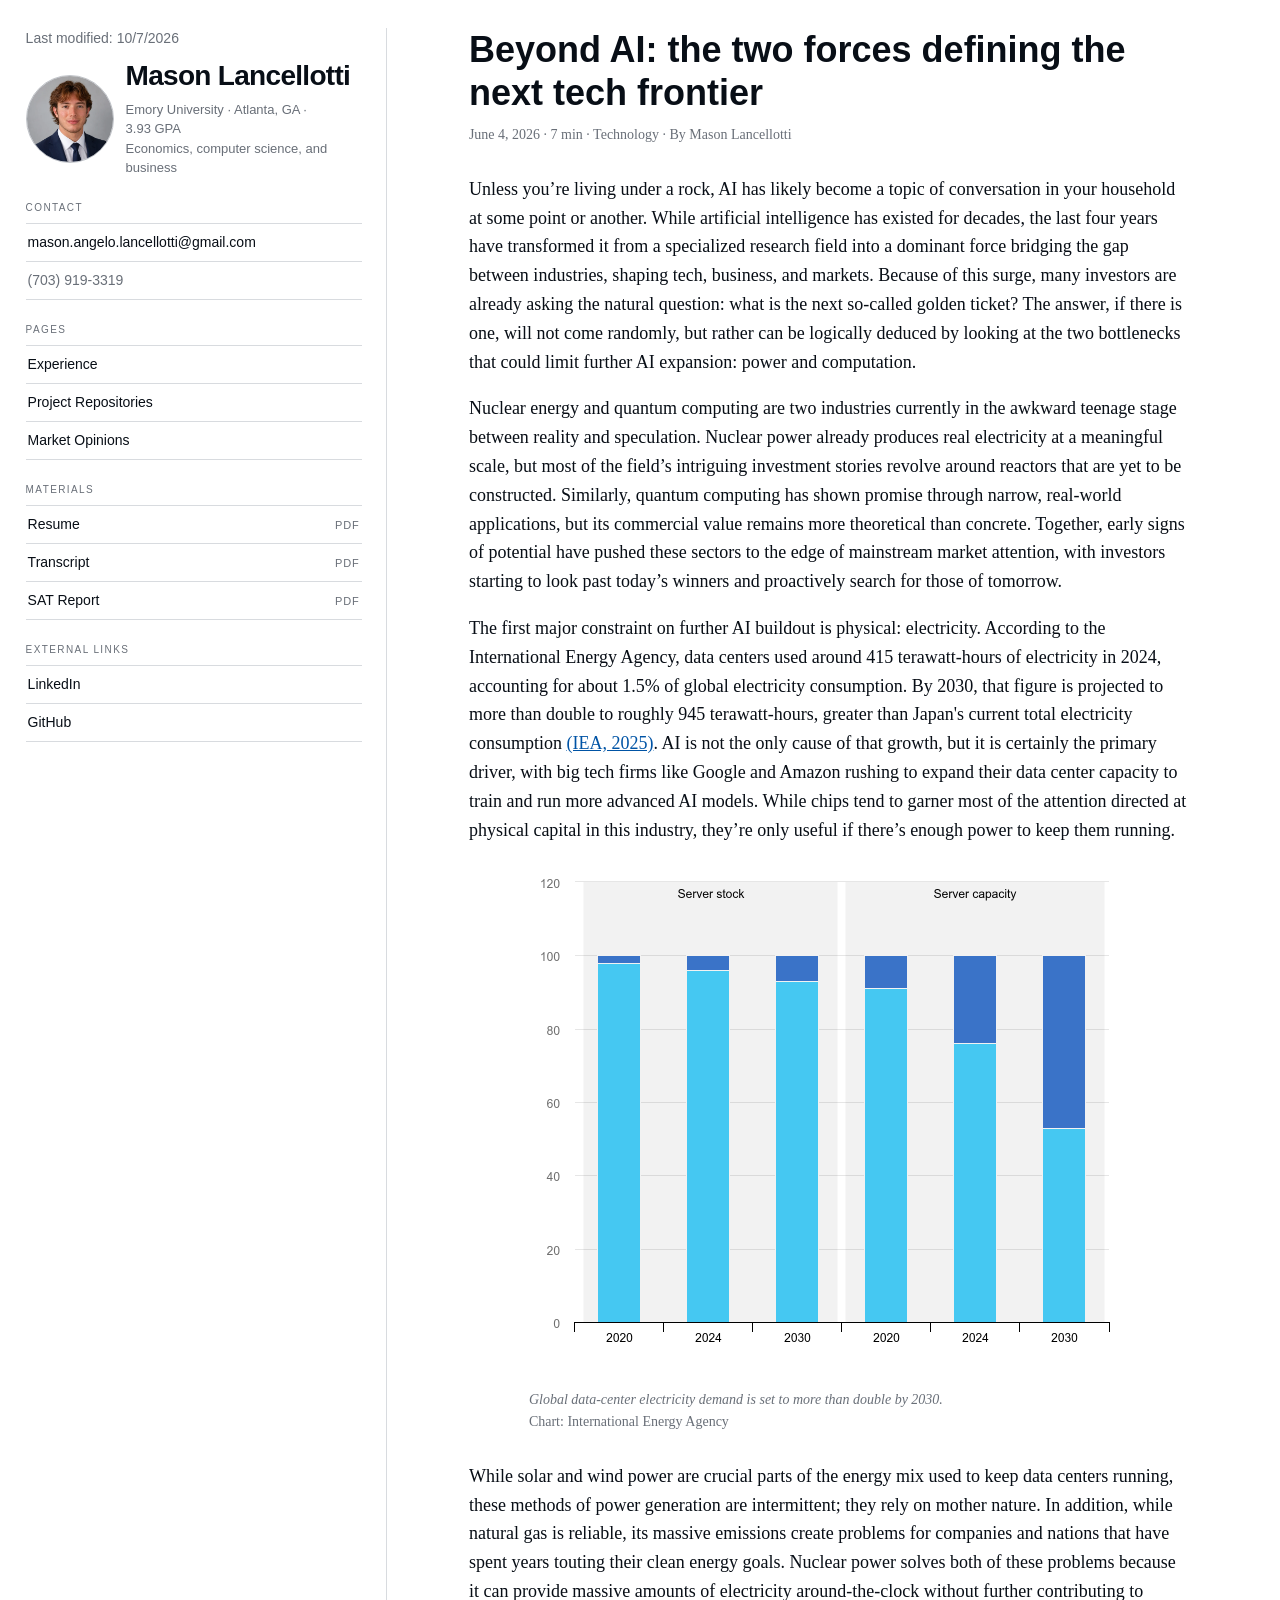
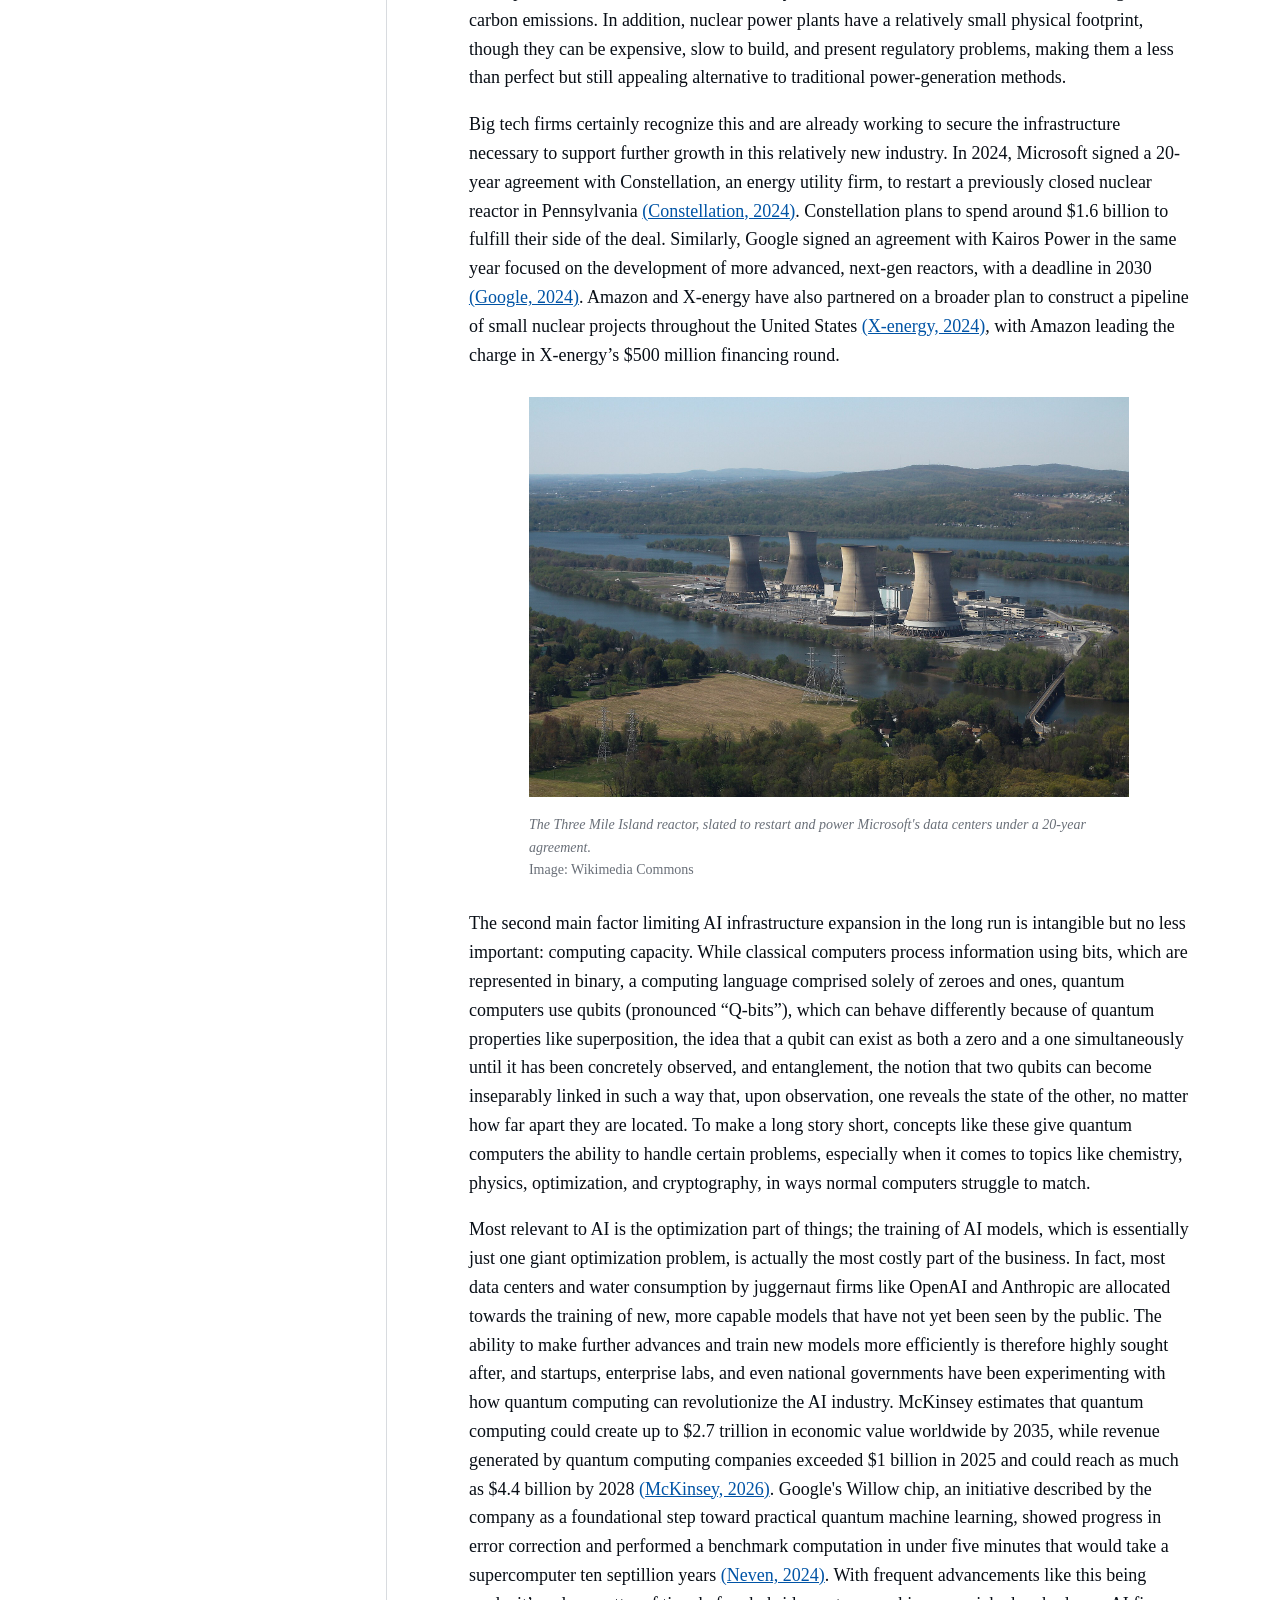
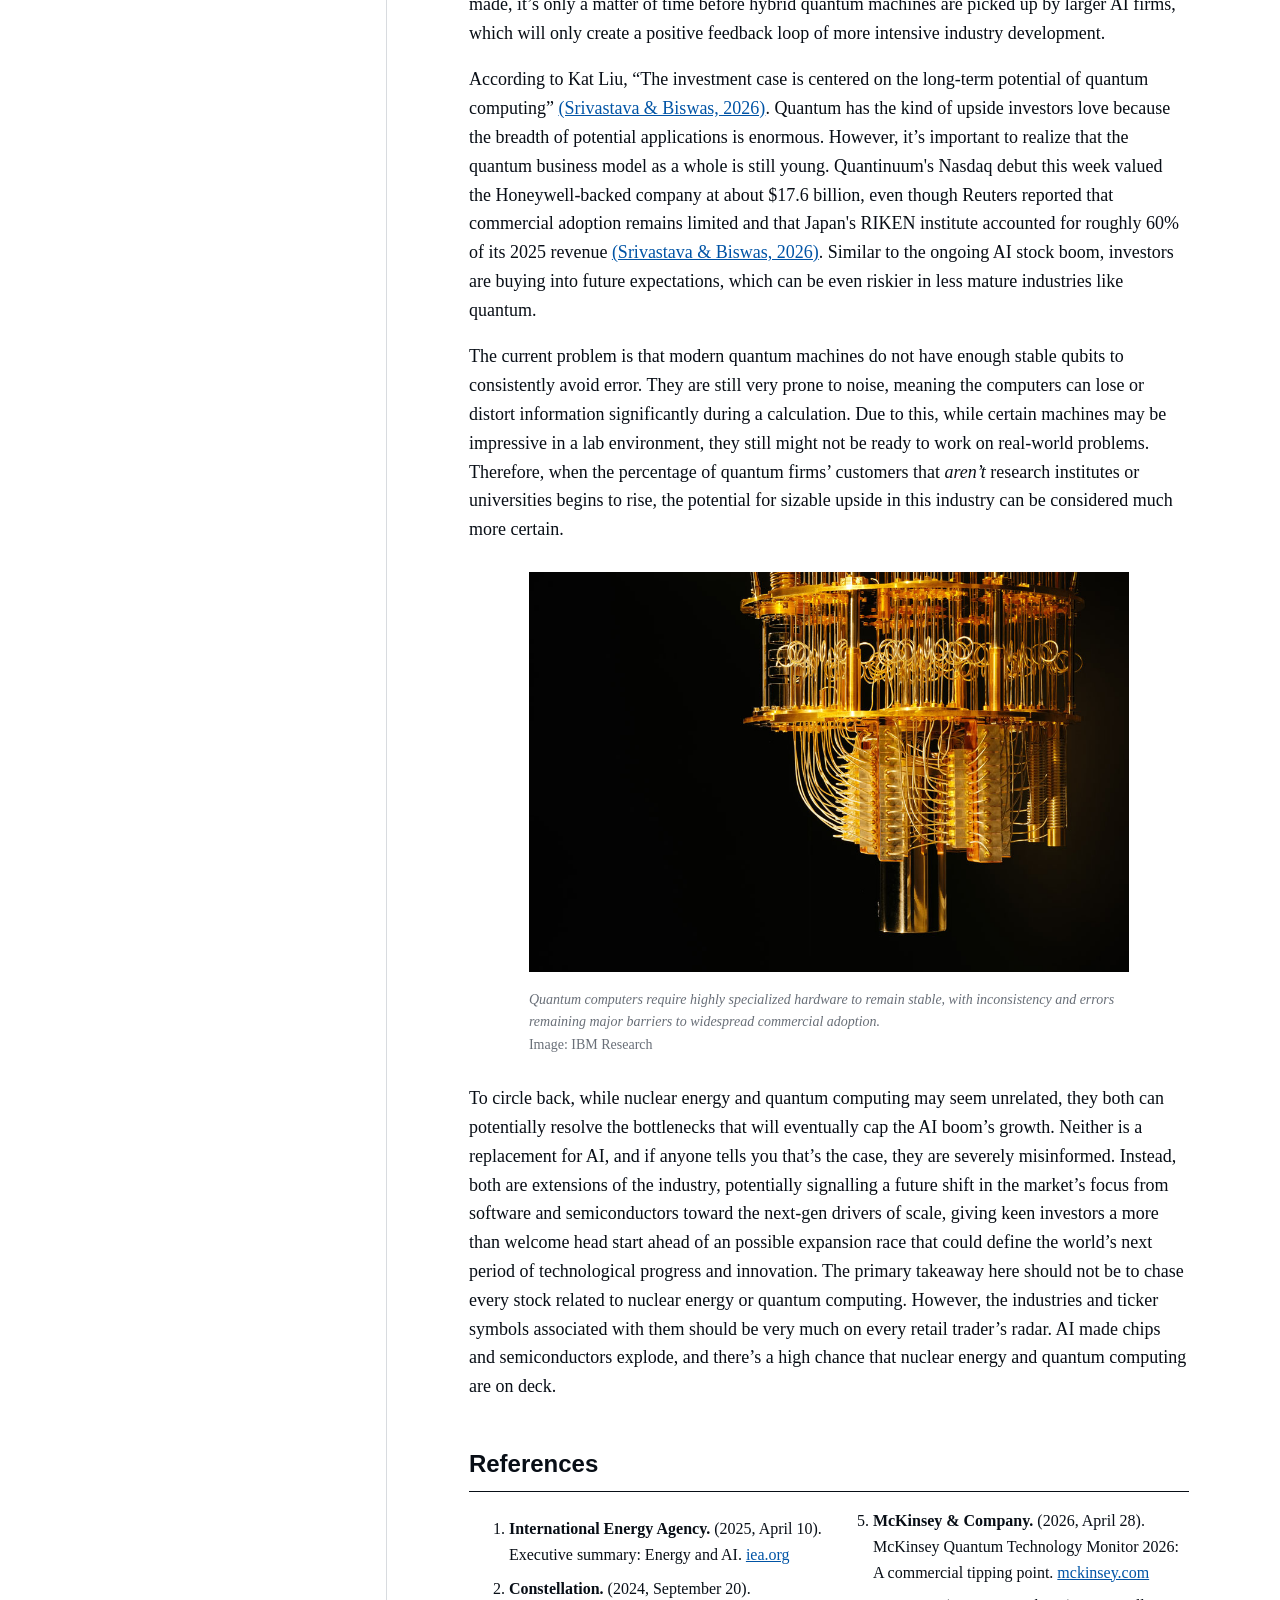
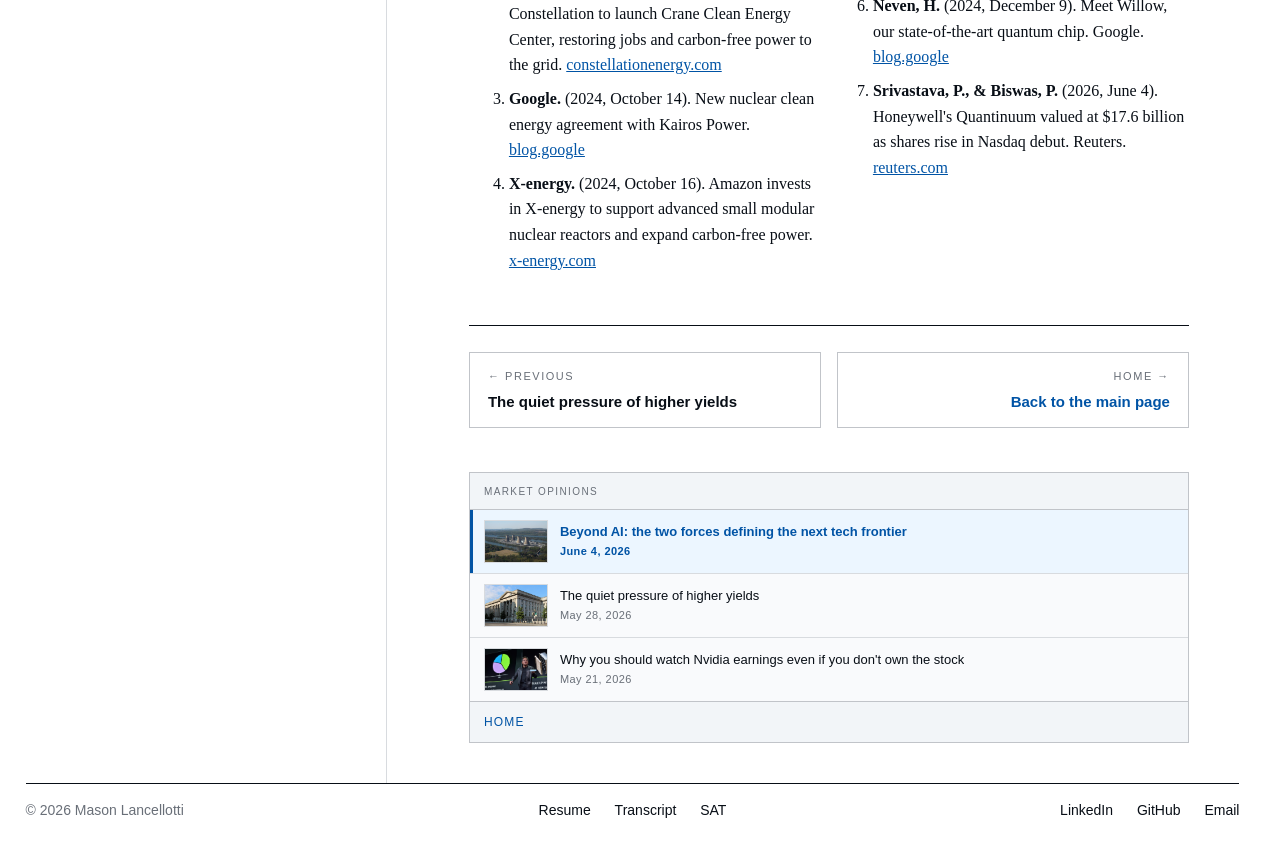
==== beyond-ai-the-two-forces-defining-the-next-tech-frontier/index.html @ a6829748 "Align compact skill meters and grade minus signs" ====
<!doctype html>
<html lang="en">
<head>
<meta charset="utf-8">
<meta name="viewport" content="width=device-width, initial-scale=1">
<title>Beyond AI: the two forces defining the next tech frontier | Mason Lancellotti</title>
<meta name="description" content="Nuclear energy and quantum computing could address the power and computation bottlenecks that will eventually constrain AI's growth.">
<meta name="theme-color" content="#ffffff">
<meta property="og:type" content="article">
<meta property="og:title" content="Beyond AI: the two forces defining the next tech frontier">
<meta property="og:description" content="Nuclear energy and quantum computing could address the power and computation bottlenecks that will eventually constrain AI's growth.">
<link rel="icon" href="/assets/favicon.svg" type="image/svg+xml">
<link rel="stylesheet" href="/assets/site.css?v=20261007-12">
</head>
<body>

<div class="wrap article-page">

<aside class="dir">
<div class="dir-in">
  <p class="modified muted">Last modified: 10/7/2026</p>
  <button type="button" class="directory-toggle" aria-controls="site-menu" aria-expanded="false">Menu</button>
  <div class="identity">
    <picture class="identity-photo">
      <source srcset="/images/headshot-new.webp" type="image/webp">
      <img src="/images/headshot-new.jpg" alt="" width="660" height="824">
    </picture>
    <div class="identity-text">
    <p class="dir-name"><a href="/">Mason Lancellotti</a></p>
    <p class="contact">
    <span class="keep-together">Emory University</span> · <span class="keep-together">Atlanta, GA</span> · <span class="keep-together">3.93 GPA</span><br>
    Economics, computer science, and business
  </p>
    </div>
  </div>
  <div class="compact-actions">
    <a href="mailto:mason.angelo.lancellotti@gmail.com">Email</a>
    <a href="/files/mason-resume.pdf?v=20261007-2" target="_blank" rel="noopener">Resume</a>
  </div>

  <div class="site-directory" id="site-directory">
  <div class="side-group">
    <p class="side-label">Contact</p>
    <ul class="side-links">
      <li><a href="mailto:mason.angelo.lancellotti@gmail.com">mason.angelo.lancellotti@gmail.com</a></li>
      <li class="plain">(703) 919-3319</li>
    </ul>
  </div>

  <div class="side-group page-links">
    <p class="side-label">Pages</p>
    <ul class="side-links">
      <li><a href="/?tab=filing">Experience</a></li>
      <li><a href="/?tab=repos">Project Repositories</a></li>
      <li><a href="/?tab=blog">Market Opinions</a></li>
    </ul>
  </div>

  <div class="side-group">
    <p class="side-label">Materials</p>
    <ul class="side-links">
      <li><a href="/files/mason-resume.pdf?v=20261007-2" target="_blank" rel="noopener">Resume<span class="tag">PDF</span></a></li>
      <li><a href="/files/Transcript_Mason_Lancellotti.pdf" target="_blank" rel="noopener">Transcript<span class="tag">PDF</span></a></li>
      <li><a href="/files/mason-sat.pdf" target="_blank" rel="noopener">SAT Report<span class="tag">PDF</span></a></li>
    </ul>
  </div>

  <div class="side-group">
    <p class="side-label">External Links</p>
    <ul class="side-links">
      <li><a href="https://www.linkedin.com/in/masonlancellotti/" target="_blank" rel="noopener">LinkedIn</a></li>
      <li><a href="https://github.com/masonlancellotti" target="_blank" rel="noopener">GitHub</a></li>
    </ul>
  </div>
  </div>

</div>
</aside>


<main class="art-col">
<article class="article">
  <h1>Beyond AI: the two forces defining the next tech frontier</h1>
  <p class="byline">June 4, 2026 · 7 min · Technology · By Mason Lancellotti</p>

  <div>
    <p>Unless you’re living under a rock, AI has likely become a topic of conversation in your household at some point or another. While artificial intelligence has existed for decades, the last four years have transformed it from a specialized research field into a dominant force bridging the gap between industries, shaping tech, business, and markets. Because of this surge, many investors are already asking the natural question: what is the next so-called golden ticket? The answer, if there is one, will not come randomly, but rather can be logically deduced by looking at the two bottlenecks that could limit further AI expansion: power and computation.</p>

    <p>Nuclear energy and quantum computing are two industries currently in the awkward teenage stage between reality and speculation. Nuclear power already produces real electricity at a meaningful scale, but most of the field’s intriguing investment stories revolve around reactors that are yet to be constructed. Similarly, quantum computing has shown promise through narrow, real-world applications, but its commercial value remains more theoretical than concrete. Together, early signs of potential have pushed these sectors to the edge of mainstream market attention, with investors starting to look past today’s winners and proactively search for those of tomorrow.</p>

    <p>The first major constraint on further AI buildout is physical: electricity. According to the International Energy Agency, data centers used around 415 terawatt-hours of electricity in 2024, accounting for about 1.5% of global electricity consumption. By 2030, that figure is projected to more than double to roughly 945 terawatt-hours, greater than Japan's current total electricity consumption <a href="#ref-1">(IEA, 2025)</a>. AI is not the only cause of that growth, but it is certainly the primary driver, with big tech firms like Google and Amazon rushing to expand their data center capacity to train and run more advanced AI models. While chips tend to garner most of the attention directed at physical capital in this industry, they’re only useful if there’s enough power to keep them running.</p>

    <figure>
      <img src="/blog/images/iea-data-centre-electricity-demand.png" alt="IEA chart comparing data-center electricity consumption from 2020 to 2030." loading="lazy">
      <figcaption>Global data-center electricity demand is set to more than double by 2030. <span class="credit">Chart: International Energy Agency</span></figcaption>
    </figure>

    <p>While solar and wind power are crucial parts of the energy mix used to keep data centers running, these methods of power generation are intermittent; they rely on mother nature. In addition, while natural gas is reliable, its massive emissions create problems for companies and nations that have spent years touting their clean energy goals. Nuclear power solves both of these problems because it can provide massive amounts of electricity around-the-clock without further contributing to carbon emissions. In addition, nuclear power plants have a relatively small physical footprint, though they can be expensive, slow to build, and present regulatory problems, making them a less than perfect but still appealing alternative to traditional power-generation methods.</p>

    <p>Big tech firms certainly recognize this and are already working to secure the infrastructure necessary to support further growth in this relatively new industry. In 2024, Microsoft signed a 20-year agreement with Constellation, an energy utility firm, to restart a previously closed nuclear reactor in Pennsylvania <a href="#ref-2">(Constellation, 2024)</a>. Constellation plans to spend around $1.6 billion to fulfill their side of the deal. Similarly, Google signed an agreement with Kairos Power in the same year focused on the development of more advanced, next-gen reactors, with a deadline in 2030 <a href="#ref-3">(Google, 2024)</a>. Amazon and X-energy have also partnered on a broader plan to construct a pipeline of small nuclear projects throughout the United States <a href="#ref-4">(X-energy, 2024)</a>, with Amazon leading the charge in X-energy’s $500 million financing round.</p>

    <figure>
      <img src="/blog/images/three-mile-island.jpg" alt="Aerial view of the Three Mile Island nuclear power plant in Pennsylvania." loading="lazy">
      <figcaption>The Three Mile Island reactor, slated to restart and power Microsoft's data centers under a 20-year agreement. <span class="credit">Image: Wikimedia Commons</span></figcaption>
    </figure>

    <p>The second main factor limiting AI infrastructure expansion in the long run is intangible but no less important: computing capacity. While classical computers process information using bits, which are represented in binary, a computing language comprised solely of zeroes and ones, quantum computers use qubits (pronounced “Q-bits”), which can behave differently because of quantum properties like superposition, the idea that a qubit can exist as both a zero and a one simultaneously until it has been concretely observed, and entanglement, the notion that two qubits can become inseparably linked in such a way that, upon observation, one reveals the state of the other, no matter how far apart they are located. To make a long story short, concepts like these give quantum computers the ability to handle certain problems, especially when it comes to topics like chemistry, physics, optimization, and cryptography, in ways normal computers struggle to match.</p>

    <p>Most relevant to AI is the optimization part of things; the training of AI models, which is essentially just one giant optimization problem, is actually the most costly part of the business. In fact, most data centers and water consumption by juggernaut firms like OpenAI and Anthropic are allocated towards the training of new, more capable models that have not yet been seen by the public. The ability to make further advances and train new models more efficiently is therefore highly sought after, and startups, enterprise labs, and even national governments have been experimenting with how quantum computing can revolutionize the AI industry. McKinsey estimates that quantum computing could create up to $2.7 trillion in economic value worldwide by 2035, while revenue generated by quantum computing companies exceeded $1 billion in 2025 and could reach as much as $4.4 billion by 2028 <a href="#ref-5">(McKinsey, 2026)</a>. Google's Willow chip, an initiative described by the company as a foundational step toward practical quantum machine learning, showed progress in error correction and performed a benchmark computation in under five minutes that would take a supercomputer ten septillion years <a href="#ref-6">(Neven, 2024)</a>. With frequent advancements like this being made, it’s only a matter of time before hybrid quantum machines are picked up by larger AI firms, which will only create a positive feedback loop of more intensive industry development.</p>

    <p>According to Kat Liu, “The investment case is centered on the long-term potential of quantum computing” <a href="#ref-7">(Srivastava &amp; Biswas, 2026)</a>. Quantum has the kind of upside investors love because the breadth of potential applications is enormous. However, it’s important to realize that the quantum business model as a whole is still young. Quantinuum's Nasdaq debut this week valued the Honeywell-backed company at about $17.6 billion, even though Reuters reported that commercial adoption remains limited and that Japan's RIKEN institute accounted for roughly 60% of its 2025 revenue <a href="#ref-7">(Srivastava &amp; Biswas, 2026)</a>. Similar to the ongoing AI stock boom, investors are buying into future expectations, which can be even riskier in less mature industries like quantum.</p>

    <p>The current problem is that modern quantum machines do not have enough stable qubits to consistently avoid error. They are still very prone to noise, meaning the computers can lose or distort information significantly during a calculation. Due to this, while certain machines may be impressive in a lab environment, they still might not be ready to work on real-world problems. Therefore, when the percentage of quantum firms’ customers that <em>aren’t</em> research institutes or universities begins to rise, the potential for sizable upside in this industry can be considered much more certain.</p>

    <figure>
      <img src="/blog/images/quantum-computing-hardware.jpg" alt="Quantum computing hardware inside a dilution refrigerator." loading="lazy">
      <figcaption>Quantum computers require highly specialized hardware to remain stable, with inconsistency and errors remaining major barriers to widespread commercial adoption. <span class="credit">Image: IBM Research</span></figcaption>
    </figure>

    <p>To circle back, while nuclear energy and quantum computing may seem unrelated, they both can potentially resolve the bottlenecks that will eventually cap the AI boom’s growth. Neither is a replacement for AI, and if anyone tells you that’s the case, they are severely misinformed. Instead, both are extensions of the industry, potentially signalling a future shift in the market’s focus from software and semiconductors toward the next-gen drivers of scale, giving keen investors a more than welcome head start ahead of an possible expansion race that could define the world’s next period of technological progress and innovation. The primary takeaway here should not be to chase every stock related to nuclear energy or quantum computing. However, the industries and ticker symbols associated with them should be very much on every retail trader’s radar. AI made chips and semiconductors explode, and there’s a high chance that nuclear energy and quantum computing are on deck.</p>
  </div>

  <h2>References</h2>
  <ol class="refs">
    <li id="ref-1"><b>International Energy Agency.</b> (2025, April 10). Executive summary: Energy and AI. <a href="https://www.iea.org/reports/energy-and-ai/executive-summary" target="_blank" rel="noopener">iea.org</a></li>
    <li id="ref-2"><b>Constellation.</b> (2024, September 20). Constellation to launch Crane Clean Energy Center, restoring jobs and carbon-free power to the grid. <a href="https://www.constellationenergy.com/news/2024/Constellation-to-Launch-Crane-Clean-Energy-Center-Restoring-Jobs-and-Carbon-Free-Power-to-The-Grid.html" target="_blank" rel="noopener">constellationenergy.com</a></li>
    <li id="ref-3"><b>Google.</b> (2024, October 14). New nuclear clean energy agreement with Kairos Power. <a href="https://blog.google/company-news/outreach-and-initiatives/sustainability/google-kairos-power-nuclear-energy-agreement/" target="_blank" rel="noopener">blog.google</a></li>
    <li id="ref-4"><b>X-energy.</b> (2024, October 16). Amazon invests in X-energy to support advanced small modular nuclear reactors and expand carbon-free power. <a href="https://x-energy.com/news/amazon-invests-in-x-energy-to-support-advanced-small-modular-nuclear-reactors-and-expand-carbon-free-power/" target="_blank" rel="noopener">x-energy.com</a></li>
    <li id="ref-5"><b>McKinsey &amp; Company.</b> (2026, April 28). McKinsey Quantum Technology Monitor 2026: A commercial tipping point. <a href="https://www.mckinsey.com/capabilities/mckinsey-technology/our-insights/mckinsey-quantum-technology-monitor-2026-a-commercial-tipping-point" target="_blank" rel="noopener">mckinsey.com</a></li>
    <li id="ref-6"><b>Neven, H.</b> (2024, December 9). Meet Willow, our state-of-the-art quantum chip. Google. <a href="https://blog.google/innovation-and-ai/technology/research/google-willow-quantum-chip/" target="_blank" rel="noopener">blog.google</a></li>
    <li id="ref-7"><b>Srivastava, P., &amp; Biswas, P.</b> (2026, June 4). Honeywell's Quantinuum valued at $17.6 billion as shares rise in Nasdaq debut. Reuters. <a href="https://www.reuters.com/business/honeywells-quantinuum-valued-176-billion-shares-rise-nasdaq-debut-2026-06-04/" target="_blank" rel="noopener">reuters.com</a></li>
  </ol>
  <nav class="post-foot" aria-label="More articles">
    <div class="pf-row">
      <a class="pf prev" href="/the-quiet-pressure-of-higher-yields/"><span class="lbl">← Previous</span><span class="t">The quiet pressure of higher yields</span></a>
      <a class="pf next pf-home" href="/"><span class="lbl">Home &#8594;</span><span class="t">Back to the main page</span></a>
    </div>
  </nav>
</article>

<div class="art-rail">
  <div class="art-rail-in">
    <p class="side-label">Market Opinions</p>
    <ul class="rail-list">
      <li class="here"><a href="/beyond-ai-the-two-forces-defining-the-next-tech-frontier/"><span class="rt"><img src="/blog/images/three-mile-island.jpg" alt="" loading="lazy"></span><span class="rx"><span class="rn">Beyond AI: the two forces defining the next tech frontier</span><span class="d">June 4, 2026</span></span></a></li>
      <li><a href="/the-quiet-pressure-of-higher-yields/"><span class="rt"><img src="/blog/images/treasury-building.jpg" alt="" loading="lazy"></span><span class="rx"><span class="rn">The quiet pressure of higher yields</span><span class="d">May 28, 2026</span></span></a></li>
      <li><a href="/why-you-should-watch-nvidia-earnings-even-if-you-dont-own-the-stock/"><span class="rt"><img src="/blog/images/jensen-huang.jpg" alt="" loading="lazy"></span><span class="rx"><span class="rn">Why you should watch Nvidia earnings even if you don't own the stock</span><span class="d">May 21, 2026</span></span></a></li>
    </ul>
    <a class="rail-home" href="/">Home</a>
  </div>
</div>
</main>



<footer>
  <div class="foot-row">
    <p class="fl-left">&#169; 2026 Mason Lancellotti</p>
    <nav class="fl-mid" aria-label="Materials">
      <a href="/files/mason-resume.pdf?v=20261007-2" target="_blank" rel="noopener">Resume</a>
      <a href="/files/Transcript_Mason_Lancellotti.pdf" target="_blank" rel="noopener">Transcript</a>
      <a href="/files/mason-sat.pdf" target="_blank" rel="noopener">SAT</a>
    </nav>
    <nav class="fl-right" aria-label="Elsewhere">
      <a href="https://www.linkedin.com/in/masonlancellotti/" target="_blank" rel="noopener">LinkedIn</a>
      <a href="https://github.com/masonlancellotti" target="_blank" rel="noopener">GitHub</a>
      <a href="mailto:mason.angelo.lancellotti@gmail.com">Email</a>
    </nav>
  </div>
</footer>

</div>
<dialog class="site-menu" id="site-menu" aria-labelledby="site-menu-title">
  <div class="site-menu-header">
    <h2 id="site-menu-title">Navigation</h2>
    <button type="button" class="site-menu-close" autofocus>Close</button>
  </div>
  <div class="site-menu-body"></div>
</dialog>
<script src="/assets/navigation.js?v=20261007-7" defer></script>
</body>
</html>
---- assets/site.css ----
/* Shared styles for the portfolio and articles. */

/* Palette */
:root {
  --bg: #ffffff;
  --paper: oklch(0.985 0.003 255);
  --wash: oklch(0.968 0.005 250);
  --ink: oklch(0.16 0.02 255);
  --muted: oklch(0.54 0.015 255);
  --rule: oklch(0.82 0.008 255);
  --rule-soft: oklch(0.89 0.006 255);
  --accent: oklch(0.45 0.15 255);
  --accent-bg: oklch(0.97 0.02 255);
  interpolate-size: allow-keywords;
}

/* Always reserve the scrollbar gutter. Without it, a page that fits exactly one
   screen gains a scrollbar the moment a row is expanded, and the whole layout
   jumps 15px sideways in the middle of the animation. The gutter is only
   honoured on a scroll container, hence the explicit overflow-y. */
html {
  overflow-y: scroll;
  scrollbar-gutter: stable;
}

* { box-sizing: border-box; }
[hidden] { display: none !important; }
.keep-together, .rows summary .loc { white-space: nowrap; }

body {
  margin: 0;
  background: var(--bg);
  color: var(--ink);
  font: 16px/1.5 Helvetica, Arial, sans-serif;
}

.wrap {
  padding: 28px 32px 16px;
}

a { color: var(--accent); }

h1, h2, h3 { font-family: Helvetica, Arial, sans-serif; }

h1 { font-size: 36px; font-weight: 700; margin: 0 0 8px; }
h2 { font-size: 24px; margin: 44px 0 16px; }
h2 .muted { font-size: 16px; font-weight: normal; }
h3 { font-size: 18px; margin: 28px 0 6px; }

img { max-width: 100%; height: auto; }

sup { font-size: 13px; line-height: 0; }
sup a { text-decoration: none; }

.muted { color: var(--muted); }

/* full-bleed: content spans the available column */
p, ul { max-width: none; }

/* header */

.modified { margin: 0 0 6px; font-size: 13px; }
.contact { margin: 0; color: var(--muted); font-size: 15px; line-height: 1.65; }

.tabs { margin-top: 0; padding-bottom: 0; }

.tabs button {
  font: inherit;
  background: none;
  cursor: pointer;
  display: flex;
  width: 100%;
  margin: 0;
  padding: 9px 2px 9px 12px;
  text-align: left;
  font-size: 15px;
  color: var(--ink);
  border: 0;
  border-left: 3px solid transparent;
  border-top: 1px solid var(--rule-soft);
}
.tabs button:last-of-type { border-bottom: 1px solid var(--rule-soft); }
.tabs button:hover { background: var(--accent-bg); color: var(--accent); }

.tabs button[aria-selected="true"] {
  border-left-color: var(--accent);
  background: var(--accent-bg);
  color: var(--accent);
  font-weight: 600;
  cursor: default;
}

/* on big screens the home page puts the header in a left column
   so the content can use the rest of the screen */


/* experience and repo rows */

.rows { border-bottom: 1px solid var(--rule-soft); margin: 12px 0; }

.rows details { border-top: 1px solid var(--rule-soft); }

.rows details:first-child { border-top: 0; }

.rows summary {
  padding: 18px 0;
  cursor: pointer;
  display: flex;
  flex-wrap: wrap;
  align-items: baseline;
  column-gap: 40px;
  row-gap: 4px;
  list-style: none;
}

/* custom disclosure marker, so the arrow sits well clear of the date */
.rows summary::-webkit-details-marker { display: none; }
.rows summary::marker { content: ""; }
.rows summary::before {
  content: "";
  display: block;
  flex: 0 0 14px;
  width: 14px;
  height: 14px;
  align-self: center;
  background: var(--ink);
  -webkit-mask: url("icons/chevron-right.svg") center / contain no-repeat;
  mask: url("icons/chevron-right.svg") center / contain no-repeat;
  transition: transform .22s ease;
  transform-origin: center;
}
.rows details[open] > summary::before { transform: rotate(90deg); }

.rows summary:hover { background: var(--accent-bg); }

.rows summary .when {
  flex: 0 0 11em;
  color: var(--muted);
}

.rows summary > b { flex: 0 1 auto; min-width: 15em; }

.rows summary .what { color: var(--muted); flex: 1 1 auto; }

.rows summary .desc {
  flex: 0 0 100%;
  margin: 4px 0 0;
  padding-left: calc(1em + 40px);
}

.rows details > div { padding: 6px 0 26px calc(1em + 40px); }

/* narrow screens: let the row stack, but keep everything aligned to one indent */
@media (max-width: 760px) {
  .rows summary { column-gap: 14px; padding: 14px 0; }
  .rows summary .when { flex: 0 0 auto; }
  .rows summary > b { flex: 0 0 100%; min-width: 0; }
  .rows summary .what { flex: 0 0 100%; }
  .rows summary > b,
  .rows summary .what,
  .rows summary .desc,
  .rows details > div { padding-left: calc(1em + 14px); }
}
.rows details ul { padding-left: 20px; }

.photos { display: flex; gap: 8px; margin: 14px 0 4px; }
.photos img { width: 33%; min-width: 0; }

/* tables: skills and transcript */

table { width: 100%; border-collapse: collapse; margin: 12px 0; border-bottom: 1px solid var(--rule-soft); }

.skills tbody tr:nth-child(even) { background: var(--accent-bg); }

th, td {
  text-align: left;
  vertical-align: top;
  padding: 8px 14px 8px 0;
  border-top: 1px solid var(--rule-soft);
}

th { border-top: 0; }


tr.note td {
  border-top: 0;
  padding: 0 0 10px;
  color: var(--muted);
  font-size: 14px;
  font-style: italic;
}

/* footnotes */

.footnotes p { margin: 6px 0; }

/* article pages */

.article {
  font-family: Georgia, 'Times New Roman', serif;
  font-size: 18px;
  line-height: 1.6;
}

.article h1 { font-size: 36px; line-height: 1.2; margin: 28px 0 10px; }

.article p, .article li { max-width: none; }

.article .byline { color: var(--muted); font-size: 14px; margin: 0 0 28px; }

.article figure { margin: 28px auto; max-width: 600px; }

.article figcaption {
  margin-top: 8px;
  color: var(--muted);
  font-size: 14px;
  font-style: italic;
}

.article .credit { font-style: normal; display: block; }

.article .refs { font-size: 16px; }
.article .refs li { margin: 8px 0; }

/* article pages: directory on the left half, article on the right */

.dir nav a { display: block; margin: 0 0 10px; font-size: 18px; }

.dir .muted { font-size: 14px; }


/* Wide enough for the article to keep its measure and still have a margin:
   the index rail moves into that margin and stays there while you read. */


/* footer */

footer {
  margin-top: 56px;
  padding-top: 12px;
  border-top: 1px solid var(--rule-soft);
  color: var(--muted);
  font-size: 14px;
}


/* expanding a row: animate the height where supported, fade in everywhere */
.rows details::details-content {
  block-size: 0;
  overflow: hidden;
  opacity: 0;
  transition: block-size .28s ease, opacity .22s ease,
              content-visibility .28s allow-discrete;
}
.rows details[open]::details-content { block-size: auto; opacity: 1; }

@supports not selector(::details-content) {
  @keyframes rowReveal {
    from { opacity: 0; transform: translateY(-4px); }
    to   { opacity: 1; transform: none; }
  }
  .rows details[open] > div { animation: rowReveal .22s ease-out; }
}

/* involvement panels */
.involvement {
  display: grid;
  grid-template-columns: 2.3fr 1fr;
  align-items: stretch;
  gap: 14px;
  margin: 18px 0 8px;
}


.involvement .inv-card {
  background: var(--paper);
  border: 1px solid var(--rule);
  padding: 16px 22px 18px;
  display: flex;
  flex-direction: column;
  gap: 8px;
}

.involvement .inv-card-aside {
  border-left: 3px solid var(--accent);
  padding: 14px 18px 16px 19px;
  gap: 6px;
  position: relative;
}

.inv-letters {
  font-size: 12px;
  letter-spacing: .18em;
  color: var(--accent);
  font-weight: 700;
}

.inv-head { display: flex; align-items: baseline; gap: 12px; flex-wrap: wrap; }
.inv-org { font-weight: 700; }
.inv-role { color: var(--muted); font-size: 14px; }
.inv-desc { margin: 0; }

.inv-article {
  display: block;
  background: var(--accent-bg);
  border: 1px solid var(--rule-soft);
  padding: 10px 14px;
  text-decoration: none;
  color: inherit;
}
.inv-article:hover { border-color: var(--accent); }
.inv-article-label {
  display: block;
  font-size: 11px;
  letter-spacing: .14em;
  text-transform: uppercase;
  color: var(--muted);
  margin-bottom: 3px;
}
.inv-article-title { display: block; color: var(--accent); font-weight: 600; }
.inv-article-meta { display: block; font-size: 13px; color: var(--muted); margin-top: 3px; }

.inv-meta { font-size: 13px; color: var(--muted); }


/* ── tables: boxed, with side rules ─────────────────────────────────────── */
table { border: 1px solid var(--rule); }
th, td { padding: 9px 16px; }
thead th {
  background: var(--wash);
  border-bottom: 1px solid var(--rule);
  font-size: 13px;
  letter-spacing: .04em;
  text-transform: uppercase;
  color: var(--muted);
}
td + td, th + th { border-left: 1px solid var(--rule-soft); }

/* skills: level meter */
.skills td.level { white-space: nowrap; width: 15em; }
.skills .level-text {
  display: inline-block;
  width: 7.5em;
  font-size: 14px;
  color: var(--ink);
  vertical-align: middle;
}
.skills .barwrap {
  display: inline-grid;
  grid-template-columns: repeat(5, 16px);
  gap: 3px;
  vertical-align: middle;
}
.skills .barwrap span { height: 9px; background: var(--rule); }
.skills .barwrap span.on { background: var(--accent); }
.skills td:first-child { font-weight: 600; width: 14em; }
.skills td:last-child a { text-decoration: underline; text-underline-offset: 3px; }

.course:target, .inv-card:target, .rows details:target, .repos h3:target {
  scroll-margin-top: 24px;
}
.rows details:target::details-content,
.rows details:has(:target)::details-content { transition: none; }

html.has-skill-example { overflow: hidden; }
.skill-example {
  width: min(720px, calc(100vw - 32px));
  max-height: calc(100dvh - 48px);
  padding: 0;
  border: 1px solid var(--rule);
  border-top: 3px solid var(--accent);
  background: var(--bg);
  color: var(--ink);
  box-shadow: 0 20px 80px rgb(0 0 0 / .18);
}
.skill-example[open] { display: flex; flex-direction: column; animation: exampleReveal .14s ease-out; }
.skill-example::backdrop { background: rgb(15 23 42 / .32); }
.skill-example-header {
  display: flex;
  align-items: flex-start;
  justify-content: space-between;
  gap: 20px;
  padding: 24px 28px 20px;
  border-bottom: 1px solid var(--rule-soft);
}
.skill-example-label { margin: 0 0 8px; color: var(--accent); font-size: 13px; }
.skill-example h2 { margin: 0; padding: 0; border: 0; font-size: 24px; line-height: 1.25; }
.skill-example-meta { margin: 10px 0 0; font-size: 14px; color: var(--muted); }
.skill-example-meta:empty { display: none; }
.skill-example-close {
  flex: 0 0 36px;
  height: 36px;
  padding: 0;
  border: 1px solid var(--rule);
  background: var(--bg);
  color: var(--ink);
  font: 26px/1 Helvetica, Arial, sans-serif;
  cursor: pointer;
}
.skill-example-close:hover { background: var(--accent-bg); }
.skill-example :focus-visible { outline: 2px solid var(--accent); outline-offset: 3px; }
.skill-example-body { min-height: 0; overflow-y: auto; overscroll-behavior: contain; padding: 24px 28px; }
.skill-example-body > :first-child,
.skill-example-body > div > :first-child { margin-top: 0; }
.skill-example-body > :last-child,
.skill-example-body > div > :last-child { margin-bottom: 0; }
.skill-example-body h3 { margin-top: 26px; }
.skill-example-project + .skill-example-project { margin-top: 20px; padding-top: 20px; border-top: 1px solid var(--rule-soft); }
.skill-example-project h3 { margin: 0 0 8px; font-size: 18px; }
.skill-example-project p { margin: 0; color: var(--muted); }
@keyframes exampleReveal { from { opacity: 0; transform: translateY(6px); } to { opacity: 1; transform: none; } }
@media (prefers-reduced-motion: reduce) { .skill-example[open] { animation: none; } }
@media (max-width: 560px) {
  .skill-example { max-height: calc(100dvh - 24px); }
  .skill-example-header { padding: 20px; gap: 12px; }
  .skill-example-body { padding: 20px; }
}


/* transcript: each term reads as its own block */


/* the term heading sits attached to its table */
h3 + p.muted { margin-top: 2px; }

/* ── sidebar ────────────────────────────────────────────────────────────── */
.statblock {
  display: grid;
  grid-template-columns: repeat(2, 1fr);
  gap: 1px;
  background: var(--rule);
  border: 1px solid var(--rule);
  margin: 20px 0 4px;
}
.statblock > div {
  background: var(--paper);
  padding: 12px 14px 11px;
  display: flex;
  flex-direction: column;
  gap: 3px;
}
.statblock .k {
  font-size: 10px;
  letter-spacing: .12em;
  text-transform: uppercase;
  color: var(--muted);
}
.statblock .v {
  font-size: 24px;
  font-weight: 500;
  line-height: 1;
  font-variant-numeric: tabular-nums;
}

.side-label {
  margin: 22px 0 8px;
  font-size: 10px;
  letter-spacing: .14em;
  text-transform: uppercase;
  color: var(--muted);
}

.side-links { list-style: none; margin: 0; padding: 0; }
.side-links li { border-top: 1px solid var(--rule-soft); }
.side-links li:last-child { border-bottom: 1px solid var(--rule-soft); }
.side-links a,
.side-links li.plain {
  display: flex;
  align-items: baseline;
  justify-content: space-between;
  gap: 10px;
  padding: 8px 2px;
  font-size: 14px;
  text-decoration: none;
  color: var(--ink);
}
.side-links a:hover { background: var(--accent-bg); color: var(--accent); }
.side-links li.plain { color: var(--muted); }
.side-links .tag,
.side-links .ext { font-size: 11px; color: var(--muted); letter-spacing: .08em; }
.side-links a:hover .tag,
.side-links a:hover .ext { color: var(--accent); }


/* ══ heavier structural rules ═══════════════════════════════════════════════
   Major blocks are bracketed in ink, the way the portfolio site does it, so
   the page reads in sections rather than as one long field of hairlines. */
.rows,
.transcript { border-bottom: 1px solid var(--ink); }
.skills { border: 1px solid var(--rule); border-bottom-color: var(--ink); }
h2 { padding-bottom: 8px; border-bottom: 1px solid var(--ink); }
h2 .h2-link {
  font-family: Helvetica, Arial, sans-serif;
  font-size: 14px;
  font-weight: 500;
  letter-spacing: normal;
  text-transform: none;
  text-decoration: underline;
  text-decoration-thickness: 1px;
  text-underline-offset: 3px;
  color: var(--accent);
  margin-left: 12px;
  vertical-align: 2px;
  white-space: nowrap;
}
h2 .h2-link:hover { color: var(--ink); }
footer { border-top: 1px solid var(--ink); padding-top: 14px; }

/* ══ transcript ═════════════════════════════════════════════════════════════ */
.transcript { }
.transcript .term { padding: 22px 0 4px; border-bottom: 1px solid var(--rule-soft); }
.transcript .term:last-child { border-bottom: none; }

.transcript .term-head {
  display: grid;
  grid-template-columns: 2fr 1fr 1fr;
  gap: 1px;
  background: var(--rule);
  border: 1px solid var(--rule);
  margin: 0 0 14px;
}
.transcript .term-stat {
  background: var(--paper);
  padding: 12px 16px 10px;
  display: flex;
  flex-direction: column;
  gap: 4px;
}
.transcript .term-head .k { font-size: 12px; color: var(--muted); }
.transcript .term-head .v {
  font-size: 20px;
  font-weight: 500;
  color: var(--ink);
  font-variant-numeric: tabular-nums;
  line-height: 1.1;
}

.transcript .course { padding: 13px 0 14px; border-top: 1px dotted var(--rule); }
.transcript .course:first-child { border-top: none; }
.transcript .course-row {
  display: grid;
  grid-template-columns: 104px 1fr 64px 52px;
  gap: 16px;
  align-items: baseline;
}
.transcript .course-code {
  font-size: 13px;
  font-weight: 500;
  letter-spacing: 0;
  color: var(--muted);
  font-variant-numeric: tabular-nums;
}
.transcript .course-name { font-size: 16px; font-weight: 600; color: var(--ink); }
.transcript .course-cr {
  font-size: 14px;
  color: var(--muted);
  text-align: right;
  font-variant-numeric: tabular-nums;
}
.transcript .course-grade {
  font-size: 15px;
  font-weight: 600;
  text-align: right;
  color: var(--ink);
  position: relative;
  font-variant-numeric: tabular-nums;
}
.transcript .course-grade .g-mod { font-size: .8em; vertical-align: .15em; }
.transcript .course-note {
  margin-top: 5px;
  padding-left: 120px;
  padding-right: 130px;
  font-size: 14.5px;
  font-style: italic;
  color: var(--muted);
  line-height: 1.5;
}
.fn-ref { font-size: 11px; vertical-align: super; margin-left: 2px; text-decoration: none; }

/* ══ repos: column table ════════════════════════════════════════════════════ */
.repos .repo-head,
.repos summary {
  display: grid;
  grid-template-columns: 1.4fr 2fr 145px 18px 110px;
  gap: 26px;
  align-items: baseline;
}
.repo-head span:nth-child(4),
.repos summary .status { grid-column: 5; }
.repo-head {
  padding: 10px 12px;
  border-bottom: 1px solid var(--rule);
  font-size: 11px;
  letter-spacing: .14em;
  text-transform: uppercase;
  color: var(--muted);
}
.repo-head span:nth-child(3) { white-space: nowrap; }
.repos summary { padding: 20px 12px; }
.repos summary::before { display: none; }
.repos summary .name { display: flex; flex-direction: column; gap: 4px; min-width: 0; }
.repos .repo-title { font-weight: 600; font-size: 15px; color: var(--ink); line-height: 1.3; }
.repos .repo-handle { font-size: 12px; color: var(--muted); letter-spacing: .02em; }
.repos summary .desc {
  flex: none;
  margin: 0;
  padding: 0;
  font-size: 14px;
  color: var(--ink);
  line-height: 1.55;
}
.repos summary .lang {
  display: inline-flex;
  align-items: center;
  font-size: 12px;
  color: var(--ink);
  letter-spacing: normal;
}
.repos .status {
  display: inline-flex;
  align-items: center;
  justify-self: start;
  font-size: 11px;
  font-weight: 600;
  letter-spacing: normal;
  text-transform: uppercase;
  color: var(--muted);
  text-align: left;
  white-space: nowrap;
}
/* Two states only; the round dot keeps status distinct from language text. */
.repos .status .dot {
  display: inline-block;
  width: 7px;
  height: 7px;
  border-radius: 50%;
  margin-right: 7px;
}
.repos .status.done { color: var(--ink); }
.repos .status.done .dot { background: #2f7d4a; }
.repos .status.wip .dot { background: #b87816; }

/* Planned additions to projects already listed in the table. */
.soon-grid {
  display: grid;
  grid-template-columns: 1fr 1fr;
  gap: 14px;
  margin: 14px 0 4px;
}
.soon-card {
  border: 1px solid var(--rule);
  border-top: 3px solid var(--accent);
  background: var(--paper);
  padding: 17px 18px 18px;
  display: flex;
  flex-direction: column;
  gap: 7px;
}
.soon-project {
  margin: 0;
  font-size: 17px;
  line-height: 1.35;
  text-wrap: balance;
}
.soon-parent {
  margin: 0 0 3px;
  color: var(--muted);
  font-size: 12px;
}
.soon-desc {
  margin: 0;
  font-size: 14px;
  line-height: 1.55;
  color: var(--ink);
  text-wrap: pretty;
}

.repos details > div {
  padding: 16px 0 22px 20px;
  border-left: 2px solid var(--accent);
  margin-left: 12px;
  min-width: 0;
}
.repos details > div a { overflow-wrap: anywhere; }
.repos details[open] > summary {
  background: var(--wash);
  box-shadow: inset 0 0 0 1px var(--rule);
}
.repos details[open] > summary:hover { background: var(--accent-bg); }
.repos details > div h3 { margin-top: 22px; font-size: 16px; }
.repos details > div h3:first-child { margin-top: 4px; }


.involvement .inv-card { height: 100%; }


/* ── page intro: reads as a masthead, not loose paragraphs ───────────────── */
.page-intro {
  padding: 4px 0 20px;
  margin-bottom: 4px;
}
.page-intro + h2 { margin-top: 34px; }
.page-intro .lede {
  margin: -2px 0 14px;
  font-size: 21px;
  line-height: 1.45;
  font-weight: 500;
  letter-spacing: -0.01em;
  color: var(--ink);
  max-width: 52ch;
}
.page-intro .lede em { font-style: normal; }
.page-intro .sub {
  margin: 0;
  font-size: 14.5px;
  line-height: 1.6;
  color: var(--muted);
  max-width: 52ch;
}

/* the first block after a heading shouldn't double the gap */
h2 + .rows, h2 + .transcript, h2 + table { margin-top: 14px; }
.transcript .term:first-child { padding-top: 6px; }


/* ── article pages: same sidebar language as the home page ───────────────── */
.dir-name { margin: 0 0 10px; font-size: 26px; font-weight: 700; letter-spacing: -0.01em; }
.dir-name a { color: var(--ink); text-decoration: none; }
.dir-name a:hover { color: var(--accent); }
.dir .side-links .article-list li.here span,
.dir .article-list li.here span {
  display: block;
  padding: 8px 2px 8px 12px;
  font-size: 14px;
  color: var(--accent);
  font-weight: 600;
  border-left: 3px solid var(--accent);
  background: var(--accent-bg);
}
.dir .article-list a { line-height: 1.35; }


/* -- footer: one row, links left, centre and right ----------------------- */
footer { font-size: 14px; }
.foot-row {
  display: grid;
  grid-template-columns: 1fr auto 1fr;
  align-items: baseline;
  gap: 24px;
  padding: 2px 0 4px;
}
.foot-row p { margin: 0; }
.foot-row .fl-mid { text-align: center; }
.foot-row .fl-right { text-align: right; }
.foot-row a { color: var(--ink); text-decoration: none; }
.foot-row a:hover { color: var(--accent); text-decoration: underline; }
.foot-row nav a + a { margin-left: 20px; }
@media (max-width: 700px) {
  .foot-row { grid-template-columns: 1fr; gap: 9px; }
  .foot-row .fl-mid,
  .foot-row .fl-right { text-align: left; }
  .foot-row nav a + a { margin-left: 18px; }
}


/* ── previous / next: quiet, ruled, no boxes ─────────────────────────────── */
.post-nav {
  display: grid;
  grid-template-columns: 1fr 1fr;
  gap: 40px;
  margin: 52px 0 0;
  padding-top: 20px;
  border-top: 1px solid var(--rule);
  font-family: Helvetica, Arial, sans-serif;
}
.post-nav.one { grid-template-columns: 1fr; }
.post-nav .pn { text-decoration: none; color: var(--ink); display: block; }
.post-nav .next { text-align: right; grid-column: 2; }
.post-nav.one .next { grid-column: 1; }
.post-nav .lbl {
  display: block;
  font-size: 11px;
  letter-spacing: .16em;
  text-transform: uppercase;
  color: var(--muted);
  margin-bottom: 5px;
}
.post-nav .t { font-size: 16px; font-weight: 600; line-height: 1.4; }
.post-nav .pn:hover .t { color: var(--accent); }
@media (max-width: 700px) {
  .post-nav { grid-template-columns: 1fr; gap: 20px; }
  .post-nav .next { text-align: left; grid-column: 1; }
}


/* ══ Market Opinions: editorial feature and article grid ══════════════════ */
.featured-section-title {
  color: var(--ink);
  padding-left: 12px;
  border-left: 3px solid var(--accent);
  border-bottom-color: var(--ink);
}
.featured-article {
  display: grid;
  grid-template-columns: minmax(360px, .9fr) minmax(0, 1.1fr);
  margin-top: 14px;
  color: var(--ink);
  text-decoration: none;
  background: var(--paper);
  border: 1px solid var(--rule);
}
.featured-article:hover,
.featured-article:focus-visible { border-color: var(--accent); }
.featured-image {
  min-height: 320px;
  overflow: hidden;
  background: var(--wash);
  border-right: 1px solid var(--rule);
}
.featured-image img,
.article-card-image img {
  width: 100%;
  height: 100%;
  object-fit: cover;
  display: block;
}
.featured-copy {
  display: flex;
  flex-direction: column;
  justify-content: center;
  padding: 32px 36px;
}
.article-meta {
  display: block;
  color: var(--muted);
  font-size: 11px;
  font-variant-numeric: tabular-nums;
  text-transform: uppercase;
  margin-bottom: 10px;
}
.featured-title {
  font-size: 28px;
  font-weight: 600;
  line-height: 1.2;
  text-wrap: balance;
}
.featured-excerpt {
  margin-top: 14px;
  color: var(--ink);
  font-size: 15px;
  line-height: 1.6;
  text-wrap: pretty;
}
.article-cta {
  display: block;
  margin-top: 16px;
  color: var(--accent);
  font-size: 12px;
  font-weight: 600;
}
.article-list-head {
  display: flex;
  align-items: baseline;
  justify-content: space-between;
  gap: 24px;
  margin-top: 36px;
  padding-bottom: 10px;
  border-bottom: 1px solid var(--ink);
}
.article-list-head h3 {
  margin: 0;
  font-size: 17px;
  text-wrap: balance;
}
.article-list-head span {
  color: var(--muted);
  font-size: 12px;
}
.article-grid {
  display: grid;
  grid-template-columns: repeat(2, minmax(0, 1fr));
  gap: 24px;
  align-items: stretch;
  margin-top: 20px;
}
.article-card {
  display: grid;
  grid-template-columns: 220px minmax(0, 1fr);
  min-height: 250px;
  color: var(--ink);
  text-decoration: none;
  background: var(--paper);
  border: 1px solid var(--rule);
}
.article-card:hover,
.article-card:focus-visible { border-color: var(--accent); }
.article-card-image {
  overflow: hidden;
  background: var(--wash);
  border-right: 1px solid var(--rule);
}
.article-card-copy {
  display: flex;
  flex-direction: column;
  padding: 24px 26px;
}
.article-title {
  display: block;
  font-size: 18px;
  font-weight: 600;
  line-height: 1.3;
  text-wrap: balance;
}
.article-excerpt {
  display: block;
  margin-top: 10px;
  font-size: 13.5px;
  line-height: 1.55;
  text-wrap: pretty;
}
.article-card .article-cta { margin-top: auto; padding-top: 14px; }
.featured-article:hover .featured-title,
.article-card:hover .article-title { color: var(--accent); }


/* -- article index rail: the "all articles" staple beside the text --------
   A panel that fills the white column: washed header strip, a thumbnail and
   a single line of type per article, Home as a footer strip. */
.art-rail-in {
  border: 1px solid var(--rule);
  background: var(--paper);
}
.art-rail-in .side-label {
  margin: 0;
  padding: 11px 14px 10px;
  background: var(--wash);
  border-bottom: 1px solid var(--rule);
}
.rail-list { list-style: none; margin: 0; padding: 0; }
.rail-list li { border-top: 1px solid var(--rule-soft); }
.rail-list li:first-child { border-top: 0; }
.rail-list a {
  display: flex;
  align-items: center;
  gap: 12px;
  padding: 10px 12px 10px 11px;
  border-left: 3px solid transparent;
  font-family: Helvetica, Arial, sans-serif;
  color: var(--ink);
  text-decoration: none;
}
.rail-list a:hover { background: var(--accent-bg); color: var(--accent); }
.rail-list .rt { flex: 0 0 auto; }
.rail-list .rt img {
  display: block;
  width: 64px;
  height: 43px;
  object-fit: cover;
  border: 1px solid var(--rule-soft);
  background: var(--wash);
}
.rail-list a:hover .rt img { border-color: var(--accent); }
.rail-list .rx { min-width: 0; }
/* one line of type: it clips rather than wraps */
.rail-list .rn {
  display: block;
  font-size: 13px;
  line-height: 1.35;
  white-space: nowrap;
  overflow: hidden;
  text-overflow: ellipsis;
}
.rail-list .d {
  display: block;
  margin-top: 3px;
  font-size: 11px;
  color: var(--muted);
  letter-spacing: .04em;
}
.rail-list li.here > a {
  border-left-color: var(--accent);
  background: var(--accent-bg);
  color: var(--accent);
  font-weight: 600;
}
.rail-list li.here .d { color: var(--accent); }
.rail-home {
  display: block;
  margin: 0;
  padding: 11px 14px;
  border-top: 1px solid var(--rule);
  background: var(--wash);
  font-family: Helvetica, Arial, sans-serif;
  font-size: 12px;
  letter-spacing: .1em;
  text-transform: uppercase;
  color: var(--accent);
  text-decoration: none;
}
.rail-home:hover { text-decoration: underline; }

/* below the rail breakpoint it becomes a normal block under the article */
@media (max-width: 1699px) {
  .art-rail { max-width: 720px; margin: 44px auto 0; }
}

/* ── previous / next: boxed, at the foot of the article ─────────────────── */
.post-foot { margin: 52px 0 0; padding-top: 26px; border-top: 1px solid var(--ink); }
.pf-row { display: grid; grid-template-columns: 1fr 1fr; gap: 16px; }
.post-foot .pf {
  display: flex;
  flex-direction: column;
  gap: 6px;
  padding: 15px 18px;
  border: 1px solid var(--rule);
  text-decoration: none;
  color: var(--ink);
  font-family: Helvetica, Arial, sans-serif;
}
.post-foot .pf:hover { border-color: var(--accent); background: var(--accent-bg); }
.post-foot .pf:hover .t { color: var(--accent); }
.post-foot .pf.next { text-align: right; }
.post-foot .pf.pf-home .t { color: var(--accent); }
.post-foot .lbl {
  font-size: 11px;
  letter-spacing: .14em;
  text-transform: uppercase;
  color: var(--muted);
}
.post-foot .t { font-size: 15px; font-weight: 600; line-height: 1.35; }
@media (max-width: 700px) {
  .pf-row { grid-template-columns: 1fr; }
  .post-foot .pf.next { text-align: left; }
}

/* Responsive layout: one desktop shell, one compact shell. Components use
   the width of their content column rather than unrelated window thresholds. */
.wrap {
  width: 100%;
  max-width: none;
  margin-inline: 0;
  padding: 28px clamp(20px, 2vw, 32px) 16px;
}
.home section > :first-child, .article-page .article h1 { margin-top: 0; }
.home section, .article-page .art-col {
  min-width: 0;
  container: content / inline-size;
}
.identity {
  display: flex;
  align-items: center;
  gap: 12px;
  margin: 12px 0;
  min-width: 0;
}
.identity h1, .identity .dir-name {
  margin: 0;
  font-size: clamp(18px, 6vw, 28px);
  line-height: 1.1;
  letter-spacing: -.025em;
  white-space: nowrap;
}
.identity-text { min-width: 0; }
.identity-text .contact { margin-top: 8px; font-size: 13px; line-height: 1.5; }
.identity-photo {
  display: block;
  flex: 0 0 clamp(80px, 20vw, 88px);
  width: clamp(80px, 20vw, 88px);
  height: clamp(80px, 20vw, 88px);
  overflow: hidden;
  border-radius: 50%;
  border: 1px solid var(--rule);
  background: var(--wash);
}
.identity-photo img { display: block; width: 100%; height: 100%; object-fit: cover; object-position: 50% 31%; }
.compact-actions, .directory-toggle { display: none; }
.site-directory { display: block; }

/* Use the available column without leaving an empty half of the intro. */
.page-intro { display: block; padding: 0; margin-bottom: 0; }
.intro-text { max-width: none; padding-left: 14px; border-left: 3px solid var(--accent); }
.page-intro .lede { font-size: 21px; max-width: none; }
.page-intro .sub { max-width: none; }
.intro-side { display: block; min-width: 0; margin: 0; }
.seeking { width: 100%; max-width: none; margin-top: 20px; padding: 0 0 0 14px; border-left: 3px solid var(--accent); background: transparent; }
.seeking-text { margin: 0; font-size: 14.5px; line-height: 1.5; text-wrap: pretty; }
.seeking-availability { display: block; margin-top: 10px; color: var(--muted); }
.page-intro + h2 { margin-top: 28px; }

/* Restore the original compact date / employer / role / location columns. */
.rows:not(.repos) summary {
  display: grid;
  grid-template-columns: 16px minmax(120px, .9fr) minmax(150px, 1.2fr) minmax(130px, 1fr) minmax(110px, .8fr);
  gap: 16px;
  align-items: baseline;
  padding: 18px 0;
}
.rows:not(.repos) summary .role, .rows:not(.repos) summary .loc { color: var(--muted); }
.rows:not(.repos) summary .when, .rows:not(.repos) summary > b,
.rows:not(.repos) summary .role, .rows:not(.repos) summary .loc { min-width: 0; padding: 0; margin: 0; }
.rows:not(.repos) details > div { padding-left: calc(1em + 40px); }

/* Preserve the existing component designs; compact only when they need room. */
.article-page .art-col { display: grid; grid-template-columns: minmax(0, 720px); justify-content: center; gap: 44px; }
.article-page .article, .article-page .post-foot, .article-page .art-rail { width: 100%; max-width: 720px; margin-inline: auto; }
.article-page .article > *, .article-page .post-foot { max-width: 720px; margin-left: auto; margin-right: auto; }
.art-rail { position: static; margin-top: 0; }

@container content (min-width: 781px) {
  .page-intro { display: grid; grid-template-columns: minmax(0, 1.65fr) minmax(0, 1fr); gap: 28px; align-items: start; }
  .seeking { margin-top: 0; }
  .article-page .refs { columns: 2; column-gap: 48px; }
  .article-page .refs li { break-inside: avoid; }
}
@container content (max-width: 1100px) {
  .article-grid { grid-template-columns: 1fr; }
  .repos .repo-head { display: none; }
  .repos summary { grid-template-columns: minmax(0, 1fr) auto; gap: 7px 16px; padding: 17px 12px; }
  .repos summary .name { grid-column: 1 / -1; grid-row: 1; }
  .repos summary .desc { grid-column: 1 / -1; grid-row: 2; }
  .repos summary .lang { grid-column: 1; grid-row: 3; }
  .repos summary .status { grid-column: 2; grid-row: 3; }
}
@container content (max-width: 780px) {
  .involvement, .soon-grid { grid-template-columns: 1fr; }
  .featured-article { grid-template-columns: 1fr; }
  .featured-image { min-height: 0; aspect-ratio: 16 / 7; border-right: 0; border-bottom: 1px solid var(--rule); }
  .featured-copy { padding: 24px 22px; }
  .featured-title { font-size: 23px; }
  .transcript .course-row { grid-template-columns: 76px minmax(0, 1fr) 46px 40px; gap: 10px; }
  .transcript .course-note { padding-left: 0; padding-right: 0; }
}

@container content (max-width: 690px) {
  .rows:not(.repos) summary { grid-template-columns: 18px minmax(0, 1fr) auto; column-gap: 12px; row-gap: 2px; padding: 15px 0; }
  .rows:not(.repos) summary::before { grid-column: 1; grid-row: 1 / 4; align-self: center; }
  .rows:not(.repos) summary .when { grid-column: 2; grid-row: 1; font-size: 13px; }
  .rows:not(.repos) summary .loc { grid-column: 3; grid-row: 1; font-size: 13px; text-align: right; }
  .rows:not(.repos) summary > b { grid-column: 2 / -1; grid-row: 2; font-size: 16px; }
  .rows:not(.repos) summary .role { grid-column: 2 / -1; grid-row: 3; font-size: 14px; }
  .rows:not(.repos) details > div { padding-left: 30px; }
}

@media (min-width: 960px) {
  .home, .article-page { min-height: 100dvh; display: grid; grid-template-columns: 360px minmax(0, 1fr); grid-template-rows: 1fr auto; }
  .home header, .article-page .dir { grid-row: 1; grid-column: 1; padding-right: 24px; align-self: stretch; }
  .home header .side-in, .article-page .dir-in { position: sticky; top: 28px; max-height: calc(100dvh - 56px); overflow-y: auto; overscroll-behavior: contain; }
  .home section, .article-page .art-col { grid-row: 1; grid-column: 2; padding: 0 0 40px 32px; }
  .home::before, .article-page::before { content: ""; grid-row: 1; grid-column: 2; border-left: 1px solid var(--rule-soft); pointer-events: none; }
  .home section > :first-child, .article-page .article h1 { margin-top: 0; }
  .home footer, .article-page footer { grid-row: 2; grid-column: 1 / -1; margin-top: 0; }
  .home .tabs { margin-top: 0; }
  .identity h1, .identity .dir-name { font-size: 28px; }
  .article-page .crumbs { display: none; }
}
@media (min-width: 1540px) {
  .article-page .art-col { grid-template-columns: minmax(0, 720px) minmax(240px, 1fr); column-gap: 46px; align-items: start; max-width: 1222px; width: 100%; margin-inline: auto; }
  .article-page .art-rail { position: sticky; top: 28px; max-width: none; }
}
@media (max-width: 959px) {
  .home header, .article-page .dir { padding-bottom: 20px; margin-bottom: 26px; border-bottom: 1px solid var(--rule-soft); }
  .home header .side-in, .article-page .dir-in { display: grid; grid-template-columns: minmax(0, 1fr) auto; gap: 0 12px; }
  .modified { grid-column: 1; grid-row: 1; align-self: center; font-size: 12px; margin: 0; }
  .identity { grid-column: 1 / -1; grid-row: 2; margin: 14px 0 0; }
  .identity-text .contact { font-size: 12px; }
  .site-directory { grid-column: 1 / -1; }
  .has-mobile-navigation .directory-toggle { display: inline-flex; align-items: center; justify-content: center; grid-column: 2; grid-row: 1; min-height: 40px; padding: 9px 12px; border: 1px solid var(--rule); }
}
@media (max-width: 600px) {
  .wrap { padding-block: 18px 16px; }
  .page-intro .lede { font-size: 19px; }
  .page-intro .sub { font-size: 14px; }
  .article { font-size: 17px; line-height: 1.65; }
  .article h1 { font-size: clamp(29px, 8vw, 36px); }
  .home footer .foot-row { gap: 14px; }
}

@container content (max-width: 600px) {
  .article-card { grid-template-columns: 1fr; }
  .featured-image { aspect-ratio: 16 / 7; border-right: 0; border-bottom: 1px solid var(--rule); }
  .article-card-image { aspect-ratio: 16 / 8; border-right: 0; border-bottom: 1px solid var(--rule); }
}
/* Keep the original table and meters; give examples room on smaller desktops. */
@container content (max-width: 980px) {
  .skills td:first-child { width: 150px; }
}
@container content (max-width: 700px) {
  .skills, .skills tbody, .skills tr, .skills td { display: block; width: 100%; }
  table.skills { border: 1px solid var(--rule); border-bottom-color: var(--ink); }
  .skills thead { display: none; }
  .skills tr { position: relative; margin: 0; border: 0; border-top: 1px solid var(--rule-soft); }
  .skills tbody tr:first-child { border-top: 0; }
  .skills td, .skills td + td { border: 0; }
  .skills td:first-child { width: auto; padding-right: 124px; padding-bottom: 0; background: transparent; }
  .skills td.level { display: block; width: auto; padding-block: 5px 0; }
  .skills .barwrap { position: absolute; top: 16px; right: 16px; }
  .skills .level-text { width: auto; }
  .skills td:last-child { padding-bottom: 14px; font-size: 14px; line-height: 1.6; }
}
@media (max-width: 850px) {
  .skills, .skills tbody, .skills tr, .skills td { display: block; width: 100%; }
  table.skills { border: 1px solid var(--rule); border-bottom-color: var(--ink); }
  .skills thead { display: none; }
  .skills tr { position: relative; margin: 0; border: 0; border-top: 1px solid var(--rule-soft); }
  .skills tbody tr:first-child { border-top: 0; }
  .skills td, .skills td + td { border: 0; }
  .skills td:first-child { width: auto; padding-right: 124px; padding-bottom: 0; background: transparent; }
  .skills td.level { display: block; width: auto; padding-block: 5px 0; }
  .skills .barwrap { position: absolute; top: 16px; right: 16px; }
  .skills .level-text { width: auto; }
  .skills td:last-child { padding-bottom: 14px; font-size: 14px; line-height: 1.6; }
}
@container content (max-width: 540px) {
  .transcript .course-row { grid-template-columns: minmax(0, 1fr) 44px 34px; row-gap: 4px; }
  .transcript .course-code { grid-column: 1 / -1; }
  .transcript .course-note { padding: 0; }
  .transcript .term-head { grid-template-columns: repeat(2, minmax(0, 1fr)); }
  .transcript .term-stat:first-child { grid-column: 1 / -1; }
}

html.has-site-menu { overflow: hidden; }
.site-menu { position: fixed; inset: 0 auto 0 0; width: min(320px, calc(100vw - 32px)); max-width: none; height: 100dvh; max-height: none; margin: 0; padding: 0; border: 0; border-right: 1px solid var(--rule); color: var(--ink); background: var(--bg); }
.site-menu[open] { display: flex; flex-direction: column; }
.site-menu::backdrop { background: rgb(15 23 42 / .28); }
.site-menu-header { display: flex; align-items: center; justify-content: space-between; gap: 16px; padding: 18px 24px; border-bottom: 1px solid var(--rule-soft); }
.site-menu-header h2 { margin: 0; padding: 0; border: 0; font-size: 17px; }
.site-menu-close, .directory-toggle { font: 500 13px/1.3 Helvetica, Arial, sans-serif; color: var(--ink); background: transparent; cursor: pointer; }
.site-menu-close { min-height: 40px; padding: 9px 0 9px 12px; border: 0; }
.site-menu-body { min-height: 0; overflow-y: auto; overscroll-behavior: contain; padding: 0 24px 28px; }
.site-menu .site-directory { display: block; }
.site-menu .side-label { margin: 24px 0 8px; }
.site-menu .side-links a { min-height: 44px; padding: 11px 0; font-size: 14px; overflow-wrap: anywhere; }
.site-menu .side-links a:hover { background: transparent; text-decoration: underline; }
.site-menu .tabs { margin: 0; }
.site-menu .tabs button { min-height: 44px; padding: 11px 0; font-size: 14px; border: 0; border-bottom: 1px solid var(--rule-soft); background: transparent; text-align: left; }
.site-menu .tabs button[aria-selected="true"] { padding-left: 12px; border-left: 2px solid var(--accent); color: var(--accent); background: transparent; }
.site-menu :focus-visible, .directory-toggle:focus-visible { outline: 2px solid var(--accent); outline-offset: 3px; }
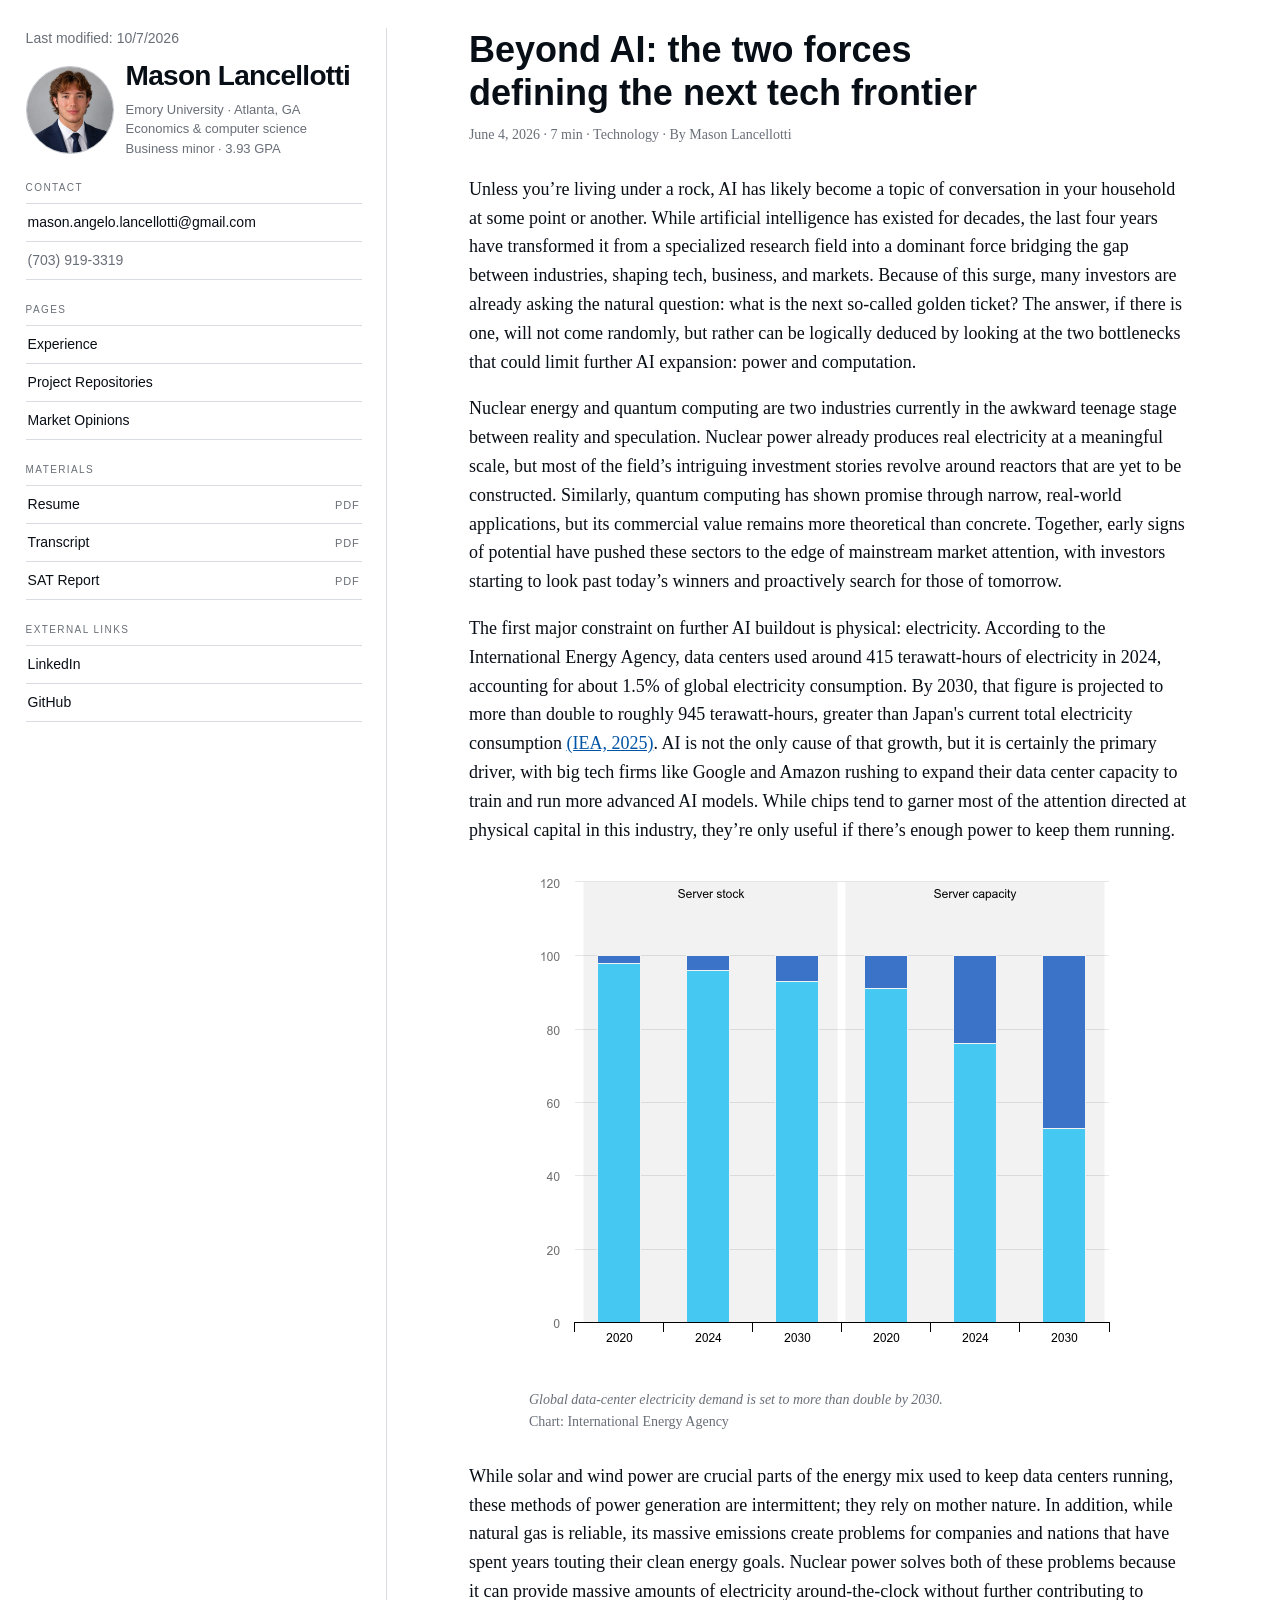
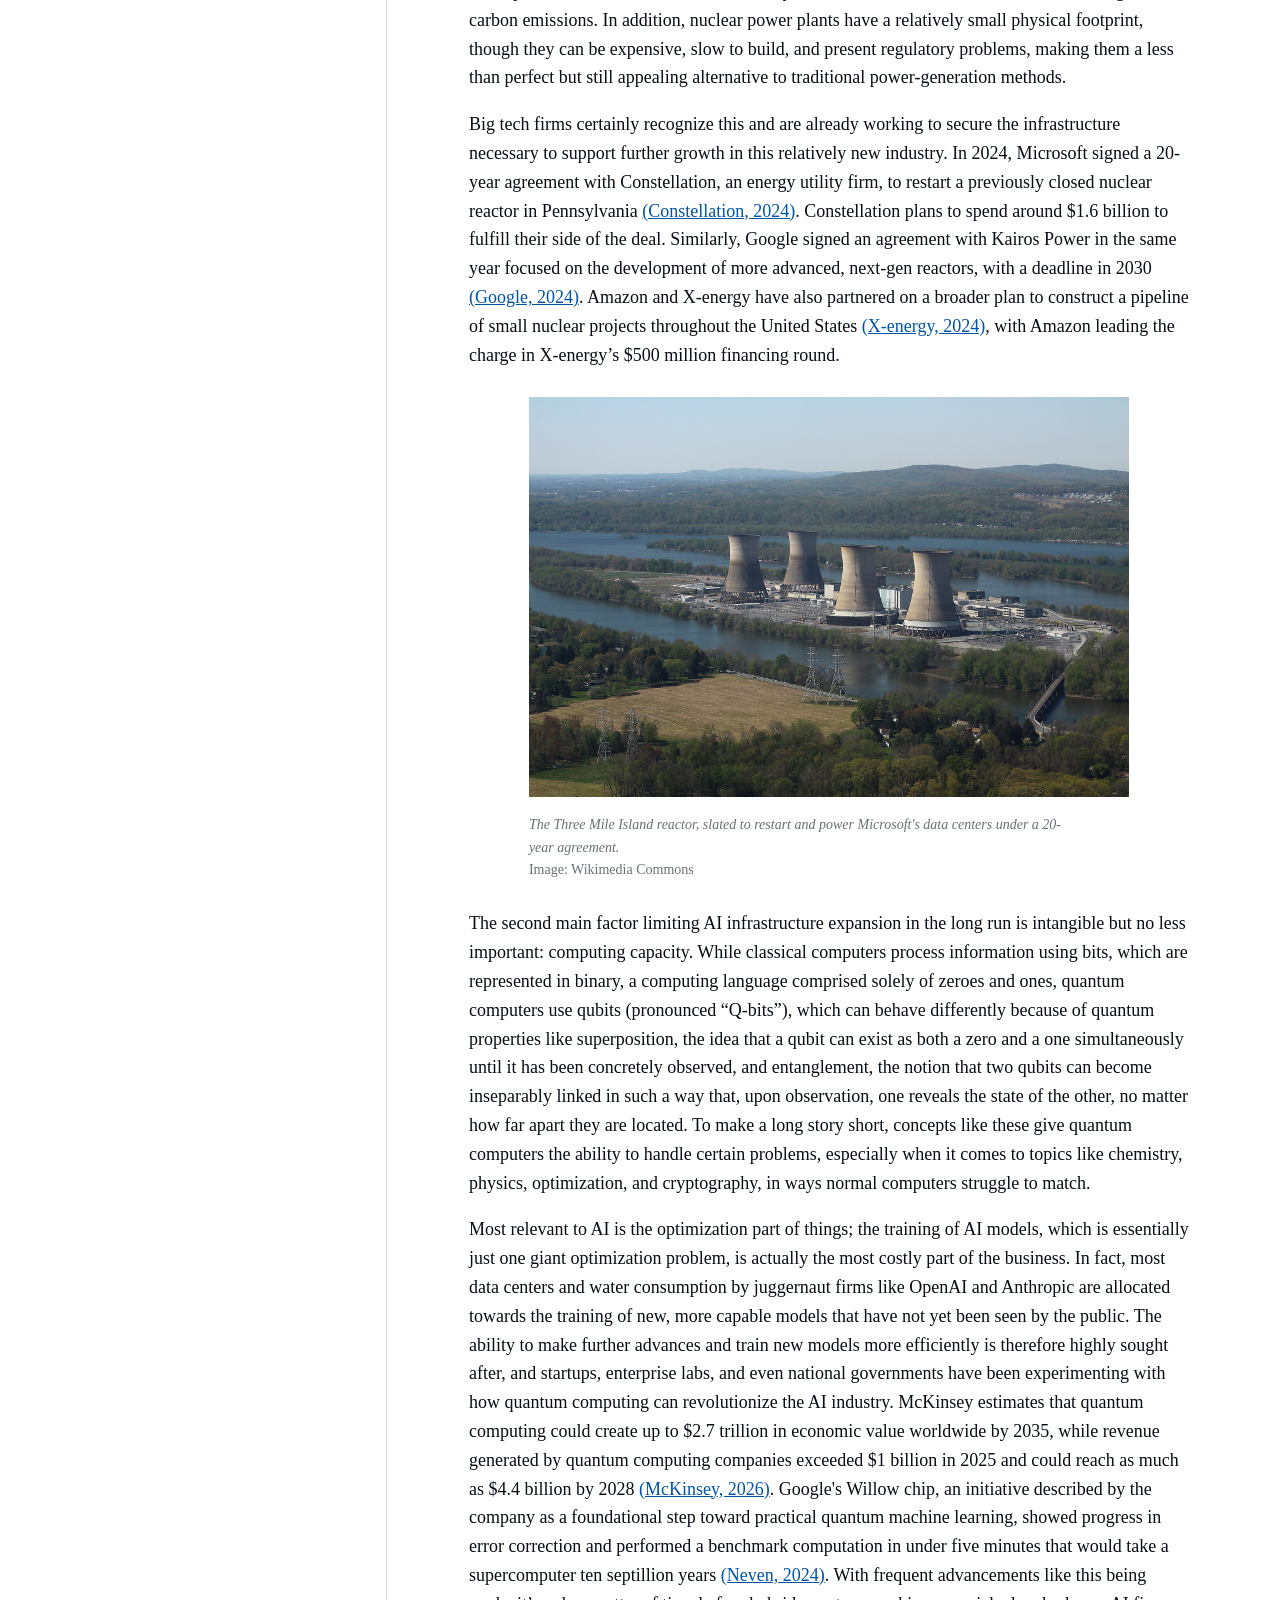
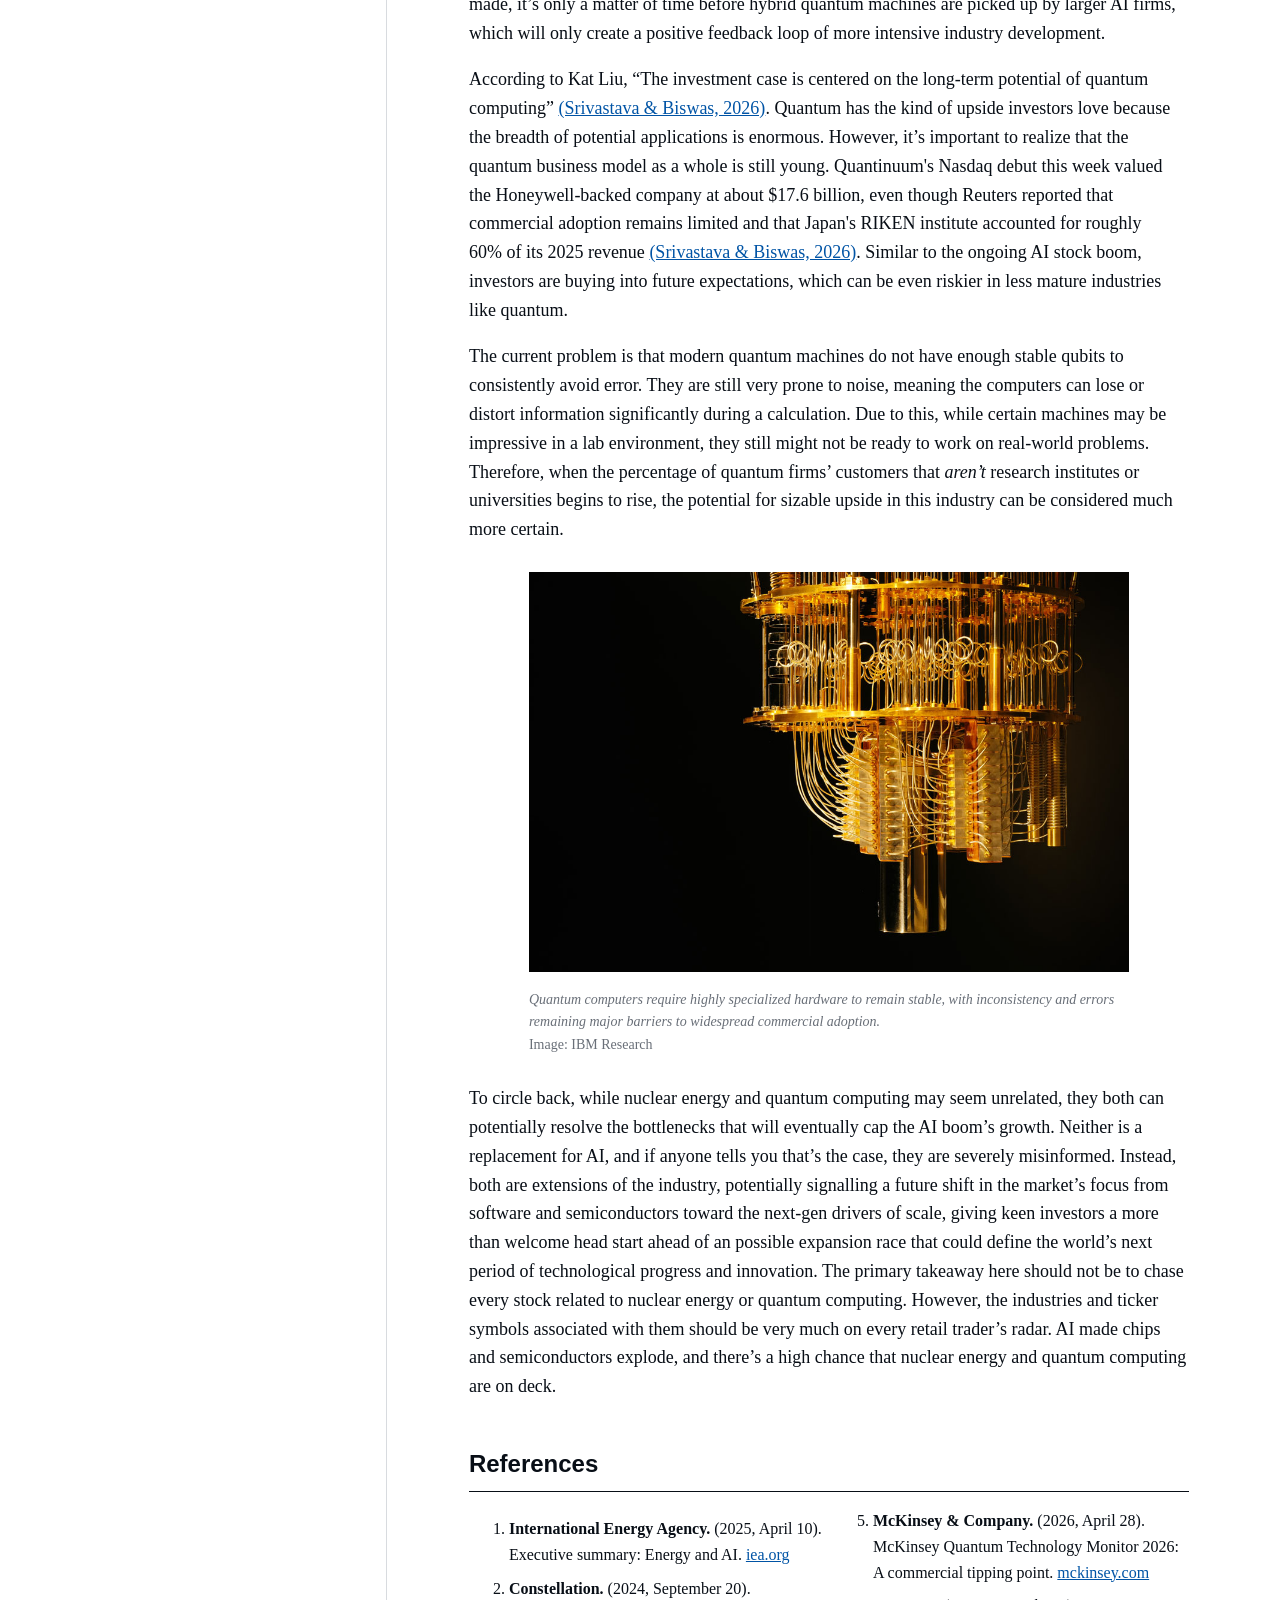
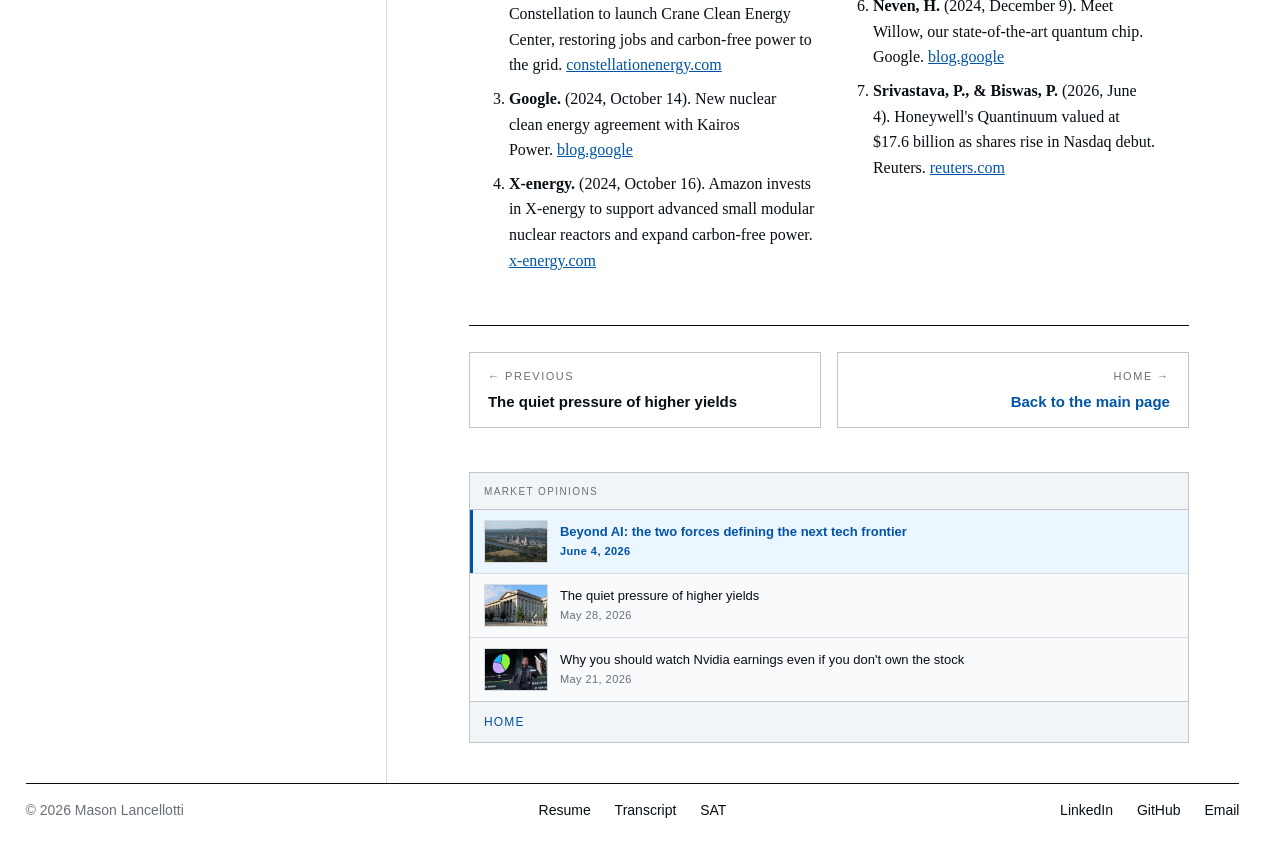
==== commit 4f208726: "Keep header facts together and balance responsive text wrapping" ====
--- a/beyond-ai-the-two-forces-defining-the-next-tech-frontier/index.html
+++ b/beyond-ai-the-two-forces-defining-the-next-tech-frontier/index.html
@@ -4,13 +4,14 @@
 <meta charset="utf-8">
 <meta name="viewport" content="width=device-width, initial-scale=1">
 <title>Beyond AI: the two forces defining the next tech frontier | Mason Lancellotti</title>
+<link rel="canonical" href="https://masonlancellotti.com/beyond-ai-the-two-forces-defining-the-next-tech-frontier/">
 <meta name="description" content="Nuclear energy and quantum computing could address the power and computation bottlenecks that will eventually constrain AI's growth.">
 <meta name="theme-color" content="#ffffff">
 <meta property="og:type" content="article">
 <meta property="og:title" content="Beyond AI: the two forces defining the next tech frontier">
 <meta property="og:description" content="Nuclear energy and quantum computing could address the power and computation bottlenecks that will eventually constrain AI's growth.">
 <link rel="icon" href="/assets/favicon.svg" type="image/svg+xml">
-<link rel="stylesheet" href="/assets/site.css?v=20261007-12">
+<link rel="stylesheet" href="/assets/site.css?v=20261007-13">
 </head>
 <body>
 
@@ -28,8 +29,9 @@
     <div class="identity-text">
     <p class="dir-name"><a href="/">Mason Lancellotti</a></p>
     <p class="contact">
-    <span class="keep-together">Emory University</span> · <span class="keep-together">Atlanta, GA</span> · <span class="keep-together">3.93 GPA</span><br>
-    Economics, computer science, and business
+    <span class="contact-line">Emory University · Atlanta, GA</span>
+    <span class="contact-line">Economics &amp; computer science</span>
+    <span class="contact-line">Business minor · 3.93 GPA</span>
   </p>
     </div>
   </div>
@@ -81,7 +83,7 @@
 <main class="art-col">
 <article class="article">
   <h1>Beyond AI: the two forces defining the next tech frontier</h1>
-  <p class="byline">June 4, 2026 · 7 min · Technology · By Mason Lancellotti</p>
+  <p class="byline"><span class="keep-together">June 4, 2026</span> · <span class="keep-together">7 min</span> · <span class="keep-together">Technology</span> · <span class="keep-together">By Mason Lancellotti</span></p>
 
   <div>
     <p>Unless you’re living under a rock, AI has likely become a topic of conversation in your household at some point or another. While artificial intelligence has existed for decades, the last four years have transformed it from a specialized research field into a dominant force bridging the gap between industries, shaping tech, business, and markets. Because of this surge, many investors are already asking the natural question: what is the next so-called golden ticket? The answer, if there is one, will not come randomly, but rather can be logically deduced by looking at the two bottlenecks that could limit further AI expansion: power and computation.</p>
--- a/assets/site.css
+++ b/assets/site.css
@@ -32,6 +32,7 @@
   background: var(--bg);
   color: var(--ink);
   font: 16px/1.5 Helvetica, Arial, sans-serif;
+  text-wrap: pretty;
 }
 
 .wrap {
@@ -40,7 +41,7 @@
 
 a { color: var(--accent); }
 
-h1, h2, h3 { font-family: Helvetica, Arial, sans-serif; }
+h1, h2, h3 { font-family: Helvetica, Arial, sans-serif; text-wrap: balance; }
 
 h1 { font-size: 36px; font-weight: 700; margin: 0 0 8px; }
 h2 { font-size: 24px; margin: 44px 0 16px; }
@@ -581,12 +582,12 @@
 .repos .repo-head,
 .repos summary {
   display: grid;
-  grid-template-columns: 1.4fr 2fr 145px 18px 110px;
+  grid-template-columns: minmax(180px, 1.1fr) minmax(0, 2fr) 90px 110px;
   gap: 26px;
   align-items: baseline;
 }
 .repo-head span:nth-child(4),
-.repos summary .status { grid-column: 5; }
+.repos summary .status { grid-column: 4; }
 .repo-head {
   padding: 10px 12px;
   border-bottom: 1px solid var(--rule);
@@ -1062,6 +1063,7 @@
 }
 .identity-text { min-width: 0; }
 .identity-text .contact { margin-top: 8px; font-size: 13px; line-height: 1.5; }
+.contact-line { display: block; white-space: nowrap; }
 .identity-photo {
   display: block;
   flex: 0 0 clamp(80px, 20vw, 88px);
@@ -1235,3 +1237,17 @@
 .site-menu .tabs button { min-height: 44px; padding: 11px 0; font-size: 14px; border: 0; border-bottom: 1px solid var(--rule-soft); background: transparent; text-align: left; }
 .site-menu .tabs button[aria-selected="true"] { padding-left: 12px; border-left: 2px solid var(--accent); color: var(--accent); background: transparent; }
 .site-menu :focus-visible, .directory-toggle:focus-visible { outline: 2px solid var(--accent); outline-offset: 3px; }
+
+/* Balance short labels as a unit; prose inherits widow-aware wrapping. */
+.rows summary > b, .rows summary .role,
+.repos .repo-title, .skills td:first-child,
+.transcript .course-name, .inv-org, .inv-article-title,
+.post-nav .t, .dir .article-list a, .dir .article-list .here span {
+  text-wrap: balance;
+}
+.byline, .article-meta, .inv-article-meta { text-wrap: balance; }
+
+/* Compact portraits leave enough room for complete header facts at 320px. */
+@media (max-width: 360px) {
+  .identity-photo { flex-basis: 72px; width: 72px; height: 72px; }
+}
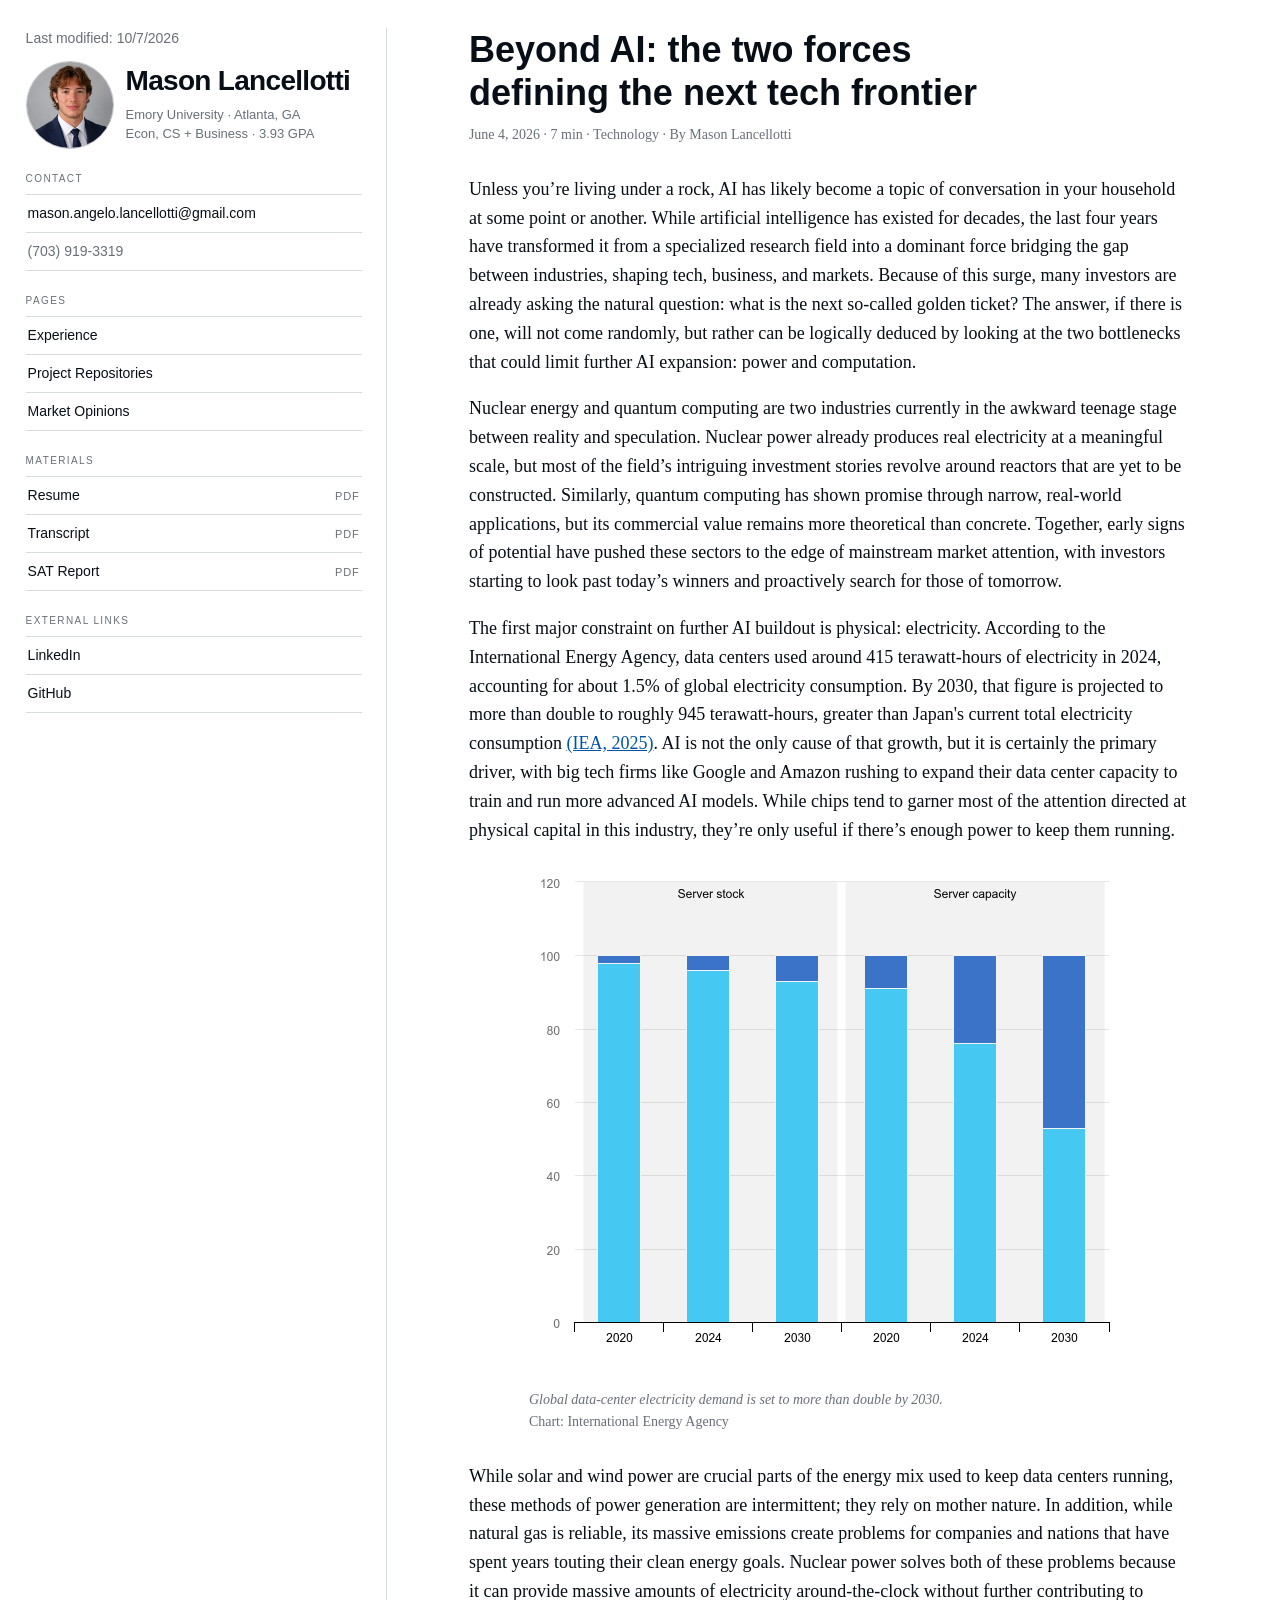
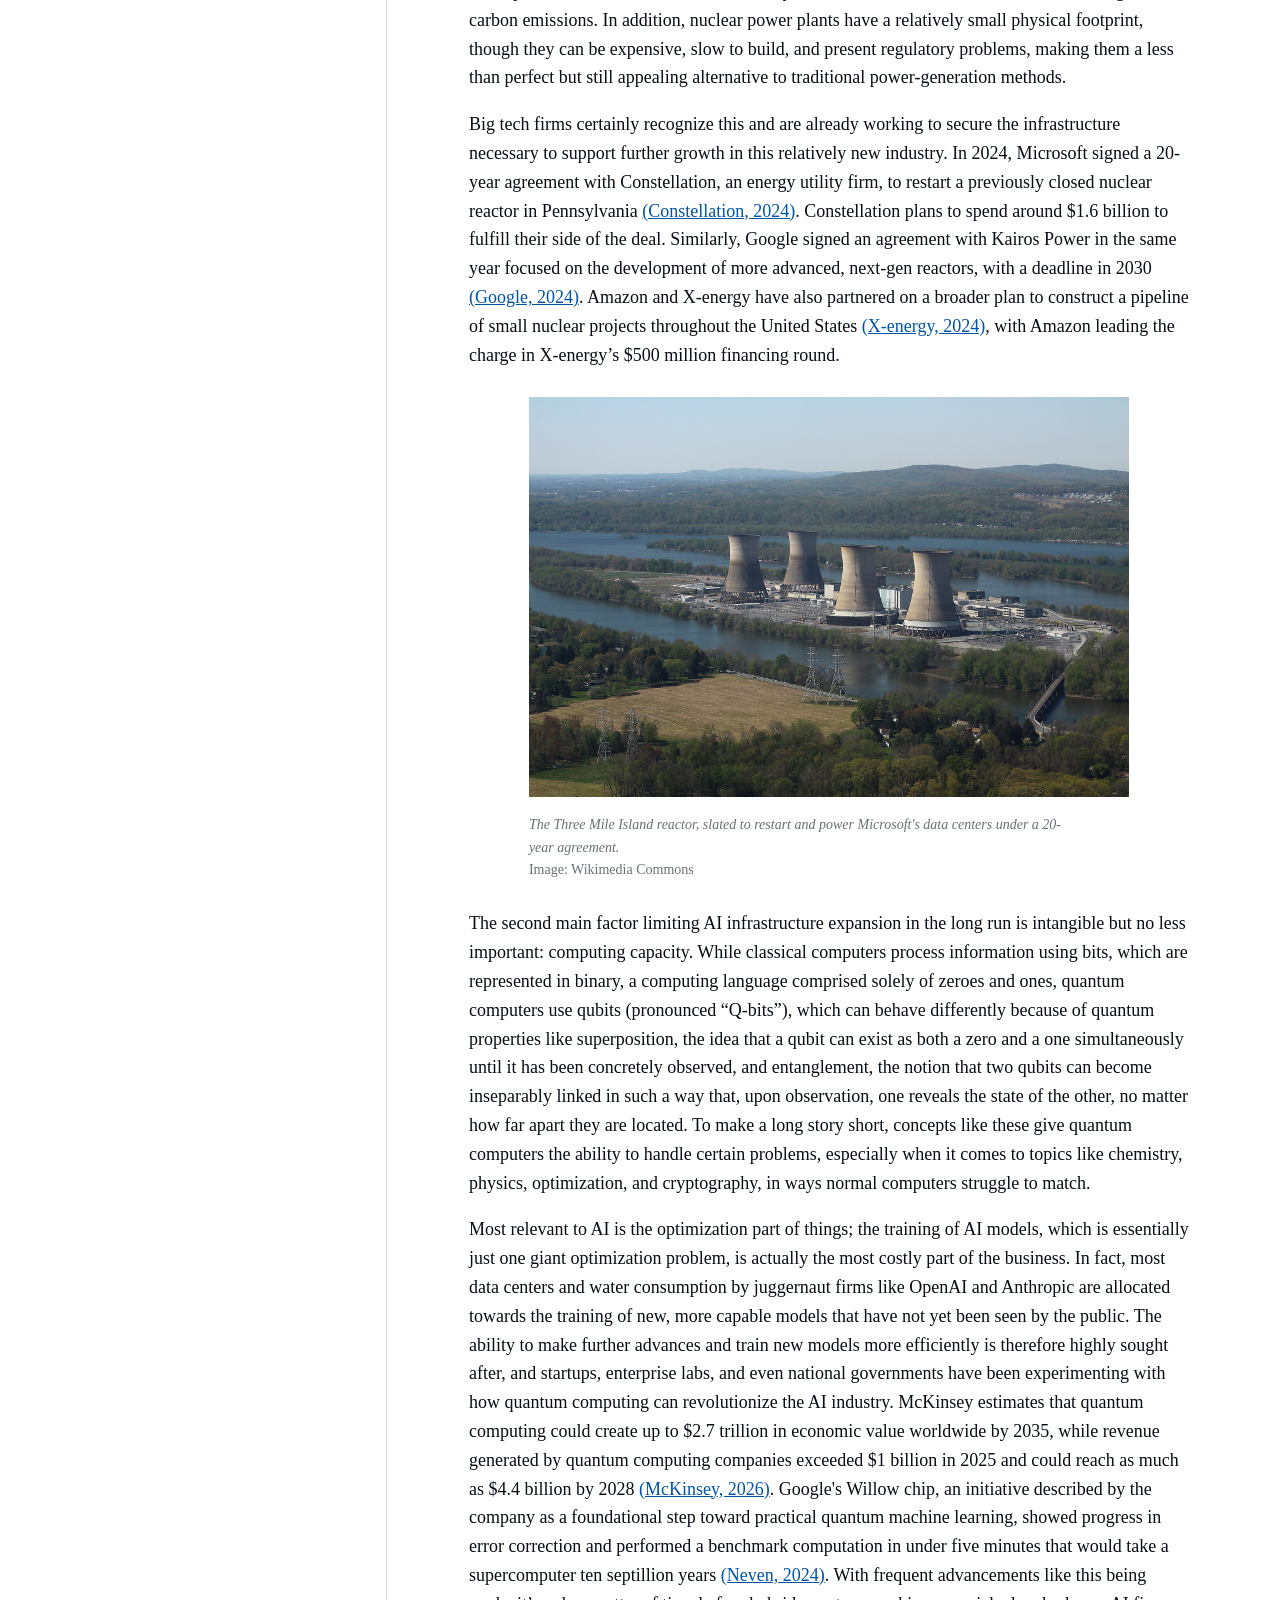
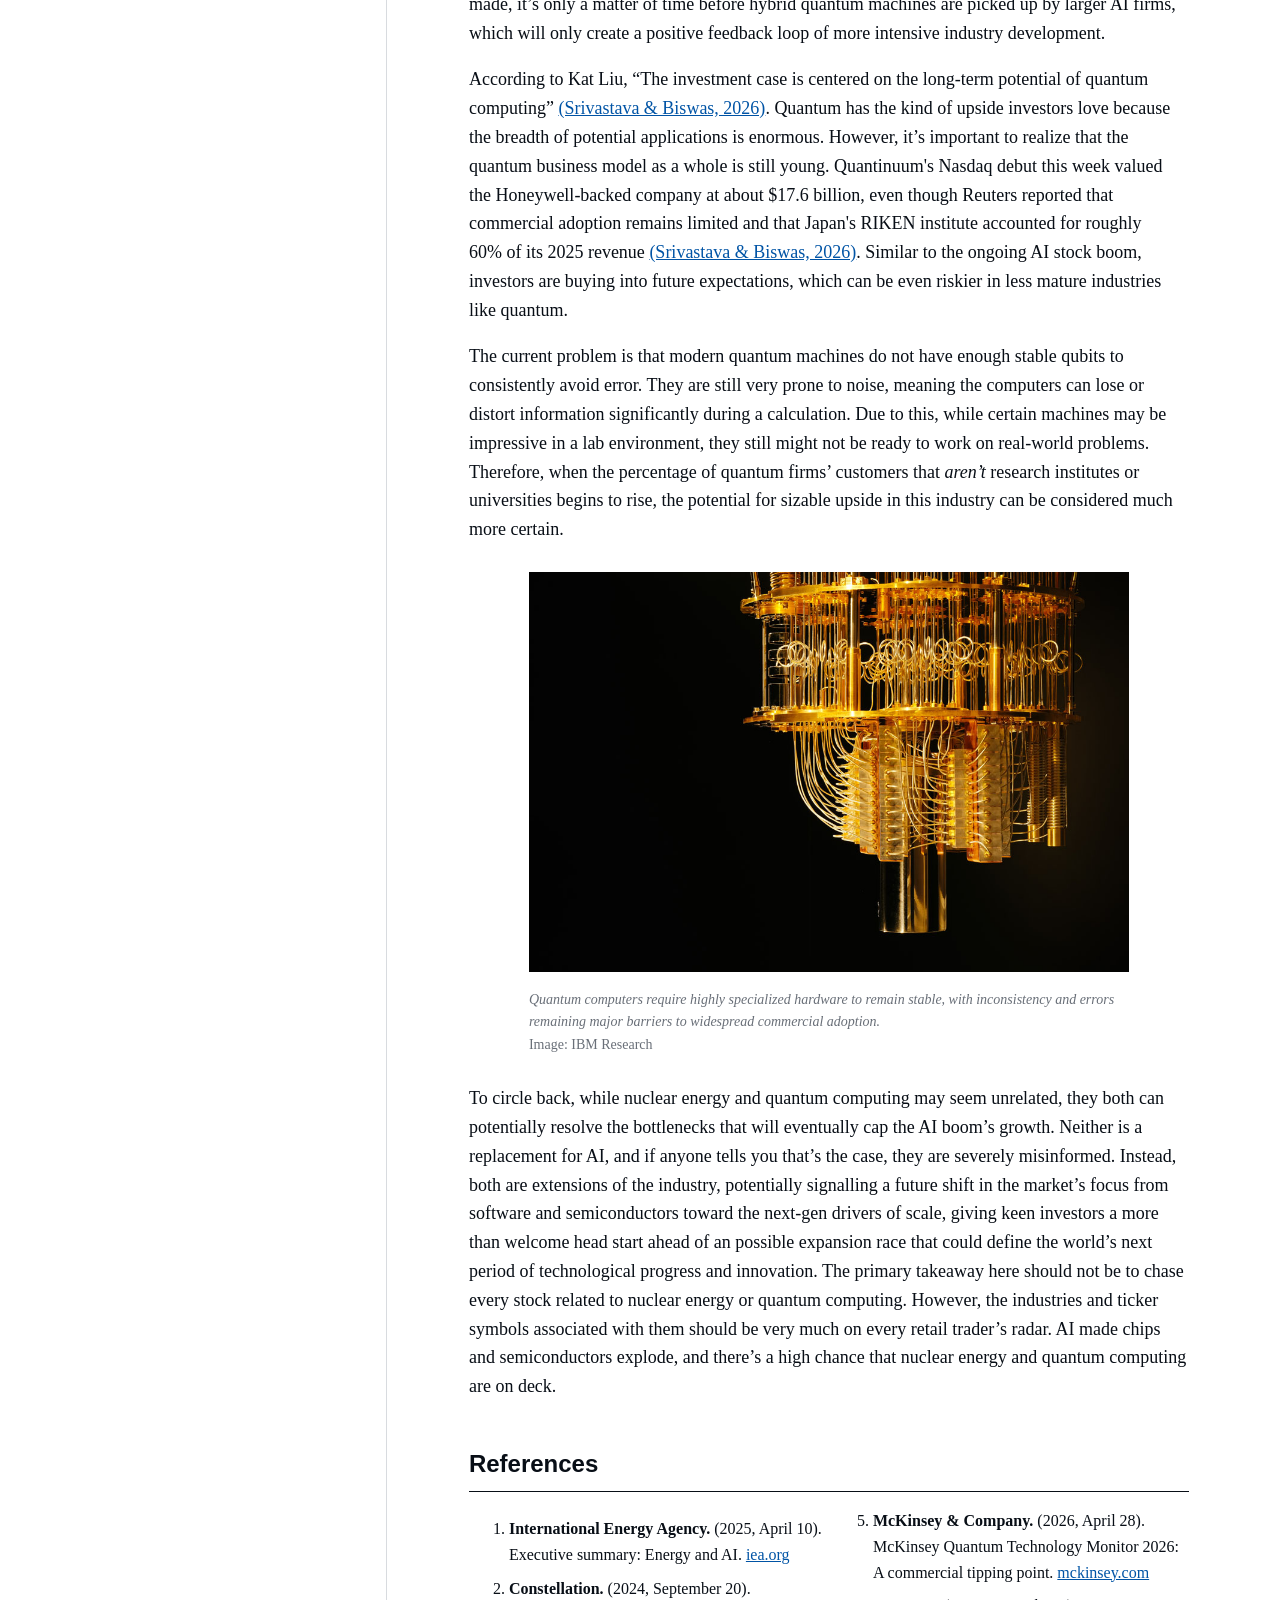
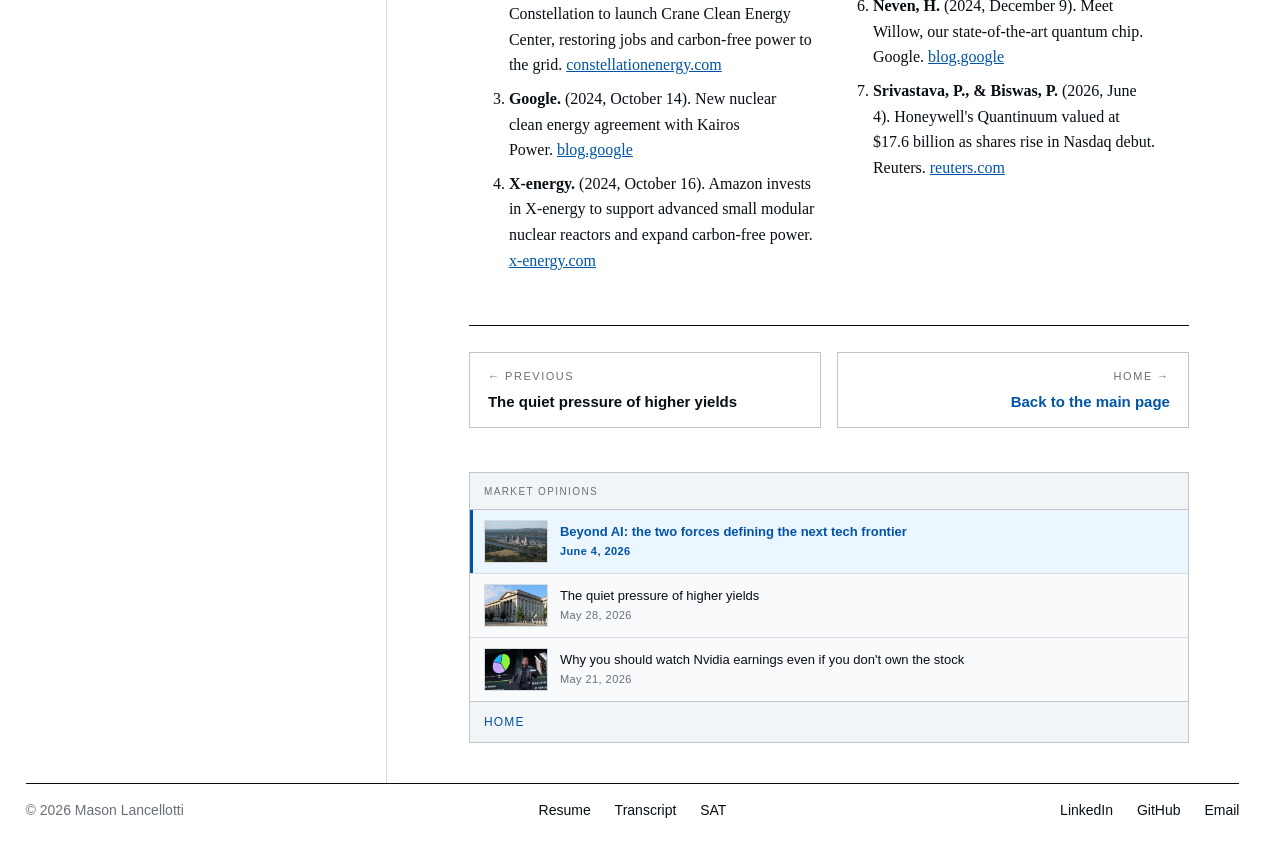
==== commit a79dd940: "Keep studies and GPA on one compact header line" ====
--- a/beyond-ai-the-two-forces-defining-the-next-tech-frontier/index.html
+++ b/beyond-ai-the-two-forces-defining-the-next-tech-frontier/index.html
@@ -30,8 +30,7 @@
     <p class="dir-name"><a href="/">Mason Lancellotti</a></p>
     <p class="contact">
     <span class="contact-line">Emory University · Atlanta, GA</span>
-    <span class="contact-line">Economics &amp; computer science</span>
-    <span class="contact-line">Business minor · 3.93 GPA</span>
+    <span class="contact-line">Econ, CS + Business · 3.93 GPA</span>
   </p>
     </div>
   </div>
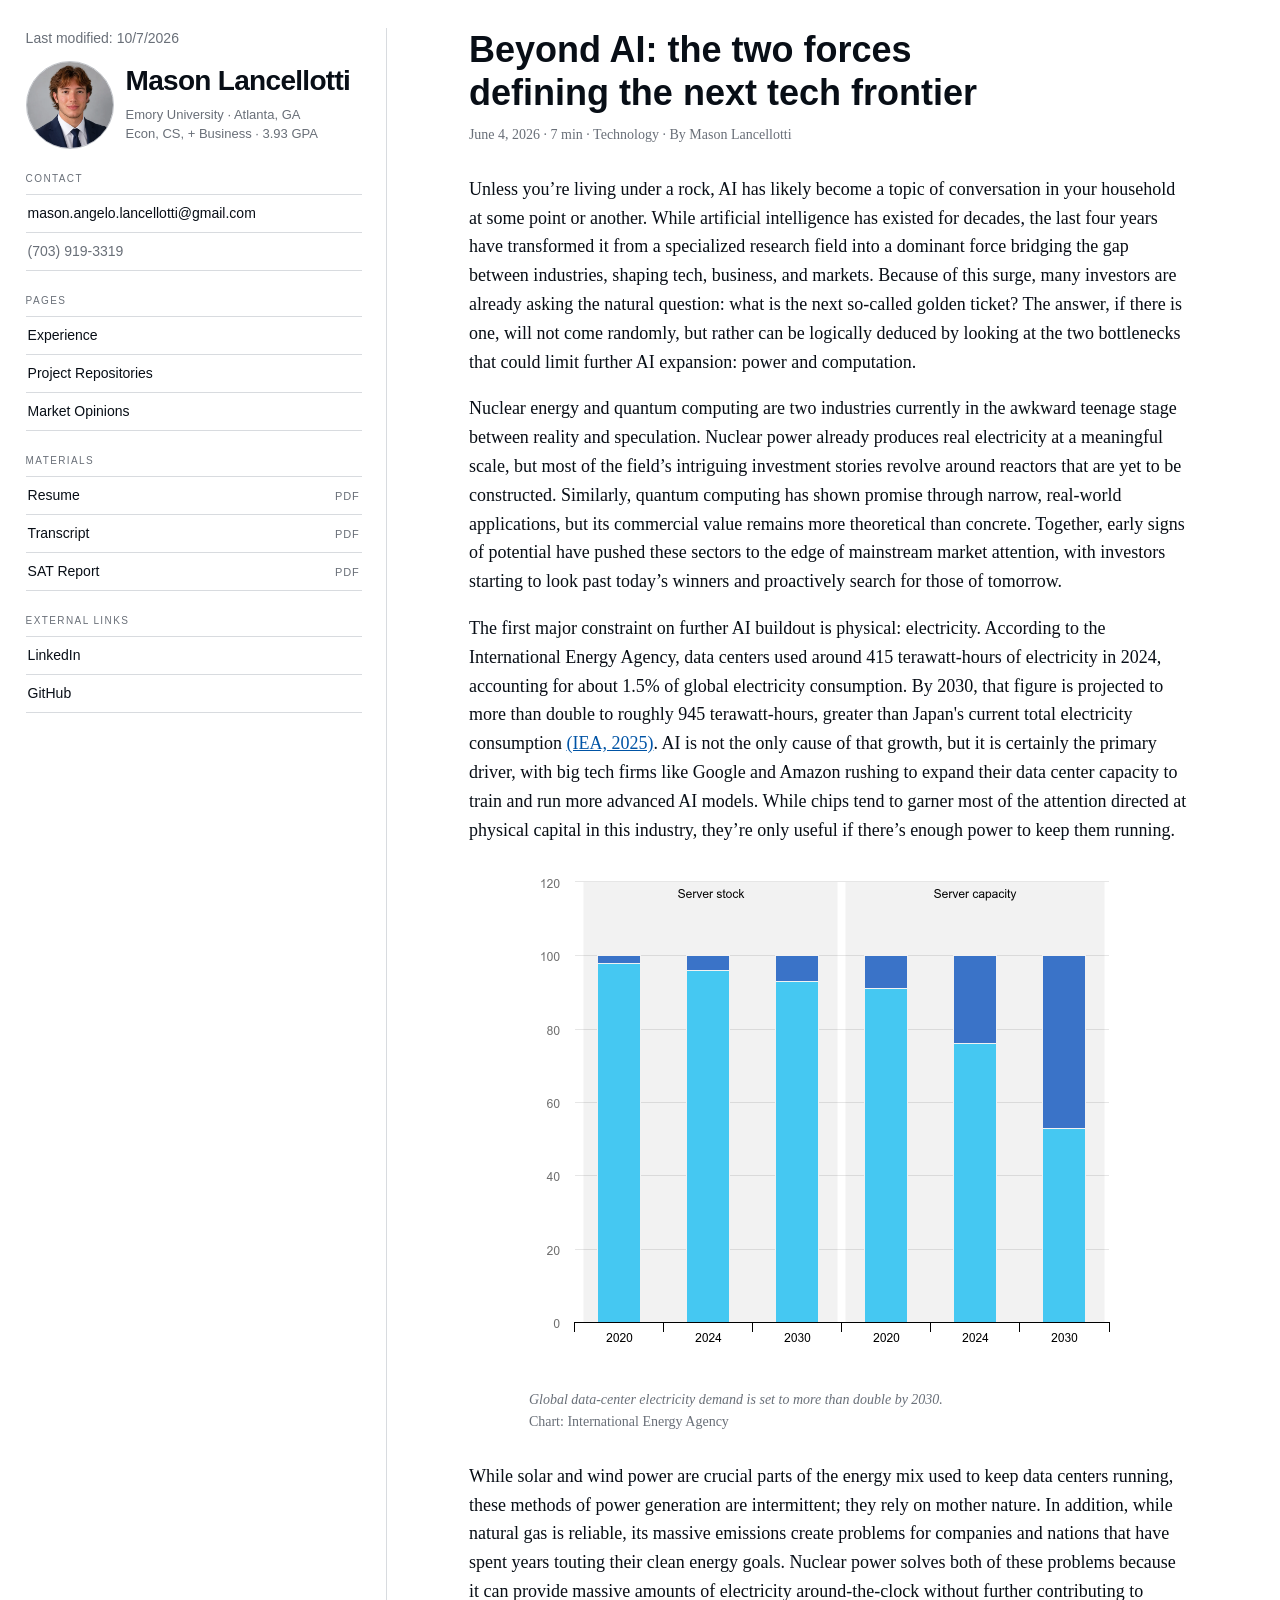
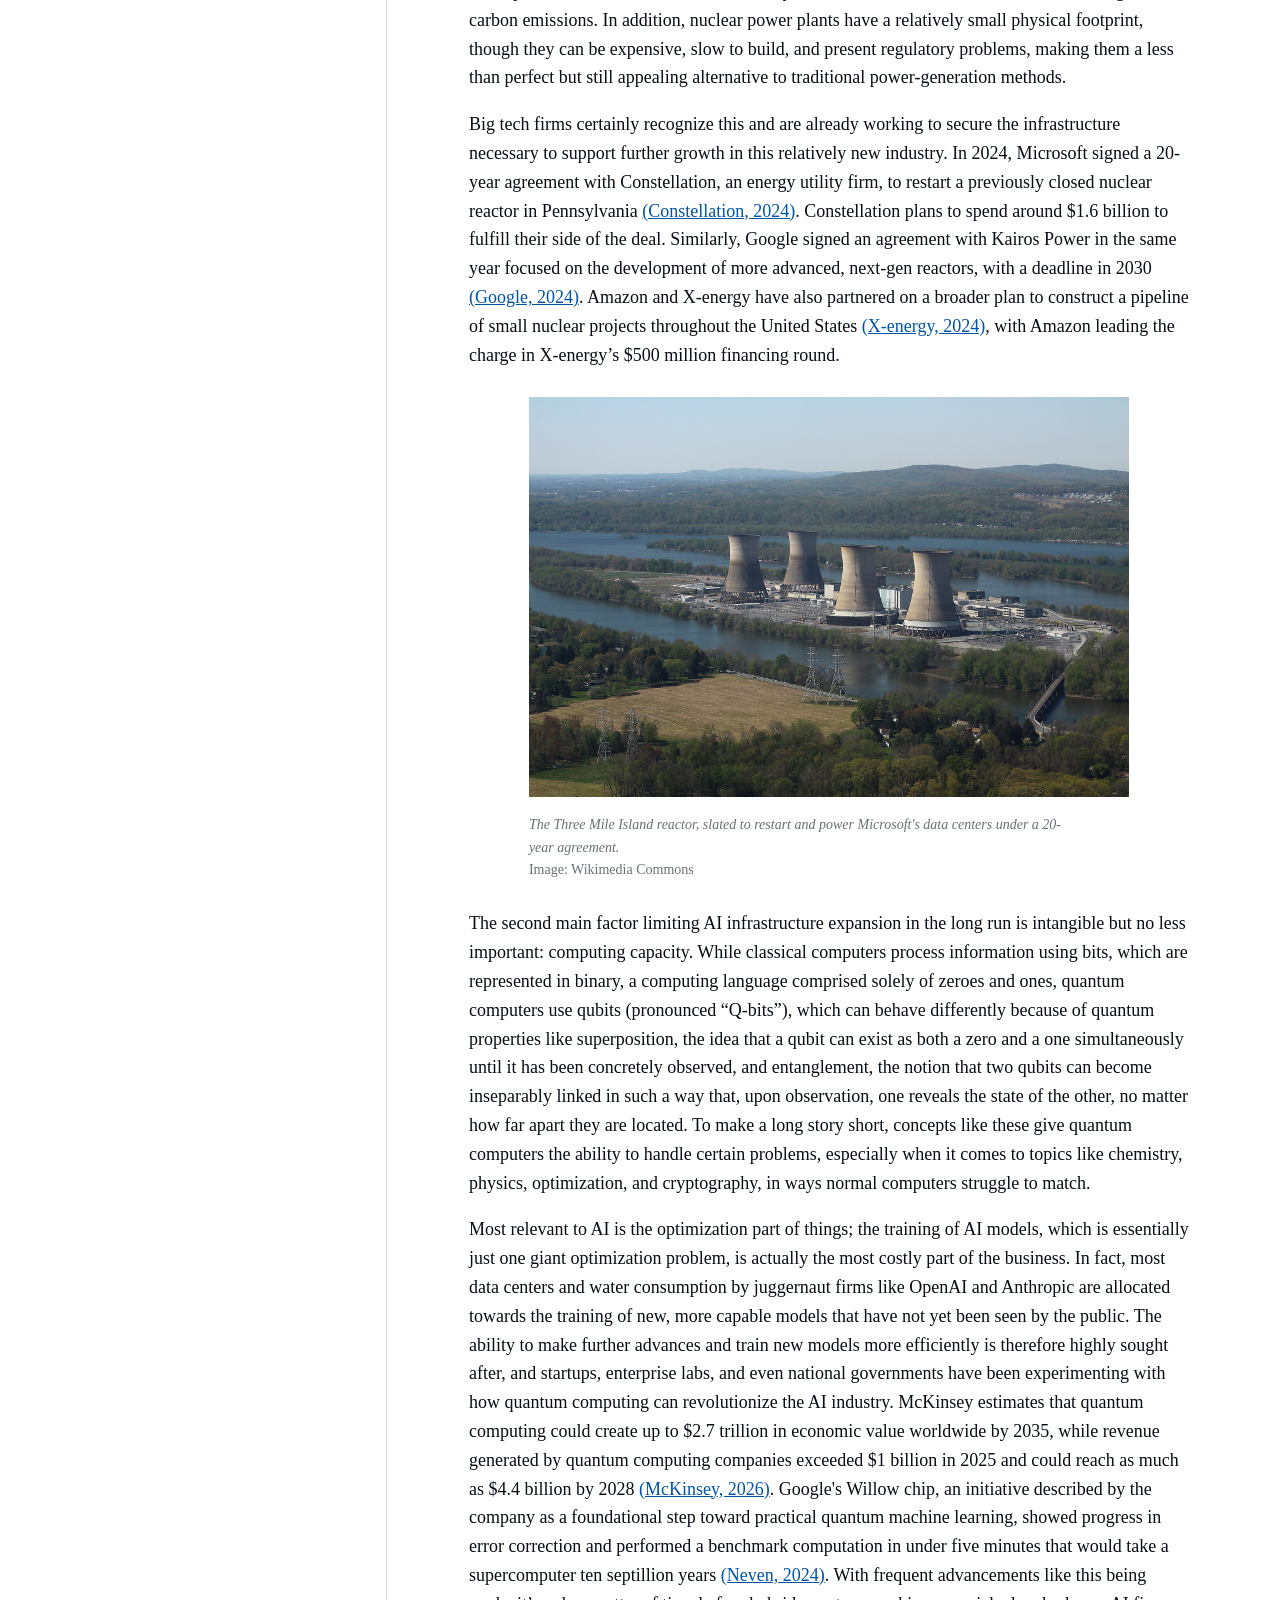
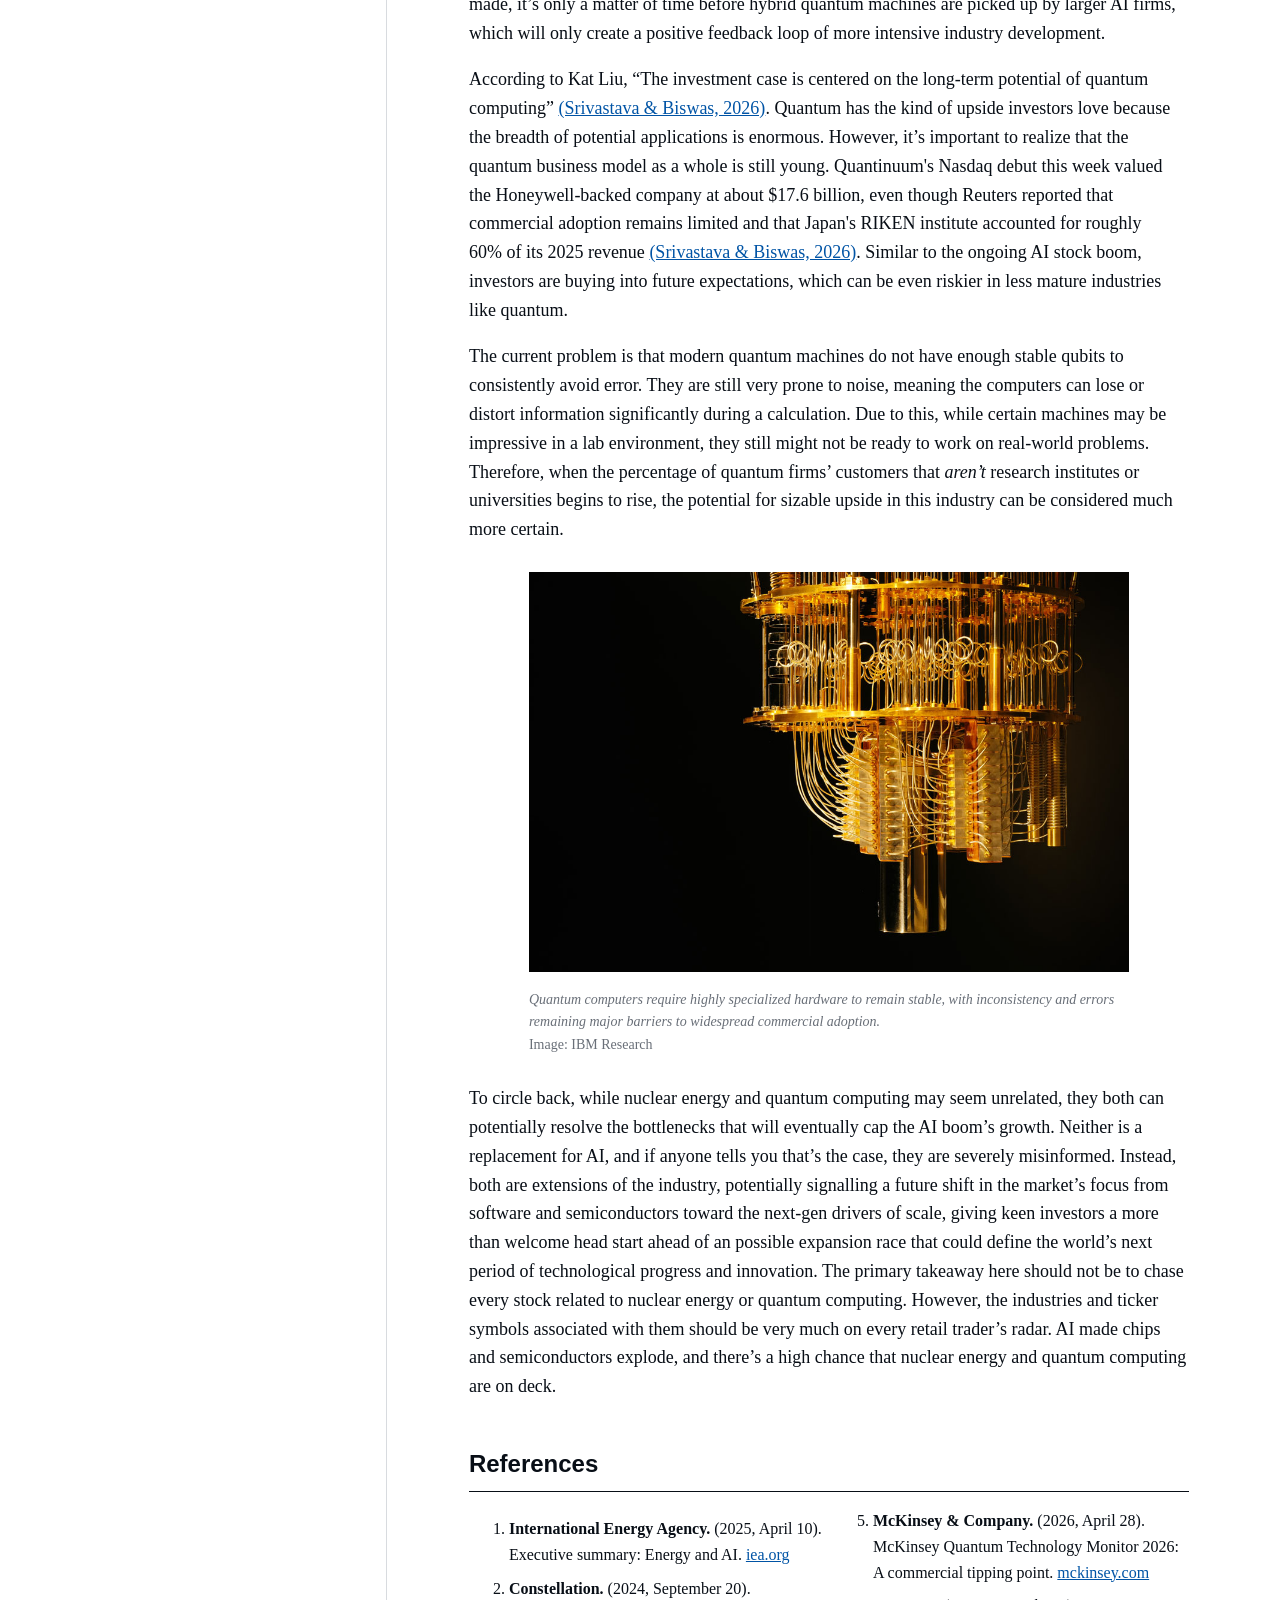
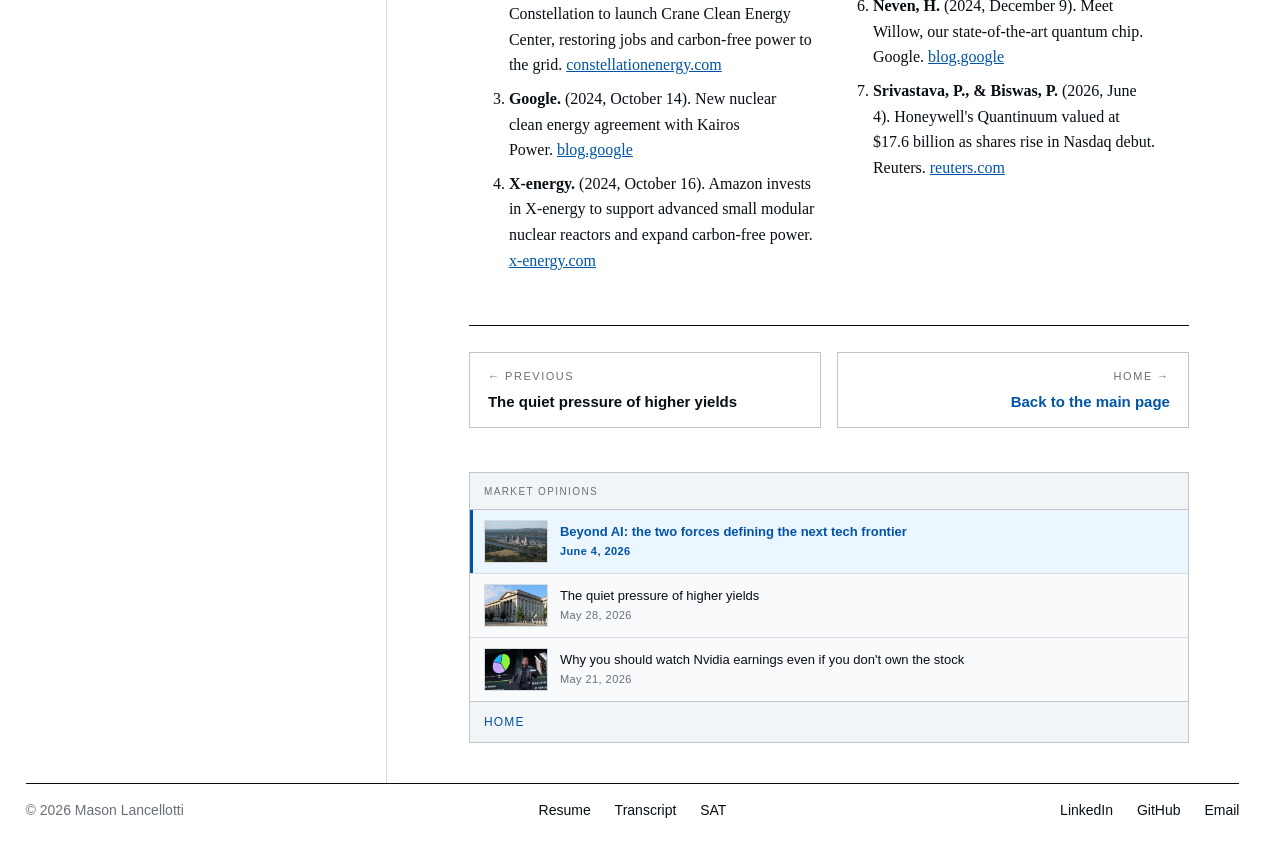
==== commit 98b9a68a: "Add requested comma after CS in site headers" ====
--- a/beyond-ai-the-two-forces-defining-the-next-tech-frontier/index.html
+++ b/beyond-ai-the-two-forces-defining-the-next-tech-frontier/index.html
@@ -30,7 +30,7 @@
     <p class="dir-name"><a href="/">Mason Lancellotti</a></p>
     <p class="contact">
     <span class="contact-line">Emory University · Atlanta, GA</span>
-    <span class="contact-line">Econ, CS + Business · 3.93 GPA</span>
+    <span class="contact-line">Econ, CS, + Business · 3.93 GPA</span>
   </p>
     </div>
   </div>
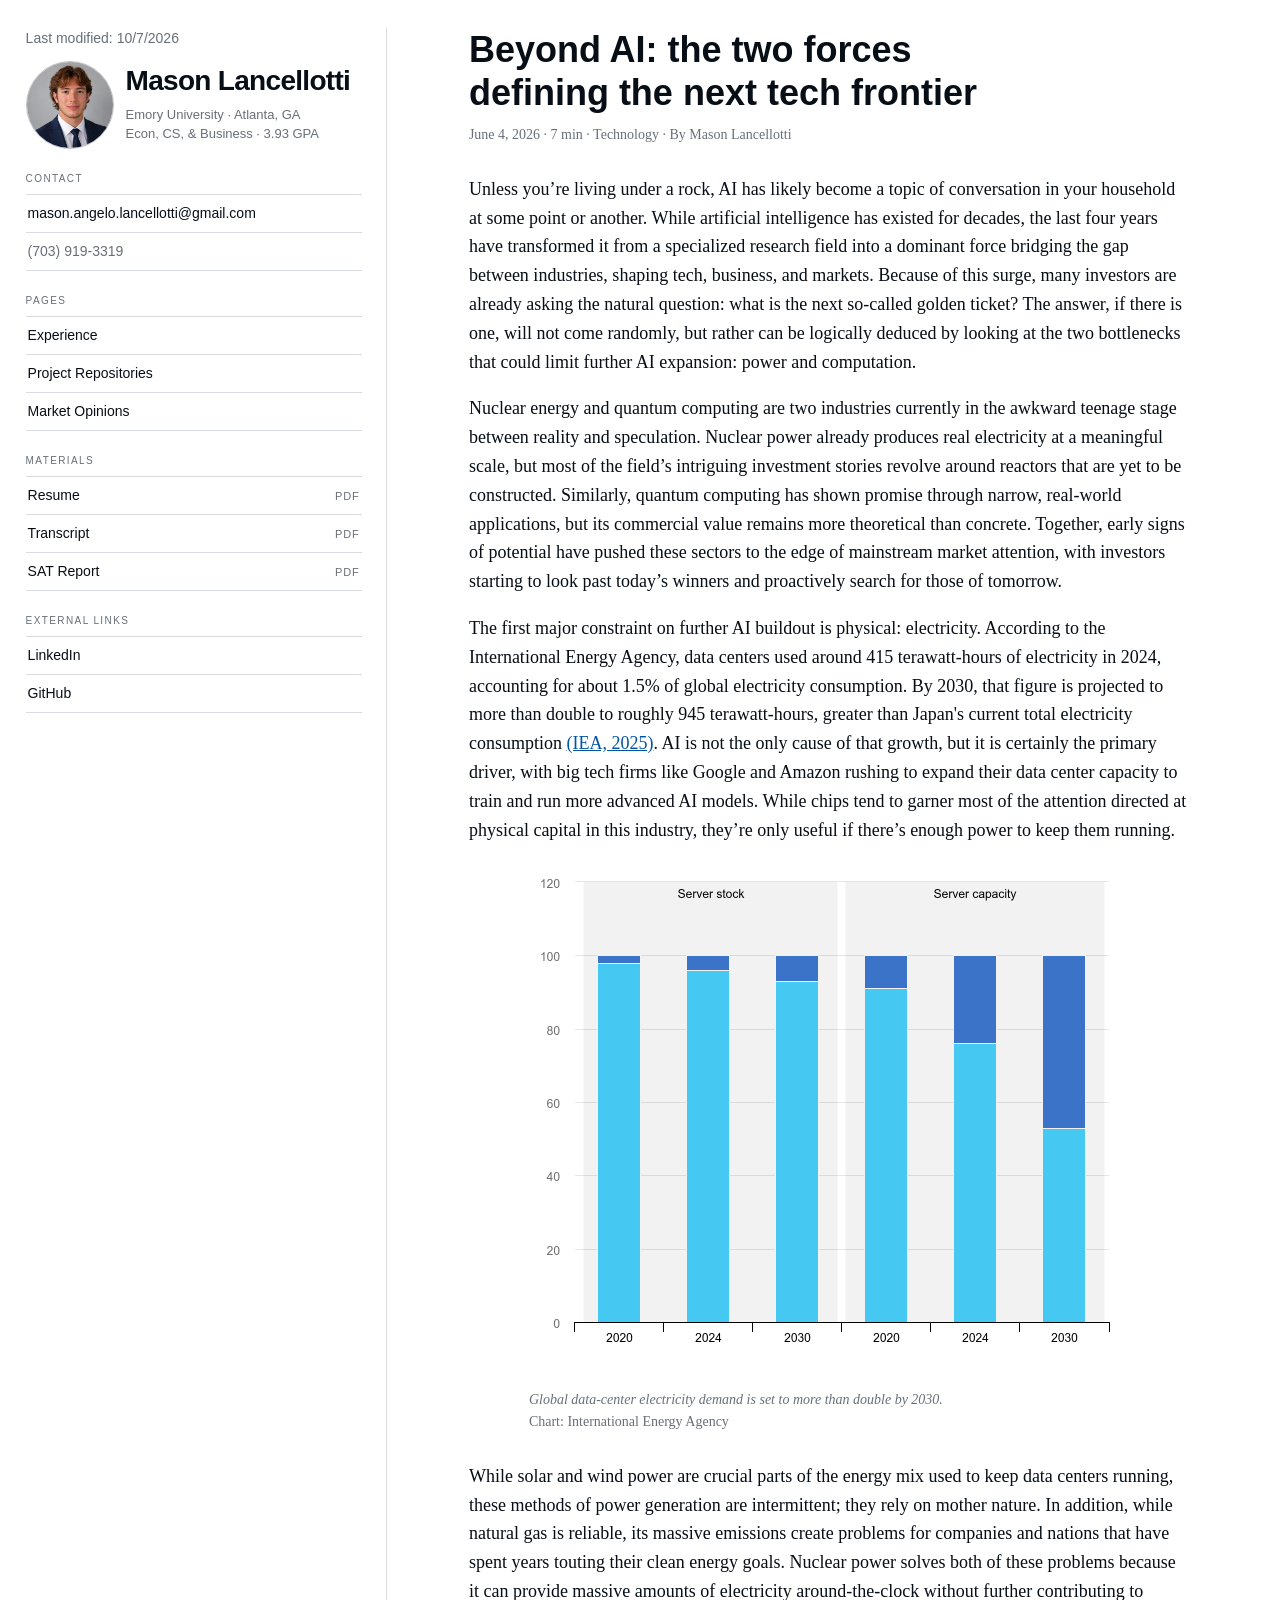
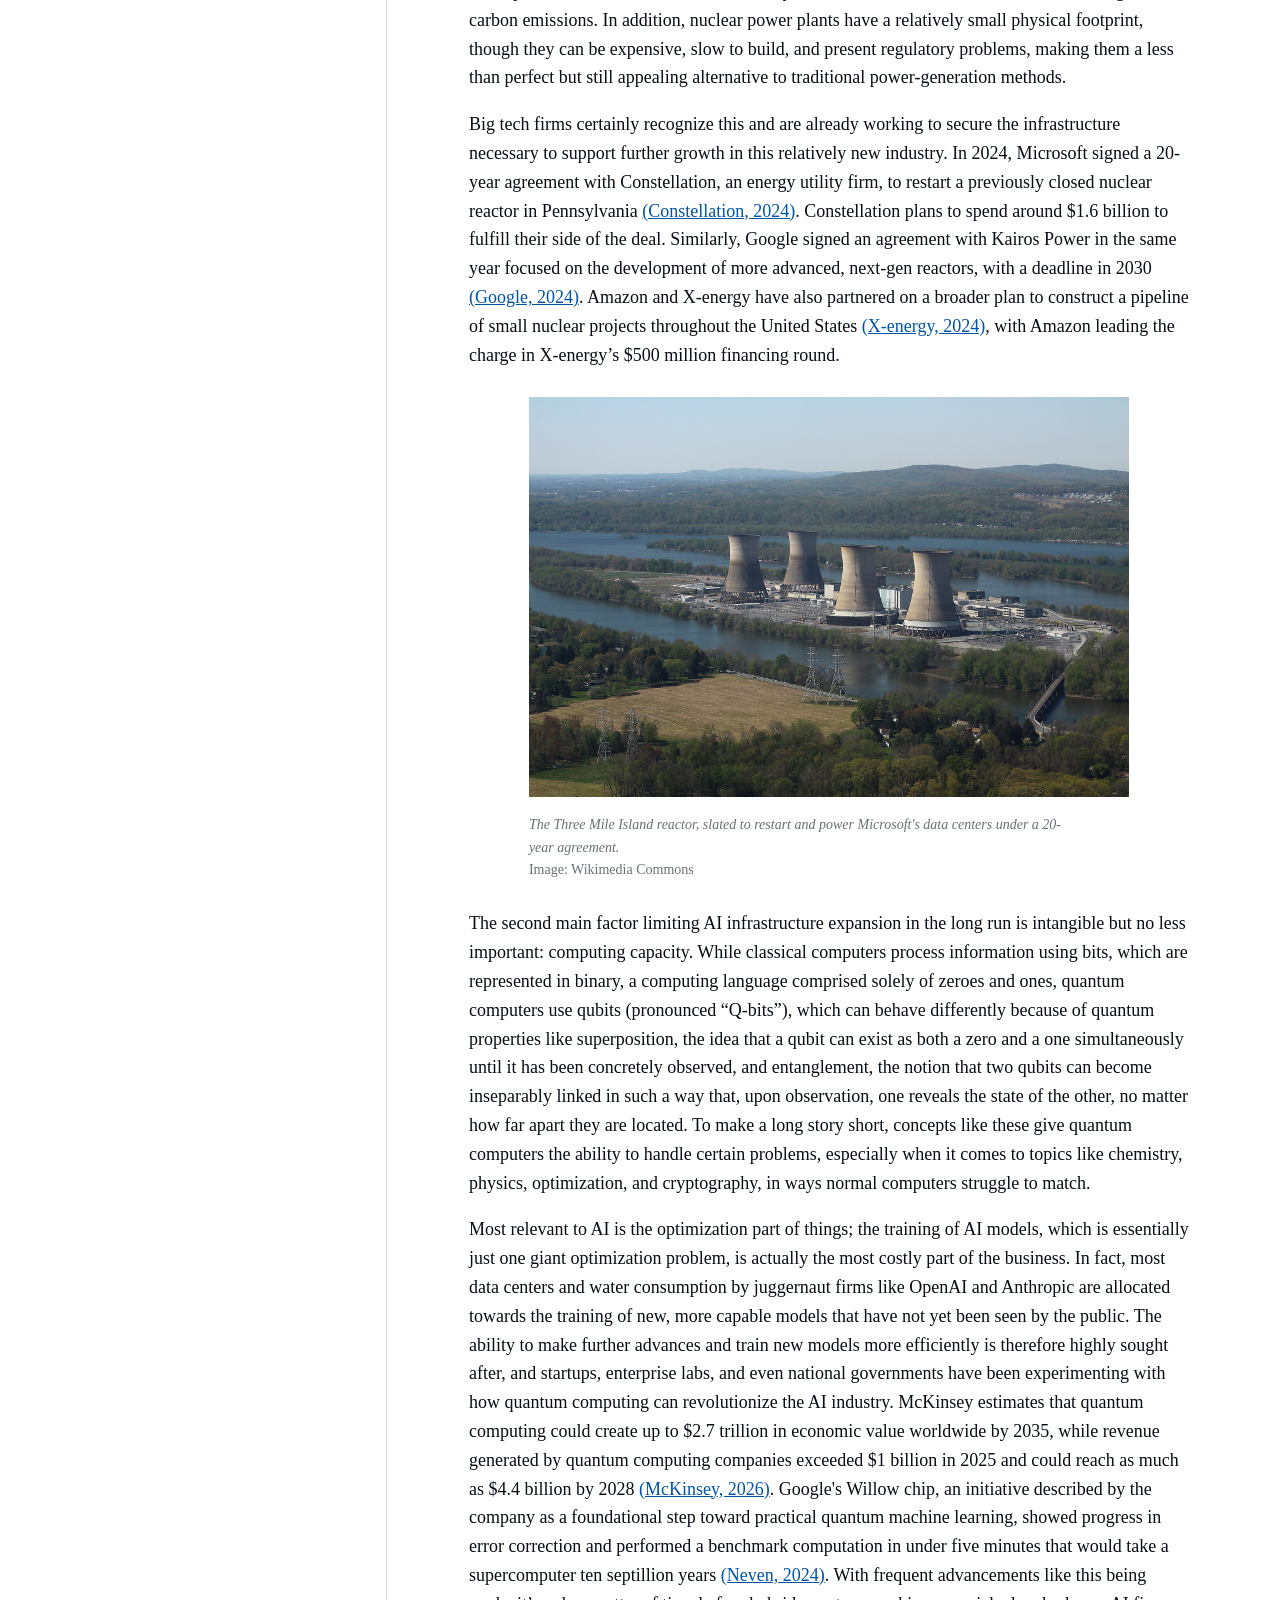
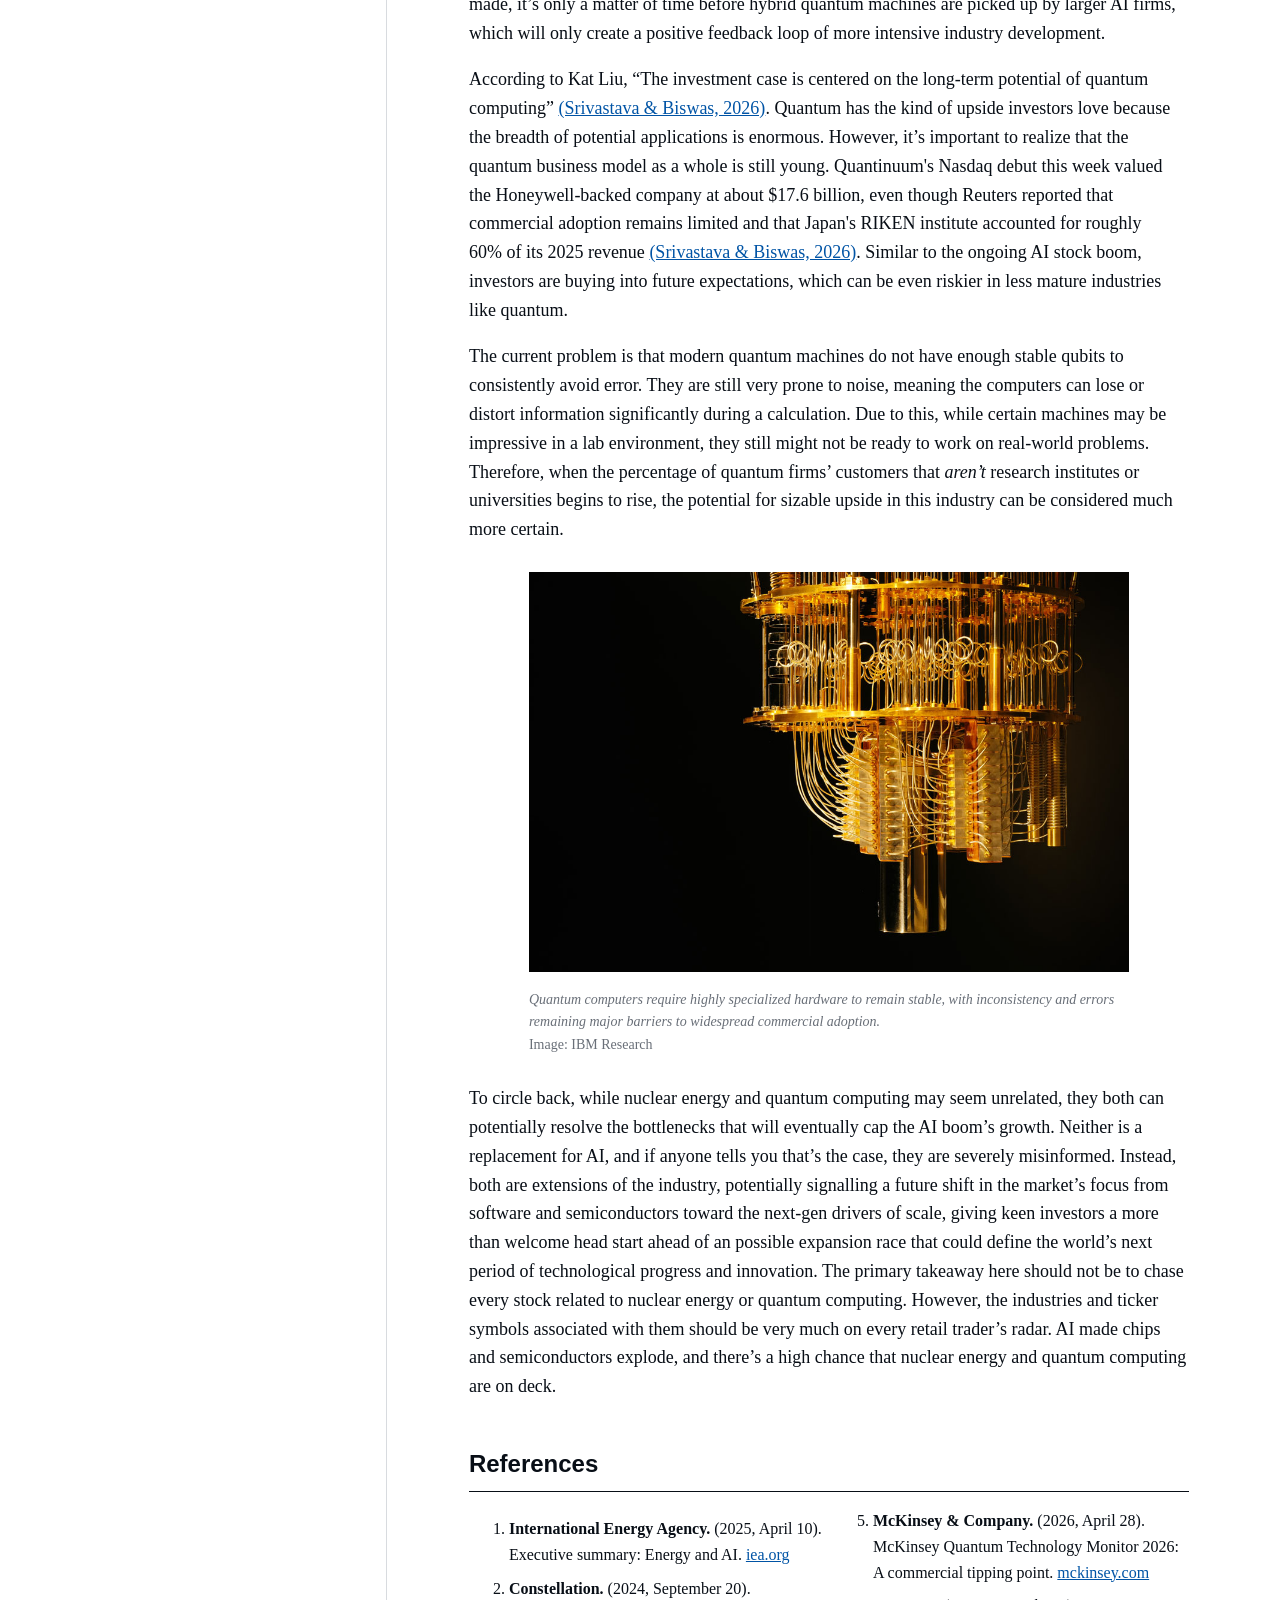
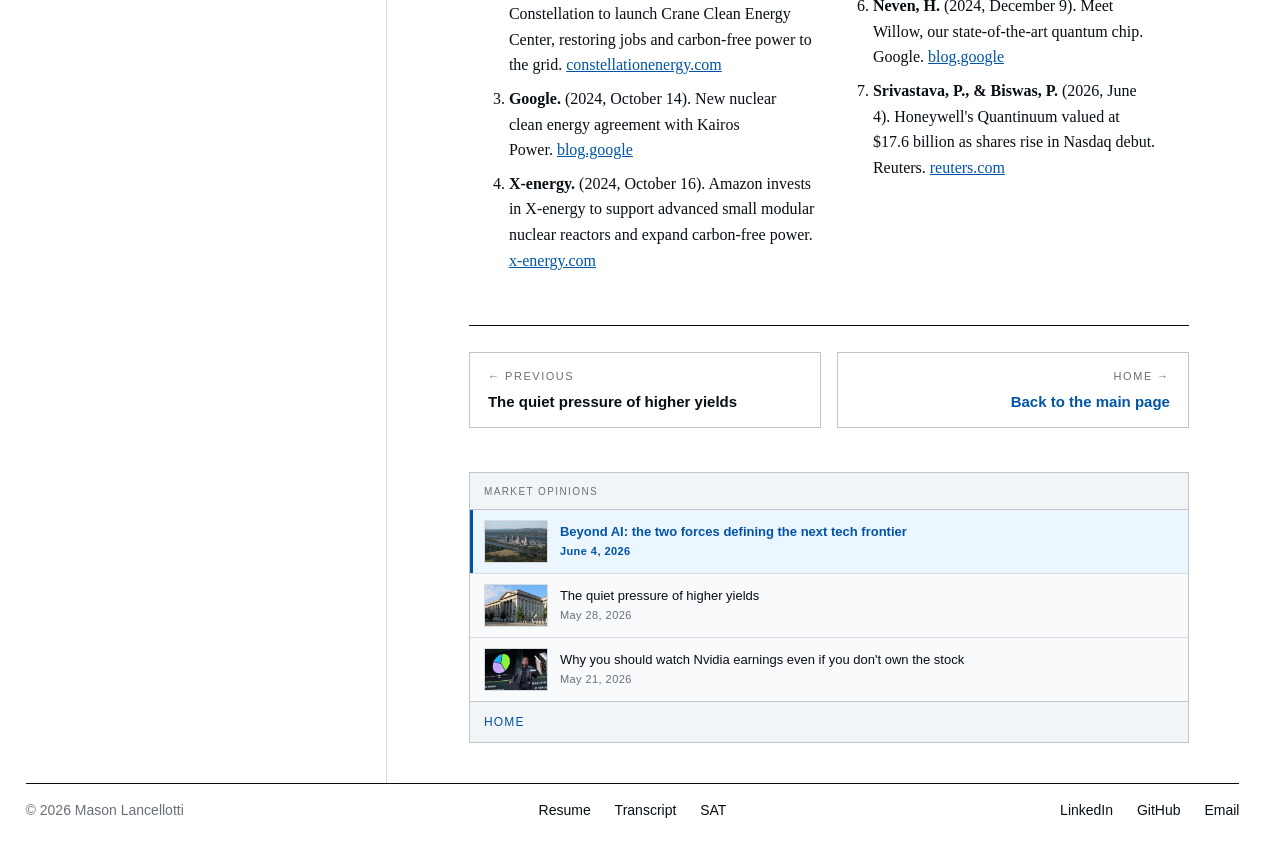
==== commit 053abab4: "Use ampersand in studies header" ====
--- a/beyond-ai-the-two-forces-defining-the-next-tech-frontier/index.html
+++ b/beyond-ai-the-two-forces-defining-the-next-tech-frontier/index.html
@@ -30,7 +30,7 @@
     <p class="dir-name"><a href="/">Mason Lancellotti</a></p>
     <p class="contact">
     <span class="contact-line">Emory University · Atlanta, GA</span>
-    <span class="contact-line">Econ, CS, + Business · 3.93 GPA</span>
+    <span class="contact-line">Econ, CS, &amp; Business · 3.93 GPA</span>
   </p>
     </div>
   </div>
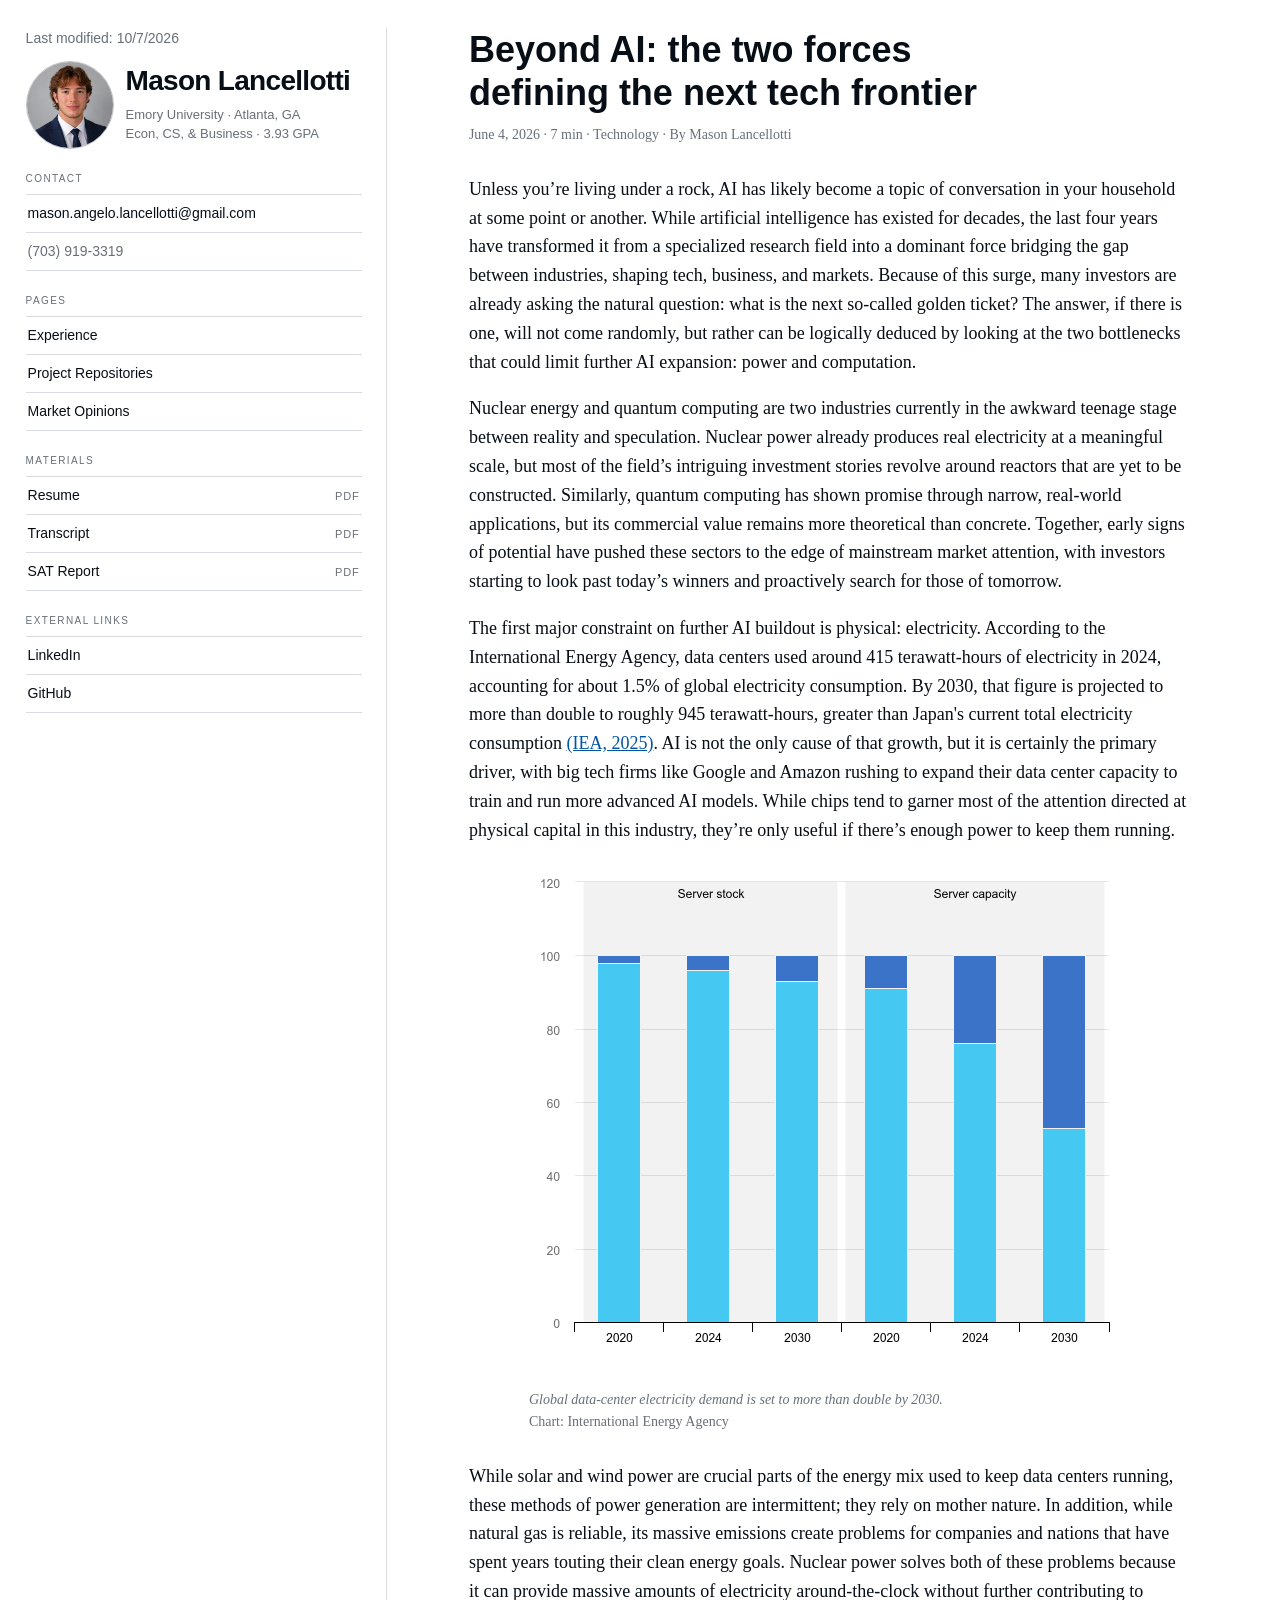
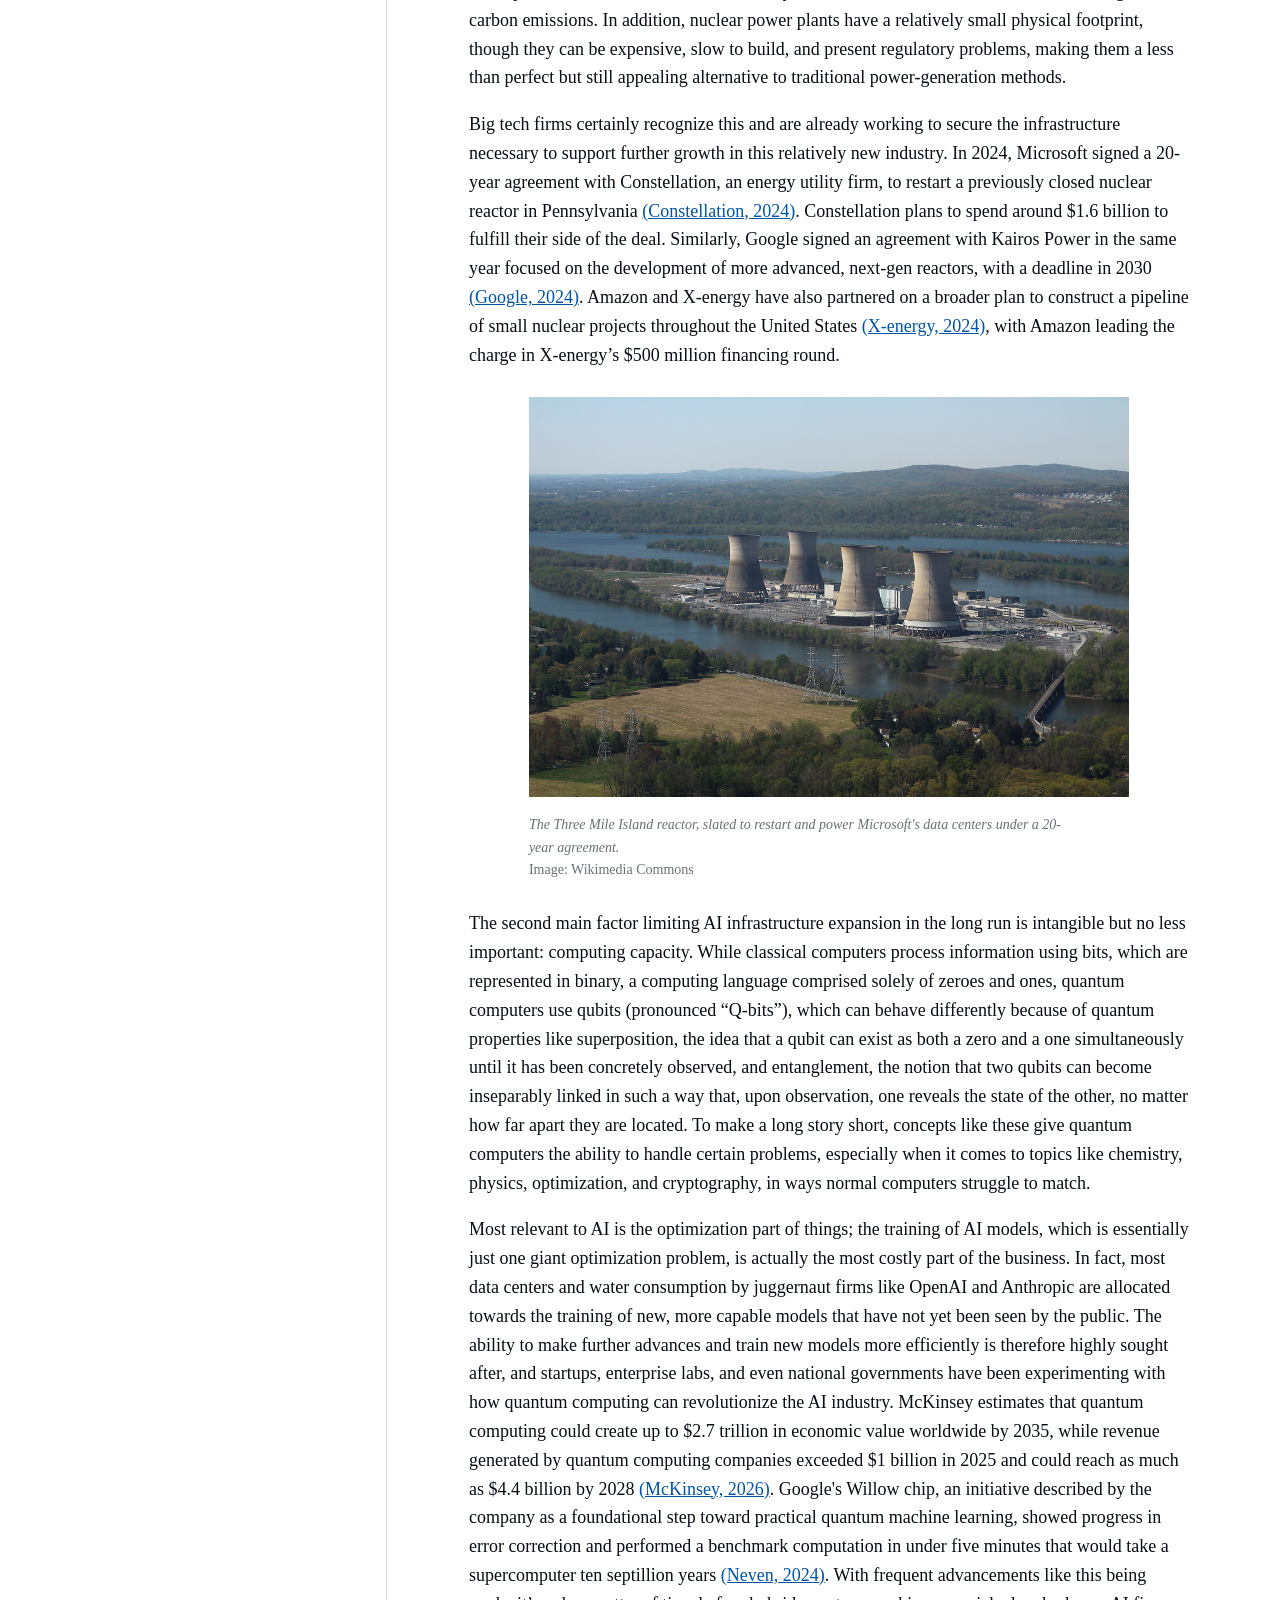
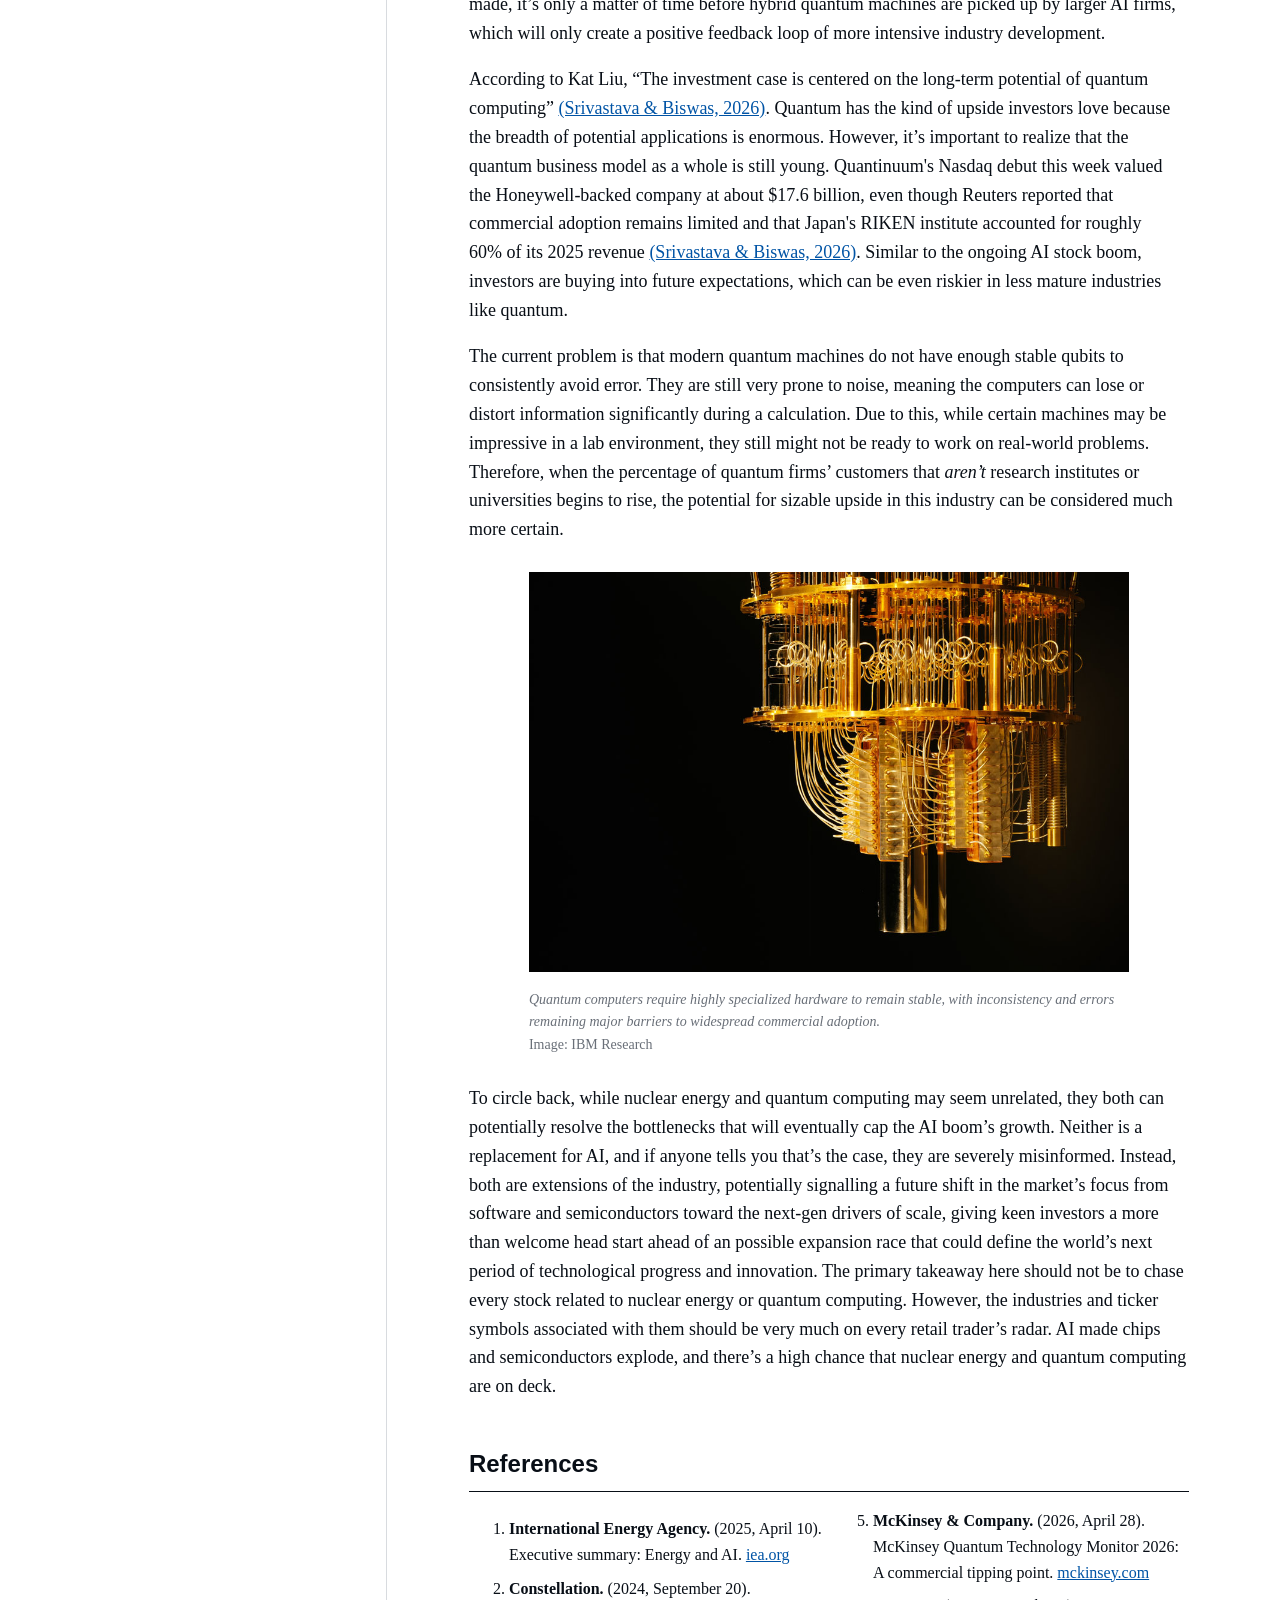
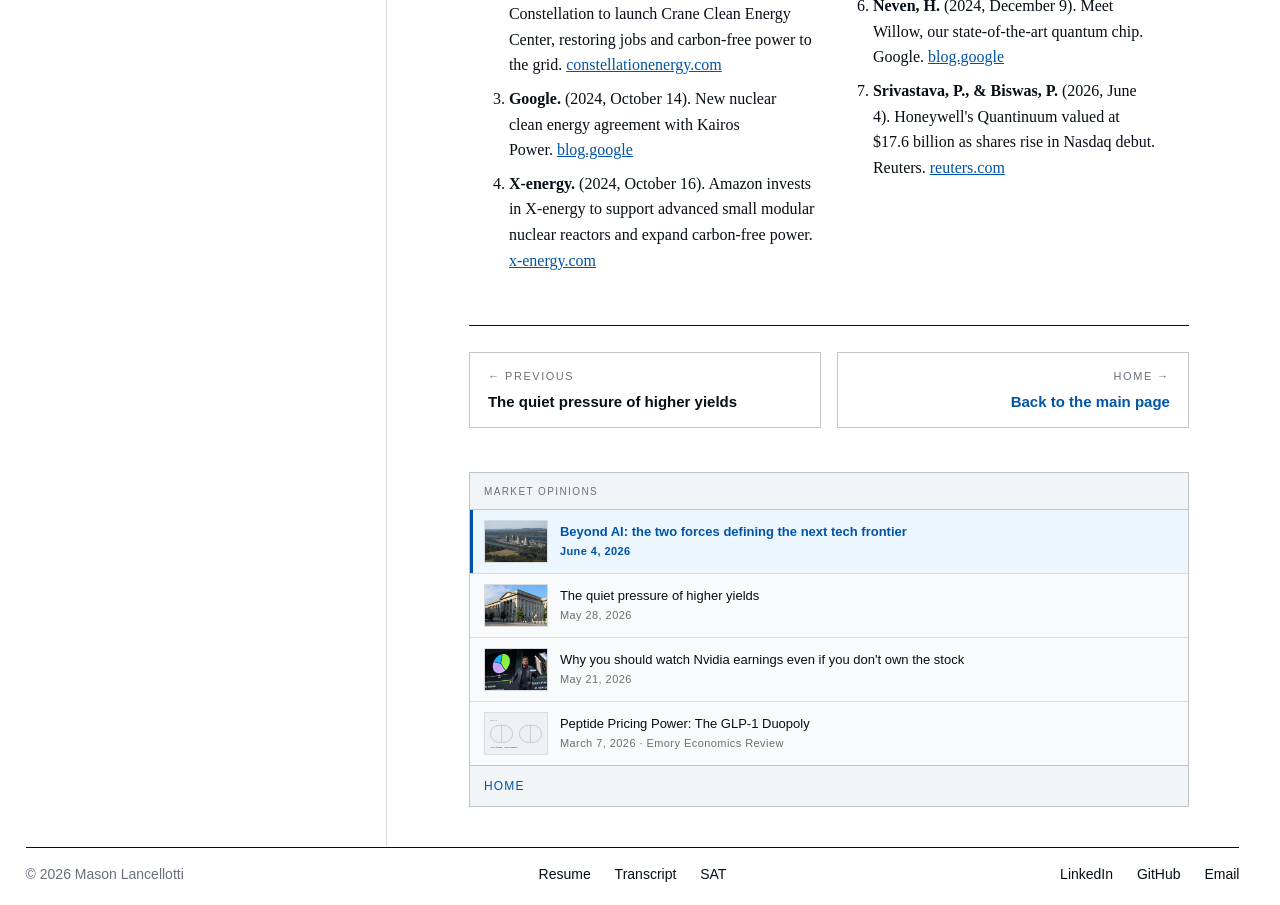
==== commit f579b665: "Add EER article and refine experience wording" ====
--- a/beyond-ai-the-two-forces-defining-the-next-tech-frontier/index.html
+++ b/beyond-ai-the-two-forces-defining-the-next-tech-frontier/index.html
@@ -146,6 +146,7 @@
       <li class="here"><a href="/beyond-ai-the-two-forces-defining-the-next-tech-frontier/"><span class="rt"><img src="/blog/images/three-mile-island.jpg" alt="" loading="lazy"></span><span class="rx"><span class="rn">Beyond AI: the two forces defining the next tech frontier</span><span class="d">June 4, 2026</span></span></a></li>
       <li><a href="/the-quiet-pressure-of-higher-yields/"><span class="rt"><img src="/blog/images/treasury-building.jpg" alt="" loading="lazy"></span><span class="rx"><span class="rn">The quiet pressure of higher yields</span><span class="d">May 28, 2026</span></span></a></li>
       <li><a href="/why-you-should-watch-nvidia-earnings-even-if-you-dont-own-the-stock/"><span class="rt"><img src="/blog/images/jensen-huang.jpg" alt="" loading="lazy"></span><span class="rx"><span class="rn">Why you should watch Nvidia earnings even if you don't own the stock</span><span class="d">May 21, 2026</span></span></a></li>
+      <li><a href="/peptide-pricing-power-the-glp-1-duopoly/"><span class="rt"><img src="/blog/images/glp-1-duopoly.svg" alt="" loading="lazy"></span><span class="rx"><span class="rn">Peptide Pricing Power: The GLP-1 Duopoly</span><span class="d">March 7, 2026 · Emory Economics Review</span></span></a></li>
     </ul>
     <a class="rail-home" href="/">Home</a>
   </div>
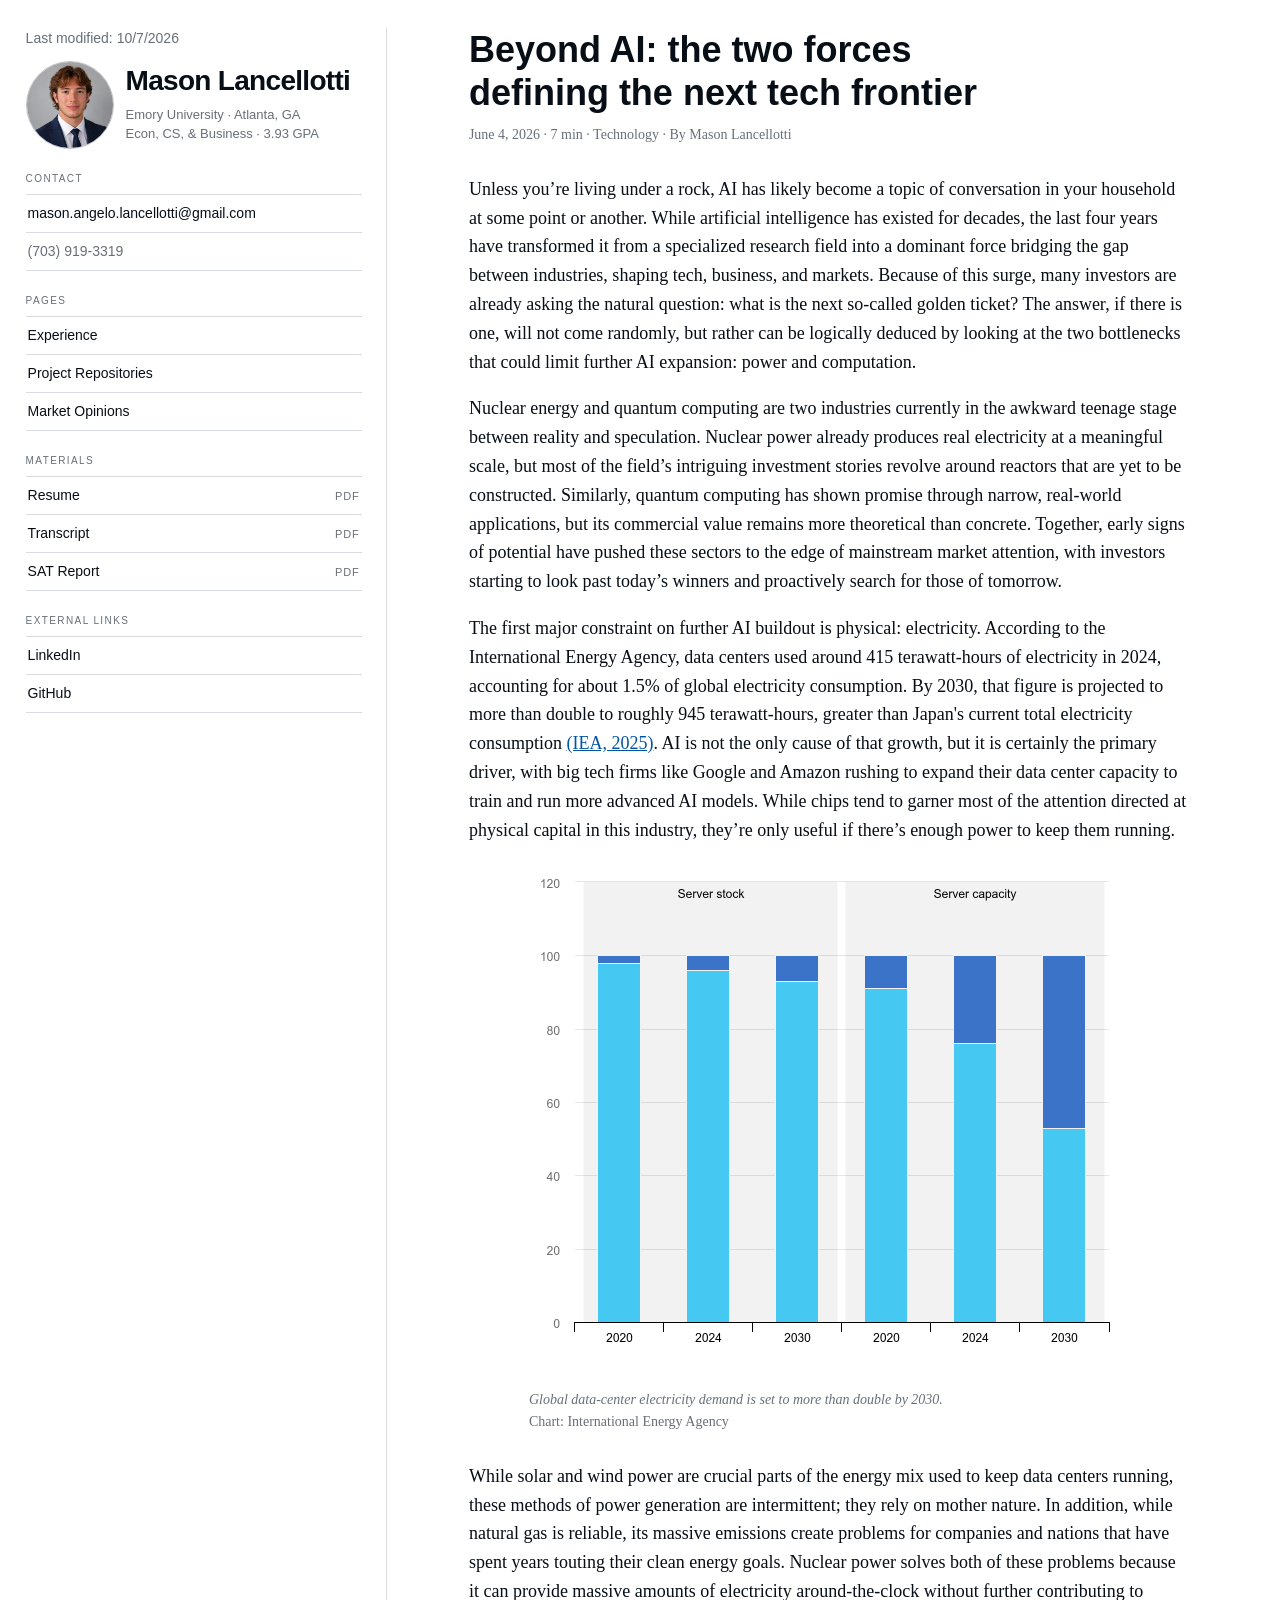
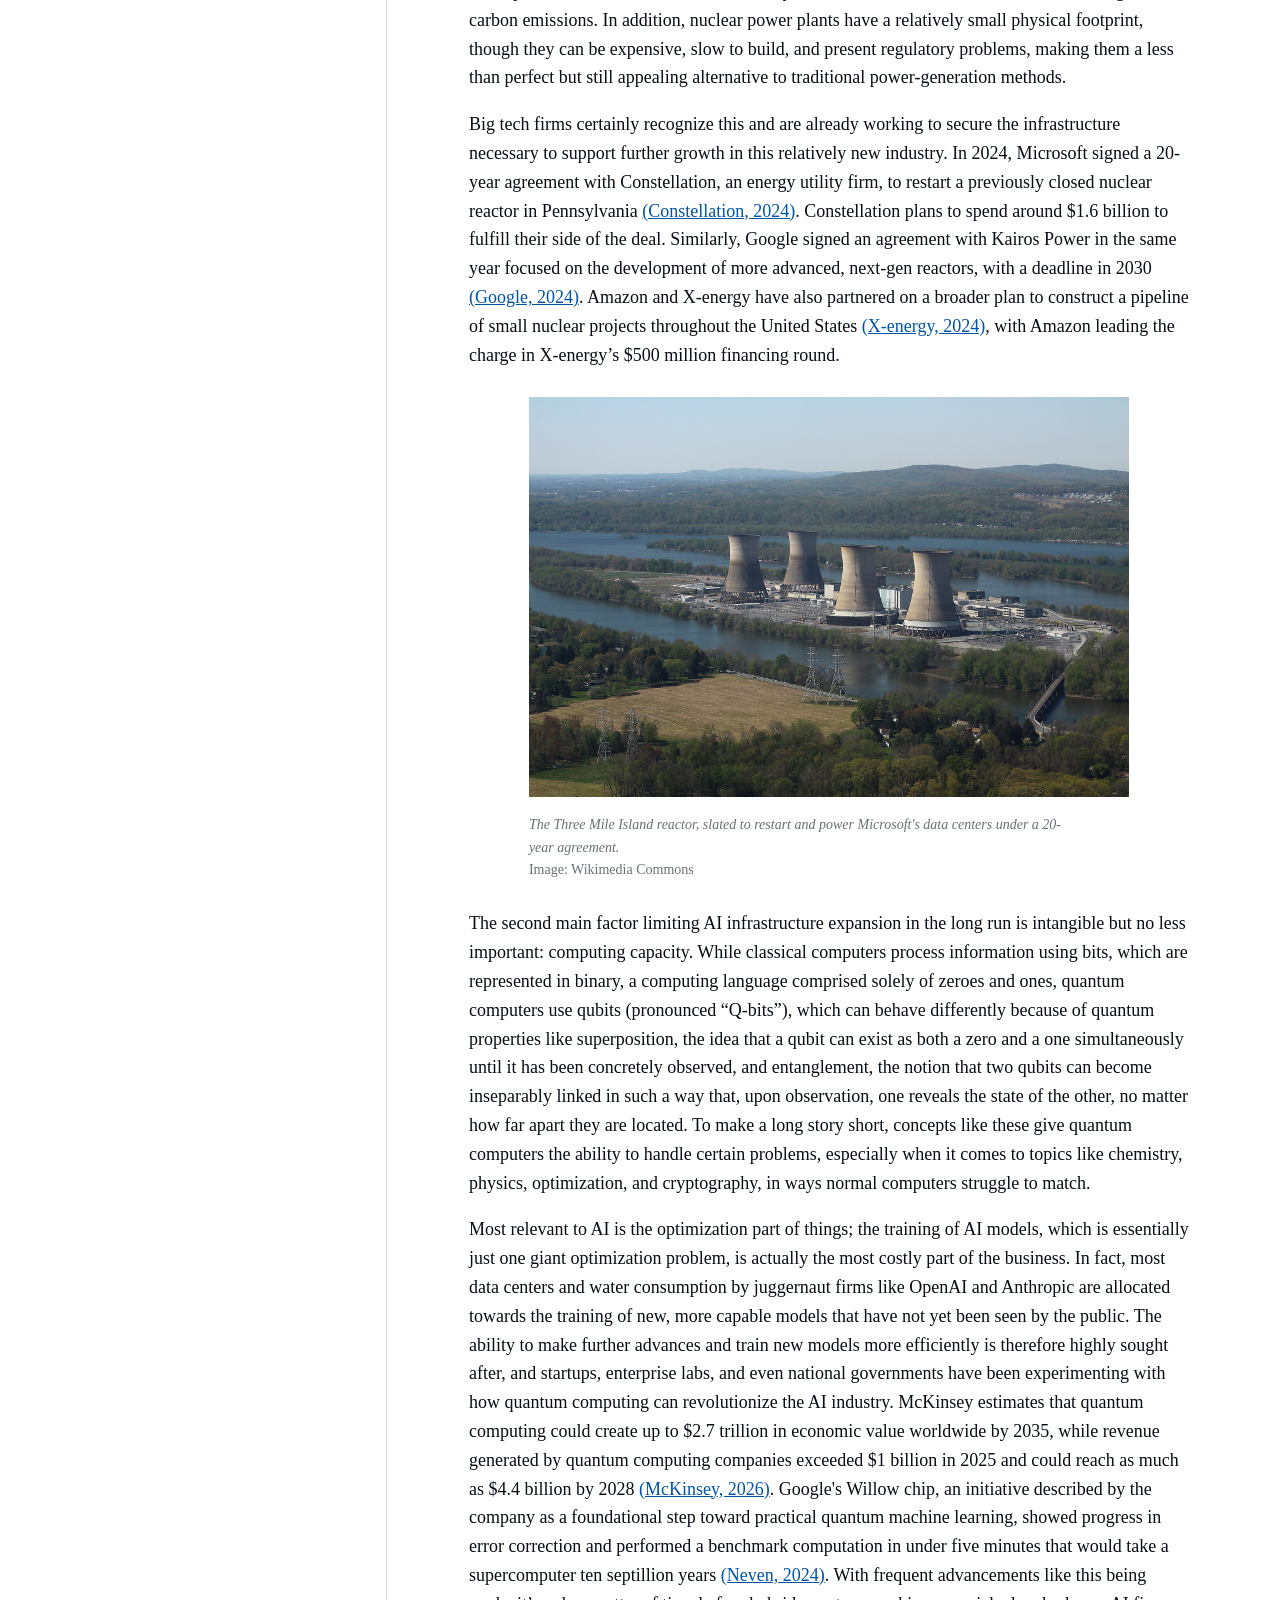
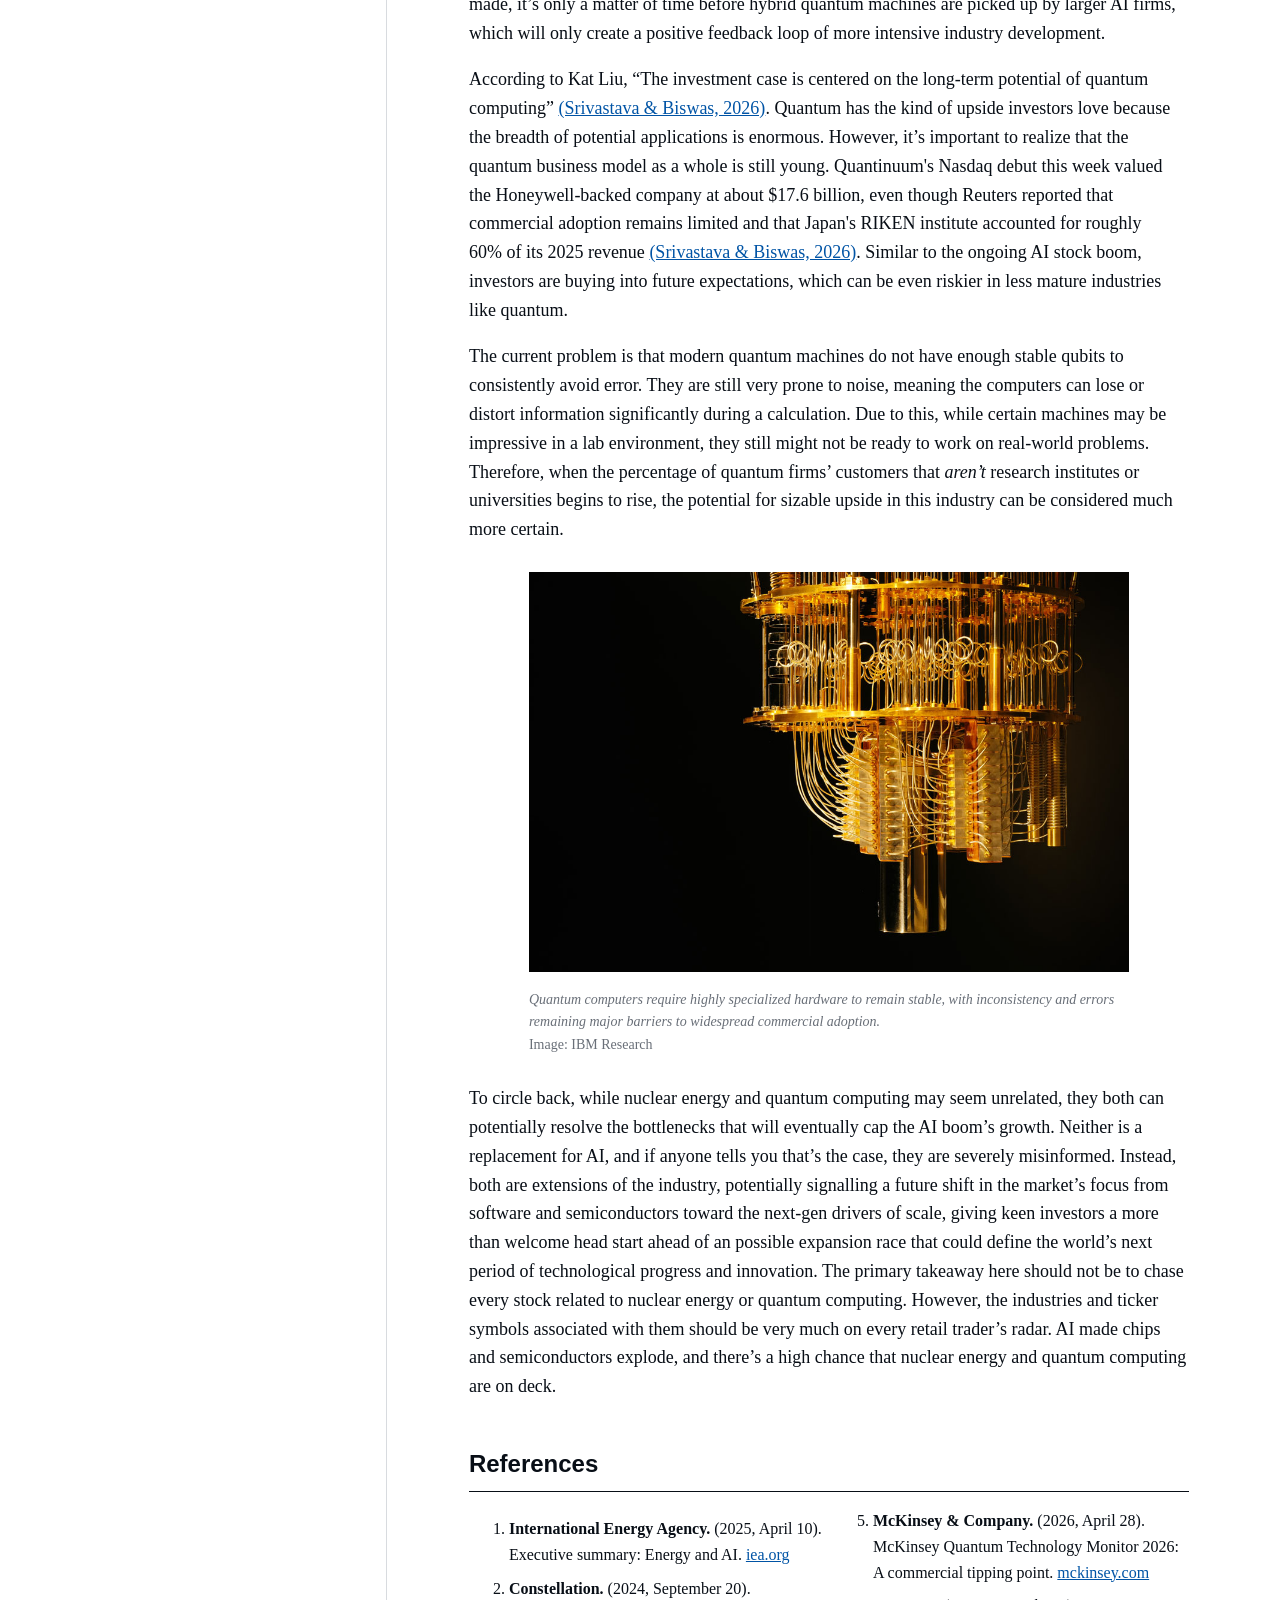
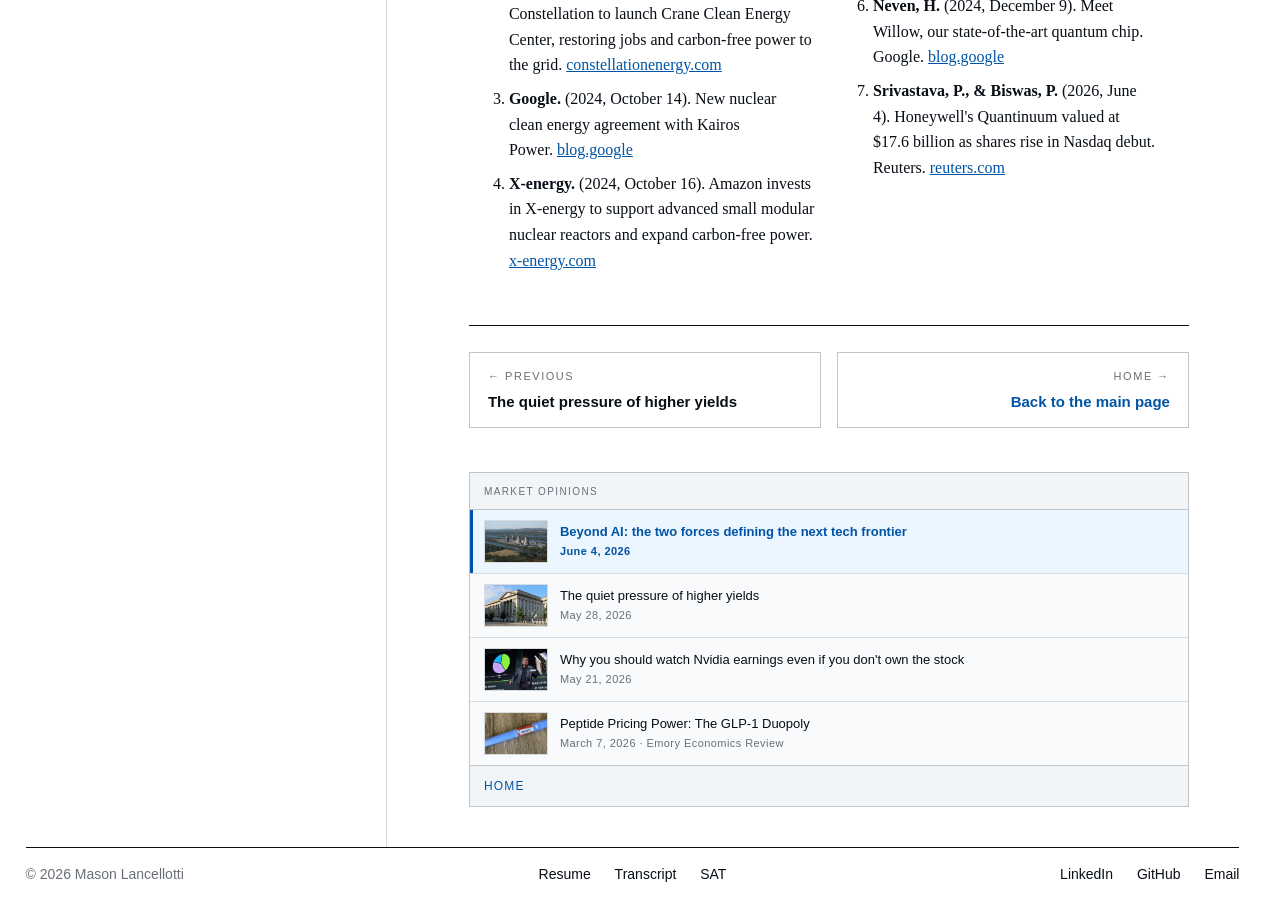
==== commit 191a3e26: "Add credited photography and pull quote to EER article" ====
--- a/beyond-ai-the-two-forces-defining-the-next-tech-frontier/index.html
+++ b/beyond-ai-the-two-forces-defining-the-next-tech-frontier/index.html
@@ -146,7 +146,7 @@
       <li class="here"><a href="/beyond-ai-the-two-forces-defining-the-next-tech-frontier/"><span class="rt"><img src="/blog/images/three-mile-island.jpg" alt="" loading="lazy"></span><span class="rx"><span class="rn">Beyond AI: the two forces defining the next tech frontier</span><span class="d">June 4, 2026</span></span></a></li>
       <li><a href="/the-quiet-pressure-of-higher-yields/"><span class="rt"><img src="/blog/images/treasury-building.jpg" alt="" loading="lazy"></span><span class="rx"><span class="rn">The quiet pressure of higher yields</span><span class="d">May 28, 2026</span></span></a></li>
       <li><a href="/why-you-should-watch-nvidia-earnings-even-if-you-dont-own-the-stock/"><span class="rt"><img src="/blog/images/jensen-huang.jpg" alt="" loading="lazy"></span><span class="rx"><span class="rn">Why you should watch Nvidia earnings even if you don't own the stock</span><span class="d">May 21, 2026</span></span></a></li>
-      <li><a href="/peptide-pricing-power-the-glp-1-duopoly/"><span class="rt"><img src="/blog/images/glp-1-duopoly.svg" alt="" loading="lazy"></span><span class="rx"><span class="rn">Peptide Pricing Power: The GLP-1 Duopoly</span><span class="d">March 7, 2026 · Emory Economics Review</span></span></a></li>
+      <li><a href="/peptide-pricing-power-the-glp-1-duopoly/"><span class="rt"><img src="/blog/images/ozempic-pen.jpg" alt="" loading="lazy"></span><span class="rx"><span class="rn">Peptide Pricing Power: The GLP-1 Duopoly</span><span class="d">March 7, 2026 · Emory Economics Review</span></span></a></li>
     </ul>
     <a class="rail-home" href="/">Home</a>
   </div>
--- a/assets/site.css
+++ b/assets/site.css
@@ -219,6 +219,17 @@
 }
 
 .article .credit { font-style: normal; display: block; }
+
+.article .article-pullquote {
+  margin: 32px 0;
+  padding: 8px 0 8px 24px;
+  border-left: 3px solid var(--accent);
+  font-size: clamp(22px, 3vw, 28px);
+  line-height: 1.4;
+  color: var(--ink);
+}
+.article .article-pullquote p { margin: 0; }
+
 
 .article .refs { font-size: 16px; }
 .article .refs li { margin: 8px 0; }
